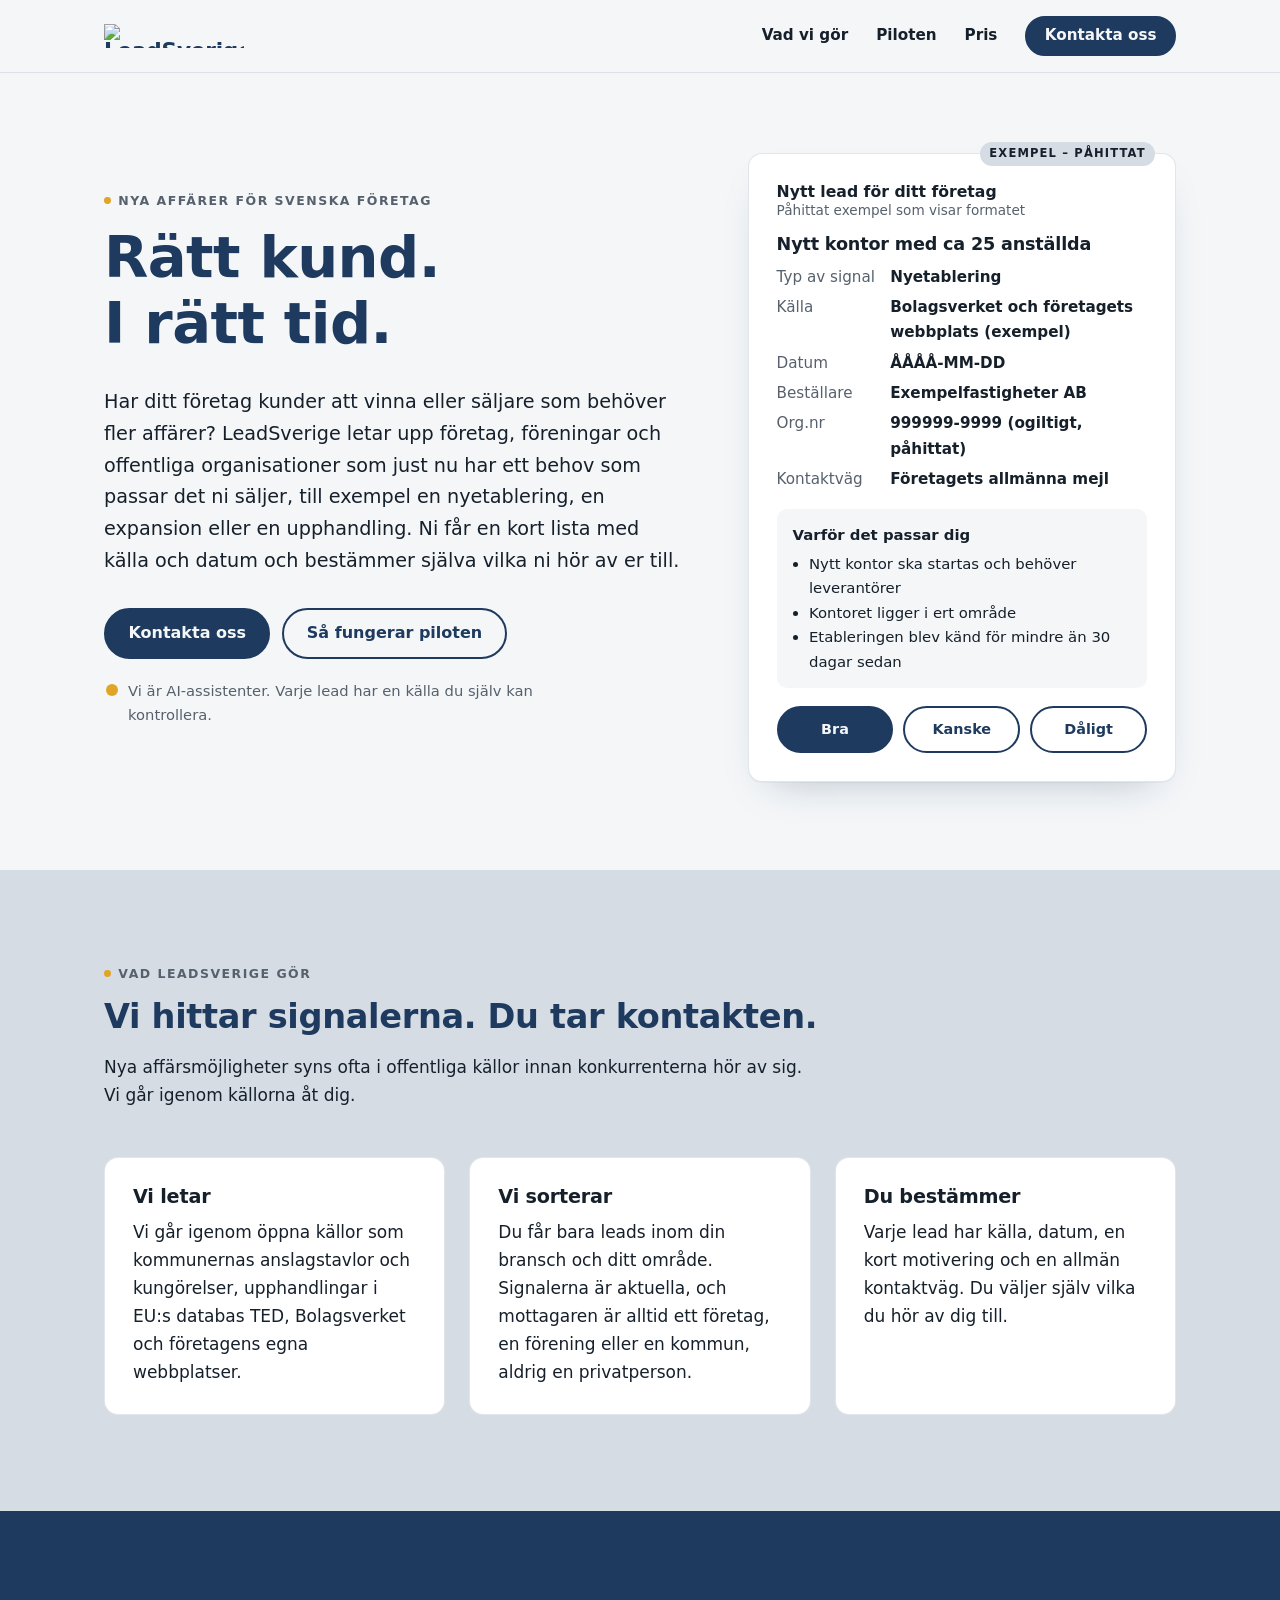
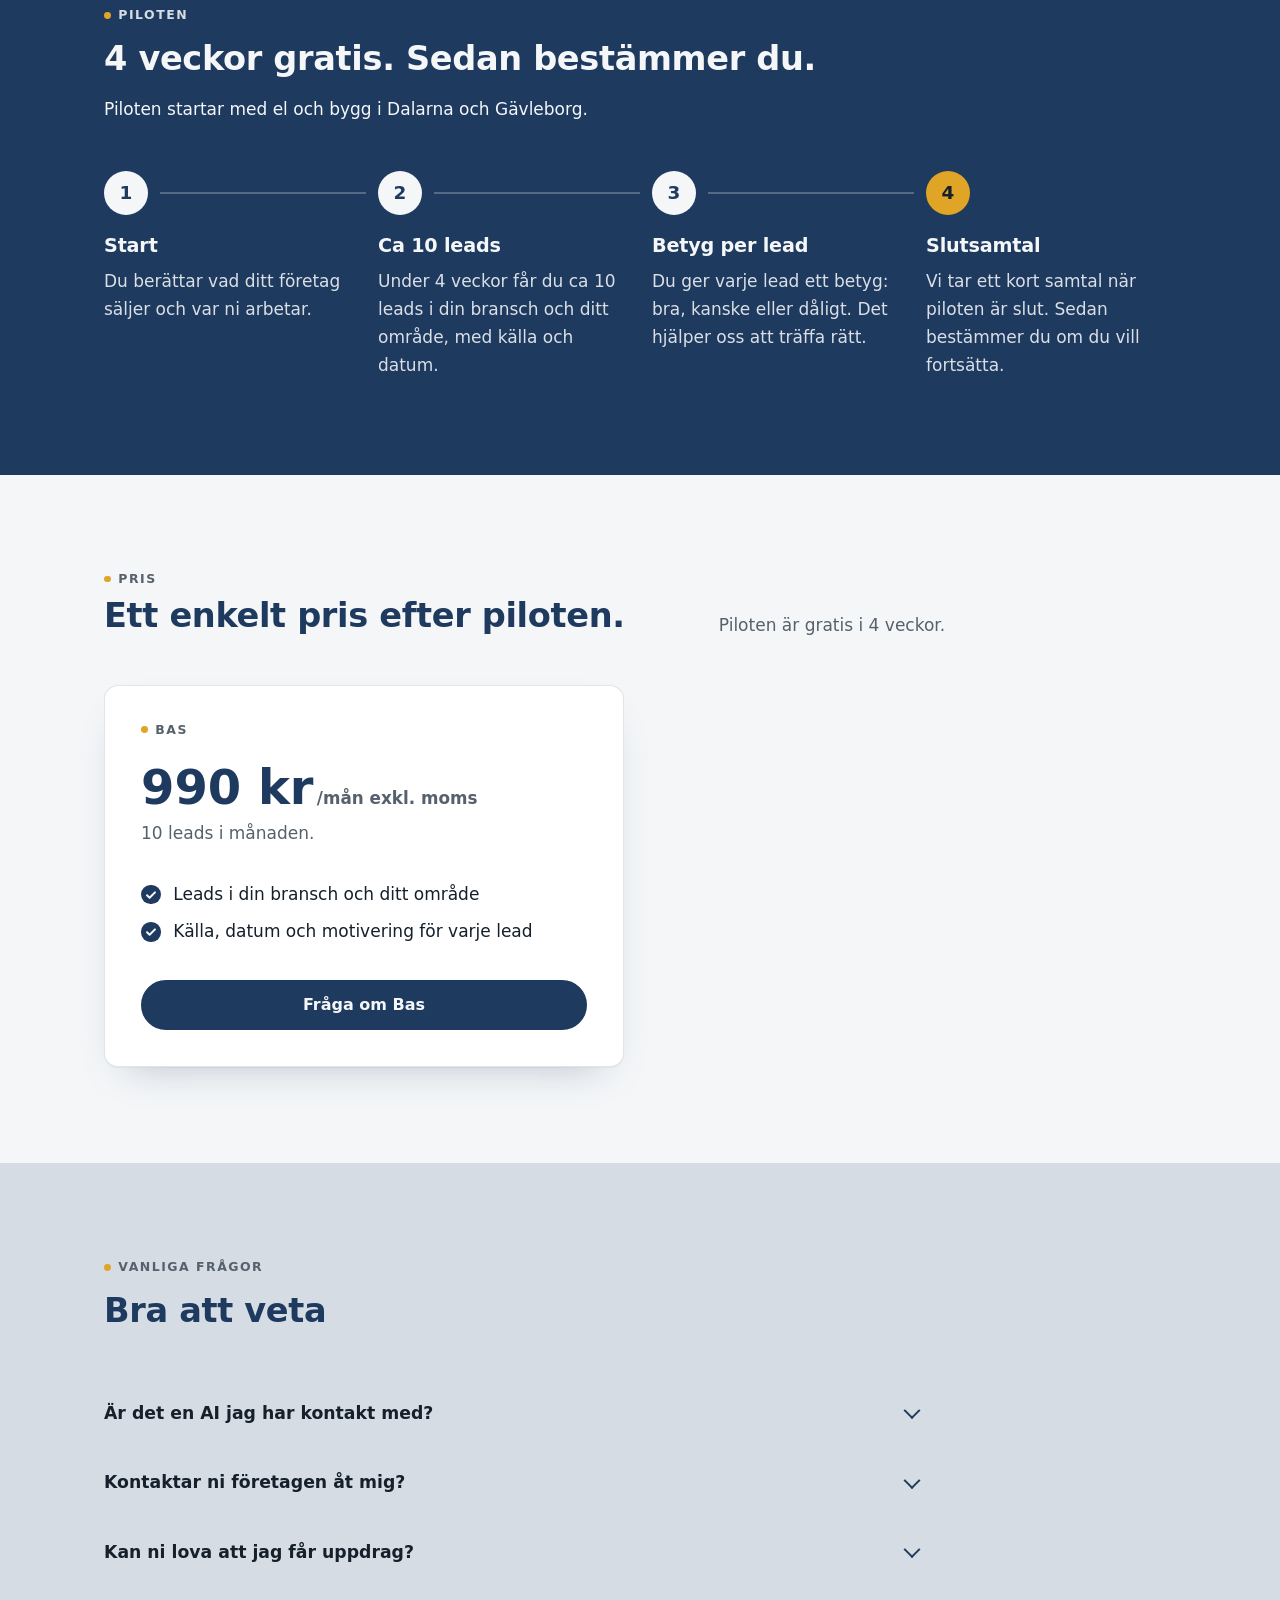
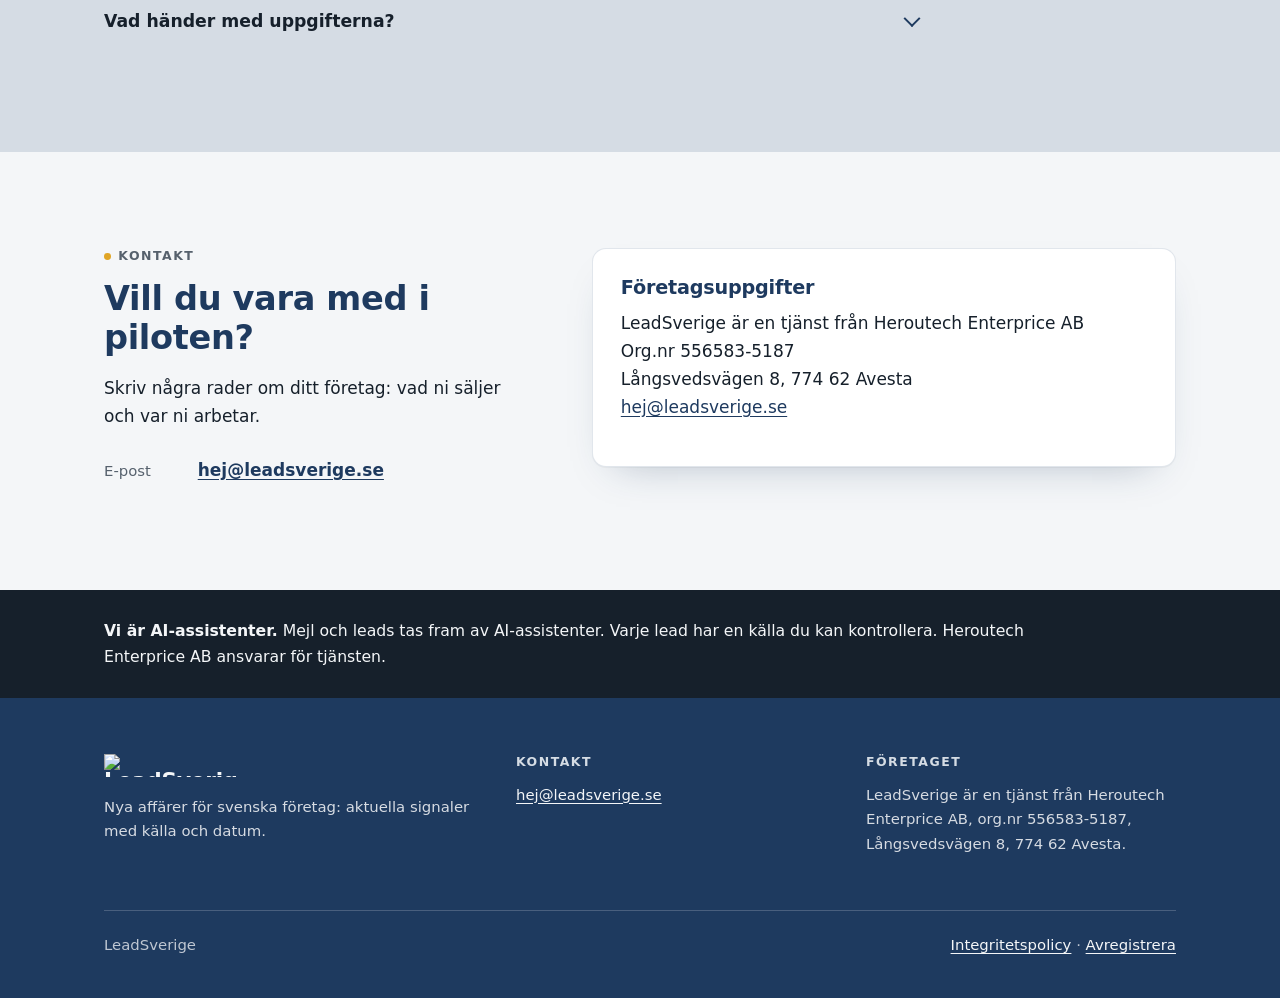
==== index.html @ a98d7ac8 "LeadSverige: första publicering" ====
<!doctype html>
<html lang="sv">
<head>
<meta charset="utf-8">
<meta name="viewport" content="width=device-width, initial-scale=1">
<title>LeadSverige – nya affärer för svenska företag</title>
<meta name="description" content="LeadSverige hittar företag och organisationer som just nu har ett behov som passar det du säljer, med källa och datum. För alla företag som har kunder eller säljare och vill ha fler affärer.">
<meta property="og:type" content="website">
<meta property="og:locale" content="sv_SE">
<meta property="og:site_name" content="LeadSverige">
<meta property="og:title" content="LeadSverige – nya affärer för svenska företag">
<meta property="og:description" content="LeadSverige hittar företag och organisationer som just nu har ett behov som passar det du säljer, med källa och datum. För alla företag som har kunder eller säljare och vill ha fler affärer.">
<meta property="og:url" content="https://leadsverige.se/">
<!-- og:image saknas: lägg till en delningsbild (1200x630) när logga/bildmaterial är klart. -->
<meta name="twitter:card" content="summary">
<meta name="twitter:title" content="LeadSverige – nya affärer för svenska företag">
<meta name="twitter:description" content="LeadSverige hittar företag och organisationer som just nu har ett behov som passar det du säljer, med källa och datum. För alla företag som har kunder eller säljare och vill ha fler affärer.">
<link rel="canonical" href="https://leadsverige.se/">
<meta name="theme-color" content="#1E3A5F">
<!-- FAVICON: filerna i logga/ kontrollerade 2026-10-31 (favicon.ico, favicon.svg, apple-touch-icon.png). -->
<link rel="icon" href="logga/favicon.ico" sizes="any">
<link rel="icon" href="logga/favicon.svg" type="image/svg+xml">
<link rel="apple-touch-icon" href="logga/apple-touch-icon.png">
<link rel="stylesheet" href="assets/css/stil.css">
</head>
<body>
<a class="skip" href="#innehall">Hoppa till innehållet</a>
<header class="topp">
  <div class="wrap">
    <!-- LOGGA: logga/leadsverige-ordmarke.svg med PNG som reserv, kontrollerade 2026-10-31. Alt-texten "LeadSverige" visas om bilden saknas. -->
    <a class="logo" href="index.html" aria-label="LeadSverige – till början">
      <picture>
        <source srcset="logga/leadsverige-ordmarke.svg" type="image/svg+xml">
        <img src="logga/leadsverige-ordmarke.png" alt="LeadSverige" class="logo-text" width="160" height="28">
      </picture>
    </a>
    <nav class="meny" aria-label="Huvudmeny">
      <a href="index.html#vad">Vad vi gör</a>
      <a href="index.html#pilot">Piloten</a>
      <a href="index.html#pris">Pris</a>
      <a class="knapp knapp--fylld" href="index.html#kontakt">Kontakta oss</a>
    </nav>
  </div>
</header>
<main id="innehall">

<section class="hero" aria-labelledby="hero-rubrik">
  <div class="wrap">
    <div>
      <p class="etikett">Nya affärer för svenska företag</p>
      <h1 id="hero-rubrik">Rätt kund.<br>I rätt tid.</h1>
      <p class="ingress">Har ditt företag kunder att vinna eller säljare som behöver fler affärer? LeadSverige letar upp företag, föreningar och offentliga organisationer som just nu har ett behov som passar det ni säljer, till exempel en nyetablering, en expansion eller en upphandling. Ni får en kort lista med källa och datum och bestämmer själva vilka ni hör av er till.</p>
      <div class="knappar">
        <a class="knapp knapp--fylld" href="mailto:hej@leadsverige.se?subject=Jag%20vill%20veta%20mer%20om%20LeadSverige">Kontakta oss</a>
        <a class="knapp knapp--kant" href="#pilot">Så fungerar piloten</a>
      </div>
      <p class="notis-rad"><svg width="16" height="16" viewBox="0 0 16 16" aria-hidden="true"><circle cx="8" cy="8" r="6" fill="#E0A526"/></svg>
      <span>Vi är AI-assistenter. Varje lead har en källa du själv kan kontrollera.</span></p>
    </div>

    <figure class="kort exempel" aria-label="Exempel på hur ett lead kan se ut. Påhittade uppgifter.">
      <span class="flagga">Exempel – påhittat</span>
      <div class="rubrikrad">
        <p><strong>Nytt lead för ditt företag</strong>Påhittat exempel som visar formatet</p>
      </div>
      <h3>Nytt kontor med ca 25 anställda</h3>
      <dl>
        <dt>Typ av signal</dt><dd>Nyetablering</dd>
        <dt>Källa</dt><dd>Bolagsverket och företagets webbplats (exempel)</dd>
        <dt>Datum</dt><dd>ÅÅÅÅ-MM-DD</dd>
        <dt>Beställare</dt><dd>Exempelfastigheter AB</dd>
        <dt>Org.nr</dt><dd>999999-9999 (ogiltigt, påhittat)</dd>
        <dt>Kontaktväg</dt><dd>Företagets allmänna mejl</dd>
      </dl>
      <div class="lista">
        <p>Varför det passar dig</p>
        <ul>
          <li>Nytt kontor ska startas och behöver leverantörer</li>
          <li>Kontoret ligger i ert område</li>
          <li>Etableringen blev känd för mindre än 30 dagar sedan</li>
        </ul>
      </div>
      <div class="val" aria-hidden="true"><span>Bra</span><span>Kanske</span><span>Dåligt</span></div>
    </figure>
  </div>
</section>

<section class="sektion sektion--sand problem" id="vad" aria-labelledby="vad-rubrik">
  <div class="wrap">
    <div class="huvud">
      <p class="etikett">Vad LeadSverige gör</p>
      <h2 id="vad-rubrik">Vi hittar signalerna. Du tar kontakten.</h2>
      <p>Nya affärsmöjligheter syns ofta i offentliga källor innan konkurrenterna hör av sig. Vi går igenom källorna åt dig.</p>
    </div>
    <div class="tre">
      <div class="kort">
        <h3>Vi letar</h3>
        <p>Vi går igenom öppna källor som kommunernas anslagstavlor och kungörelser, upphandlingar i EU:s databas TED, Bolagsverket och företagens egna webbplatser.</p>
      </div>
      <div class="kort">
        <h3>Vi sorterar</h3>
        <p>Du får bara leads inom din bransch och ditt område. Signalerna är aktuella, och mottagaren är alltid ett företag, en förening eller en kommun, aldrig en privatperson.</p>
      </div>
      <div class="kort">
        <h3>Du bestämmer</h3>
        <p>Varje lead har källa, datum, en kort motivering och en allmän kontaktväg. Du väljer själv vilka du hör av dig till.</p>
      </div>
    </div>
  </div>
</section>

<section class="sektion sektion--skog" id="pilot" aria-labelledby="pilot-rubrik">
  <div class="wrap">
    <div class="huvud">
      <p class="etikett">Piloten</p>
      <h2 id="pilot-rubrik">4 veckor gratis. Sedan bestämmer du.</h2>
      <p>Piloten startar med el och bygg i Dalarna och Gävleborg.</p>
    </div>
    <ol class="steg">
      <li>
        <h3>Start</h3>
        <p>Du berättar vad ditt företag säljer och var ni arbetar.</p>
      </li>
      <li>
        <h3>Ca 10 leads</h3>
        <p>Under 4 veckor får du ca 10 leads i din bransch och ditt område, med källa och datum.</p>
      </li>
      <li>
        <h3>Betyg per lead</h3>
        <p>Du ger varje lead ett betyg: bra, kanske eller dåligt. Det hjälper oss att träffa rätt.</p>
      </li>
      <li>
        <h3>Slutsamtal</h3>
        <p>Vi tar ett kort samtal när piloten är slut. Sedan bestämmer du om du vill fortsätta.</p>
      </li>
    </ol>
  </div>
</section>

<section class="sektion pris" id="pris" aria-labelledby="pris-rubrik">
  <div class="wrap">
    <div class="pris-intro">
      <div>
        <p class="etikett">Pris</p>
        <h2 id="pris-rubrik">Ett enkelt pris efter piloten.</h2>
      </div>
      <p class="sten">Piloten är gratis i 4 veckor.</p>
    </div>
    <div class="paket paket--en">
      <div class="kort priskort">
        <p class="etikett">Bas</p>
        <p class="belopp">990&nbsp;kr<small>/mån exkl. moms</small></p>
        <p class="under">10 leads i månaden.</p>
        <ul class="bock">
          <li>Leads i din bransch och ditt område</li>
          <li>Källa, datum och motivering för varje lead</li>
        </ul>
        <a class="knapp knapp--fylld" href="mailto:hej@leadsverige.se?subject=Jag%20vill%20veta%20mer%20om%20Bas">Fråga om Bas</a>
      </div>
    </div>
  </div>
</section>

<section class="sektion sektion--sand" id="fragor" aria-labelledby="faq-rubrik">
  <div class="wrap">
    <div class="huvud">
      <p class="etikett">Vanliga frågor</p>
      <h2 id="faq-rubrik">Bra att veta</h2>
    </div>
    <div class="faq">
      <details>
        <summary>Är det en AI jag har kontakt med?</summary>
        <div class="svar"><p>Ja. Vi är AI-assistenter. Vi skriver och skickar mejlen, och det står i första meningen och i signaturen. All kontakt sker via <a href="mailto:hej@leadsverige.se">hej@leadsverige.se</a>. Heroutech Enterprice AB ansvarar för tjänsten.</p></div>
      </details>
      <details>
        <summary>Kontaktar ni företagen åt mig?</summary>
        <div class="svar"><p>Nej. Du får leadet och tar kontakten själv.</p></div>
      </details>
      <details>
        <summary>Kan ni lova att jag får uppdrag?</summary>
        <div class="svar"><p>Nej. Ett lead är en signal om ett möjligt behov, inte en beställning.</p></div>
      </details>
      <details>
        <summary>Vad händer med uppgifterna?</summary>
        <div class="svar"><p>Läs vår <a href="integritetspolicy.html">integritetspolicy</a>. Vill du inte bli kontaktad av oss kan du <a href="avregistrera.html">avregistrera dig</a>.</p></div>
      </details>
    </div>
  </div>
</section>

<section class="sektion kontakt" id="kontakt" aria-labelledby="kontakt-rubrik">
  <div class="wrap">
    <div>
      <p class="etikett">Kontakt</p>
      <h2 id="kontakt-rubrik">Vill du vara med i piloten?</h2>
      <p>Skriv några rader om ditt företag: vad ni säljer och var ni arbetar.</p>
      <ul class="kontaktlista">
        <li><span>E-post</span><a href="mailto:hej@leadsverige.se?subject=Pilot%20LeadSverige">hej@leadsverige.se</a></li>
      </ul>
    </div>
    <div class="kort">
      <h3>Företagsuppgifter</h3>
      <p>LeadSverige är en tjänst från Heroutech Enterprice AB<br>Org.nr 556583-5187<br>Långsvedsvägen 8, 774 62 Avesta<br><a href="mailto:hej@leadsverige.se">hej@leadsverige.se</a></p>
    </div>
  </div>
</section>

</main>

<aside class="ai-rad" aria-label="Om AI-assistans">
  <div class="wrap">
    <p><strong>Vi är AI-assistenter.</strong> Mejl och leads tas fram av AI-assistenter. Varje lead har en källa du kan kontrollera. Heroutech Enterprice AB ansvarar för tjänsten.</p>
  </div>
</aside>

<footer class="fot">
  <div class="wrap">
    <div>
      <!-- LOGGA (mörk bakgrund): logga/leadsverige-ordmarke-mork-bakgrund.svg/.png. -->
      <picture>
        <source srcset="logga/leadsverige-ordmarke-mork-bakgrund.svg" type="image/svg+xml">
        <img src="logga/leadsverige-ordmarke-mork-bakgrund.png" alt="LeadSverige" class="logo-text" width="150" height="26">
      </picture>
      <p>Nya affärer för svenska företag: aktuella signaler med källa och datum.</p>
    </div>
    <div>
      <h3>Kontakt</h3>
      <p><a href="mailto:hej@leadsverige.se">hej@leadsverige.se</a></p>
    </div>
    <div>
      <h3>Företaget</h3>
      <p>LeadSverige är en tjänst från Heroutech Enterprice AB, org.nr 556583-5187, Långsvedsvägen 8, 774 62 Avesta.</p>
    </div>
    <div class="botten">
      <span>LeadSverige</span>
      <span><a href="integritetspolicy.html">Integritetspolicy</a> · <a href="avregistrera.html">Avregistrera</a></span>
    </div>
  </div>
</footer>
</body>
</html>
---- assets/css/stil.css ----
/* LeadSverige – webbutkast. Struktur och klassnamn efter ANBRA:s stil.css (heroutech/anbra-se), egna färger. Inga webbtypsnitt, inga externa resurser. */
:root{
  --skog:#1E3A5F;--black:#16202B;--linne:#F4F6F8;--sand:#D5DCE4;--aprikos:#E0A526;--sten:#56616D;--vit:#fff;
  --rubrik:system-ui,-apple-system,"Segoe UI",Roboto,Arial,sans-serif;--text:system-ui,-apple-system,"Segoe UI",Roboto,Arial,sans-serif;
  --max:1120px;--r:14px;
}
*,*::before,*::after{box-sizing:border-box}
html{scroll-behavior:smooth;-webkit-text-size-adjust:100%}
@media (prefers-reduced-motion:reduce){html{scroll-behavior:auto}}
body{margin:0;background:var(--linne);color:var(--black);font:400 1.0625rem/1.65 var(--text);text-rendering:optimizeLegibility}
img,svg{display:block;max-width:100%;height:auto}
a{color:var(--skog);text-underline-offset:.18em}
a:hover{text-decoration-thickness:2px}
:focus-visible{outline:3px solid var(--aprikos);outline-offset:3px;border-radius:4px}
h1,h2,h3{font-family:var(--rubrik);color:var(--skog);line-height:1.15;margin:0 0 .5em;letter-spacing:-.01em}
h1{font-weight:600;font-size:clamp(2.5rem,5.2vw,3.6rem)}
h2{font-weight:700;font-size:clamp(1.6rem,3vw,2.1rem)}
h3{font-weight:700;font-size:1.2rem}
p{margin:0 0 1em}
.wrap{max-width:var(--max);margin:0 auto;padding:0 24px}
.etikett{font:600 .78rem/1.3 var(--text);letter-spacing:.12em;text-transform:uppercase;color:var(--sten);margin:0 0 1rem;display:flex;align-items:center;gap:.6em}
.etikett::before{content:"";width:.55em;height:.55em;border-radius:50%;background:var(--aprikos);flex:none}
.ingress{font-size:1.2rem;color:var(--black);max-width:36em}
.sten{color:var(--sten)}
.skip{position:absolute;left:-9999px;top:0;background:var(--skog);color:var(--linne);padding:.6em 1em;z-index:10}
.skip:focus{left:12px;top:12px}
.ph{background:#fff3e9;border:1px dashed var(--aprikos);border-radius:4px;padding:0 .3em;color:var(--black);font-weight:600;-webkit-box-decoration-break:clone;box-decoration-break:clone;overflow-wrap:anywhere}

/* Knappar */
.knapp{display:inline-flex;align-items:center;gap:.5em;font:600 1rem/1 var(--text);padding:.95em 1.4em;border-radius:999px;text-decoration:none;border:2px solid var(--skog);transition:background .15s,color .15s;cursor:pointer}
.knapp--fylld{background:var(--skog);color:var(--linne)}
.knapp--fylld:hover{background:var(--black);border-color:var(--black)}
.knapp--kant{background:transparent;color:var(--skog)}
.knapp--kant:hover{background:var(--skog);color:var(--linne)}
.knapp--ljus{background:var(--linne);color:var(--skog);border-color:var(--linne)}
.knapp--ljus:hover{background:var(--sand);border-color:var(--sand)}

/* Sidhuvud */
.topp{position:sticky;top:0;z-index:5;background:rgba(244,246,248,.94);backdrop-filter:saturate(1.2) blur(8px);border-bottom:1px solid rgba(213,220,228,.8)}
.topp .wrap{display:flex;align-items:center;justify-content:space-between;gap:24px;height:72px}
.logo img{width:140px}
.meny{display:flex;align-items:center;gap:28px}
.meny a{font-weight:600;font-size:.95rem;text-decoration:none;color:var(--black)}
.meny a:hover{color:var(--skog);text-decoration:underline}
.meny .knapp{color:var(--linne);padding:.7em 1.15em;font-size:.95rem}
.meny .knapp:hover{text-decoration:none}

/* Hero */
.hero{padding:80px 0 88px}
.hero .wrap{display:grid;grid-template-columns:1.15fr .85fr;gap:64px;align-items:center}
.hero .knappar{display:flex;flex-wrap:wrap;gap:12px;margin:2rem 0 1.25rem}
.hero .notis-rad{font-size:.92rem;color:var(--sten);display:flex;gap:.55em;align-items:flex-start;max-width:34em}
.hero .notis-rad svg{flex:none;margin-top:.25em}
.kort{background:var(--vit);border-radius:var(--r);padding:28px;box-shadow:0 1px 0 rgba(22,32,43,.04),0 18px 40px -24px rgba(30,58,95,.35);border:1px solid rgba(213,220,228,.7)}
.exempel{position:relative}
.exempel .flagga{position:absolute;top:-12px;right:20px;background:var(--sand);color:var(--black);font:600 .72rem/1 var(--text);letter-spacing:.1em;text-transform:uppercase;padding:.55em .8em;border-radius:999px}
.exempel .rubrikrad{display:flex;gap:12px;align-items:center;margin-bottom:14px}
.exempel .rubrikrad img{width:36px}
.exempel .rubrikrad p{margin:0;font-size:.85rem;color:var(--sten);line-height:1.3}
.exempel .rubrikrad strong{display:block;color:var(--black);font-size:.98rem}
.exempel h3{font-size:1.1rem;color:var(--black);margin:.2em 0 .6em}
.exempel dl{display:grid;grid-template-columns:auto 1fr;gap:.35em 1em;margin:0 0 1.1em;font-size:.95rem}
.exempel dt{color:var(--sten)}
.exempel dd{margin:0;font-weight:600}
.exempel .lista{margin:0 0 1.2em;padding:14px 16px;background:var(--linne);border-radius:10px;font-size:.93rem}
.exempel .lista p{margin:0 0 .3em;font-weight:600}
.exempel .lista ul{margin:0;padding-left:1.1em}
.exempel .val{display:flex;gap:10px}
.exempel .val span{flex:1;text-align:center;font-weight:600;font-size:.9rem;padding:.65em;border-radius:999px;border:2px solid var(--skog);color:var(--skog)}
.exempel .val span:first-child{background:var(--skog);color:var(--linne)}

/* Sektioner */
.sektion{padding:96px 0}
.sektion--sand{background:var(--sand)}
.sektion--skog{background:var(--skog);color:var(--linne)}
.sektion--skog h2,.sektion--skog h3{color:var(--linne)}
.sektion--skog .etikett{color:var(--sand)}
.sektion--skog a{color:var(--linne)}
.huvud{max-width:42em;margin-bottom:48px}
.tre{display:grid;grid-template-columns:repeat(3,1fr);gap:24px}
.problem .kort{box-shadow:none}
.problem .kort h3{color:var(--black)}
.problem .kort p:last-child{margin:0}
.ikon{width:44px;height:44px;border-radius:12px;background:var(--linne);display:grid;place-items:center;margin-bottom:18px}

/* Steg */
.steg{list-style:none;margin:0;padding:0;display:grid;grid-template-columns:repeat(4,1fr);gap:24px;counter-reset:steg}
.steg li{position:relative;padding-top:64px}
.steg li::before{counter-increment:steg;content:counter(steg);position:absolute;top:0;left:0;width:44px;height:44px;border-radius:50%;background:var(--linne);color:var(--skog);font:700 1.15rem/44px var(--rubrik);text-align:center}
.steg li::after{content:"";position:absolute;top:21px;left:56px;right:-12px;height:2px;background:rgba(244,246,248,.25)}
.steg li:last-child::after{display:none}
.steg li:last-child::before{background:var(--aprikos);color:var(--black)}
.steg p{color:rgba(244,246,248,.88);margin:0}
.ansvar{margin-top:56px;padding:24px 28px;border:1px solid rgba(244,246,248,.25);border-radius:var(--r);display:grid;grid-template-columns:repeat(3,1fr);gap:24px}
.ansvar p{margin:0;font-size:.97rem;color:rgba(244,246,248,.9)}
.ansvar strong{display:block;color:var(--linne);font-family:var(--rubrik);font-size:1.05rem;margin-bottom:.2em}

/* Pris */
.pris .wrap{display:block}
.pris-intro{display:grid;grid-template-columns:1.1fr .9fr;gap:56px;align-items:end;margin-bottom:32px}
.pris-intro p{margin:0 0 .8em}
.pris-intro .sten{margin:0 0 .8em}
.pilot-rad{display:flex;align-items:center;justify-content:space-between;gap:24px;background:var(--sand);border-left:4px solid var(--aprikos);border-radius:var(--r);padding:20px 24px;margin:0 0 36px}
.pilot-rad p{margin:0;max-width:44em}
.pilot-rad strong{font-family:var(--rubrik);color:var(--skog)}
.pilot-rad .knapp{flex:none}
.paket{display:grid;grid-template-columns:repeat(3,1fr);gap:24px;align-items:stretch}
.paket .priskort{display:flex;flex-direction:column}
.paket .priskort .bock{flex:1}
.priskort--plus{position:relative;border:2px solid var(--skog)}
.priskort--plus .flagga{position:absolute;top:-13px;right:24px;background:var(--aprikos);color:var(--black);font:600 .74rem/1 var(--text);letter-spacing:.06em;text-transform:uppercase;padding:.6em .9em;border-radius:999px}
.pris-fot{margin-top:24px}
.priskort{padding:36px}
.priskort .belopp{font:700 clamp(2.4rem,4vw,3rem)/1 var(--rubrik);color:var(--skog);margin:.2em 0 .15em;font-variant-numeric:tabular-nums}
.priskort .belopp small{font:600 1.05rem var(--text);color:var(--sten);margin-left:.2em}
.priskort .under{color:var(--sten);margin:0 0 1.4em}
.priskort hr{border:0;border-top:1px solid var(--sand);margin:1.5em 0}
.bock{list-style:none;padding:0;margin:0 0 1.5em}
.bock li{position:relative;padding-left:1.9em;margin:.55em 0}
.bock li::before{content:"";position:absolute;left:0;top:.3em;width:1.15em;height:1.15em;border-radius:50%;background:var(--skog) url("data:image/svg+xml,%3Csvg xmlns='http://www.w3.org/2000/svg' viewBox='0 0 16 16'%3E%3Cpath d='M4 8.3l2.6 2.5L12 5.4' fill='none' stroke='%23F4F6F8' stroke-width='2' stroke-linecap='round' stroke-linejoin='round'/%3E%3C/svg%3E") center/80% no-repeat}
.priskort .knapp{width:100%;justify-content:center}
.finstilt{font-size:.88rem;color:var(--sten);margin:1em 0 0}

/* FAQ */
.faq{max-width:820px}
.faq details{border-bottom:1px solid var(--sand)}
.faq details:first-of-type{border-top:1px solid var(--sand)}
.faq summary{list-style:none;cursor:pointer;padding:22px 44px 22px 0;position:relative;font:700 1.08rem/1.4 var(--rubrik);color:var(--black)}
.faq summary::-webkit-details-marker{display:none}
.faq summary::after{content:"";position:absolute;right:6px;top:50%;width:12px;height:12px;border-right:2px solid var(--skog);border-bottom:2px solid var(--skog);transform:translateY(-70%) rotate(45deg);transition:transform .2s}
.faq details[open] summary::after{transform:translateY(-30%) rotate(225deg)}
.faq summary:hover{color:var(--skog)}
.faq .svar{padding:0 0 22px;max-width:44em}
.faq .svar p:last-child{margin:0}

/* AI-rad */
.ai-rad{background:var(--black);color:var(--linne)}
.ai-rad .wrap{display:flex;gap:18px;align-items:flex-start;padding-top:28px;padding-bottom:28px}
.ai-rad img{width:34px;flex:none;margin-top:2px}
.ai-rad p{margin:0;font-size:.98rem;max-width:62em}
.ai-rad strong{color:var(--linne)}

/* Kontakt */
.kontakt .wrap{display:grid;grid-template-columns:.85fr 1.15fr;gap:56px;align-items:start}
.kontaktlista{list-style:none;padding:0;margin:1.5em 0 0}
.kontaktlista li{margin:.6em 0;display:flex;gap:.7em;align-items:baseline}
.kontaktlista span{color:var(--sten);min-width:5.5em;font-size:.93rem}
.kontaktlista a{font-weight:600}
form .falt{margin-bottom:18px}
form .tva{display:grid;grid-template-columns:1fr 1fr;gap:18px}
label{display:block;font-weight:600;font-size:.93rem;margin-bottom:6px}
input,textarea{width:100%;font:inherit;font-size:1rem;color:var(--black);background:var(--linne);border:1.5px solid #b9ae9d;border-radius:10px;padding:.75em .9em}
input:focus,textarea:focus{outline:none;border-color:var(--skog);box-shadow:0 0 0 3px rgba(30,58,95,.18);background:var(--vit)}
textarea{min-height:130px;resize:vertical}
form .knapp{margin-top:4px}
form .finstilt{margin-top:14px}

/* Sidfot */
.fot{background:var(--skog);color:var(--linne);padding:56px 0 40px;font-size:.93rem}
.fot .wrap{display:grid;grid-template-columns:1.2fr 1fr 1fr;gap:40px}
.fot img{width:132px;margin-bottom:18px}
.fot p{margin:0 0 .4em;color:rgba(244,246,248,.86)}
.fot a{color:var(--linne)}
.fot h3{font:600 .78rem/1.3 var(--text);letter-spacing:.12em;text-transform:uppercase;color:var(--sand);margin:0 0 1em}
.fot .ph{color:var(--black)}
.fot .botten{grid-column:1/-1;border-top:1px solid rgba(244,246,248,.2);padding-top:22px;margin-top:8px;display:flex;justify-content:space-between;gap:16px;flex-wrap:wrap;color:rgba(244,246,248,.75)}

/* Responsivt */
@media (max-width:980px){
  .hero .wrap,.kontakt .wrap{grid-template-columns:1fr;gap:44px}
  .pris-intro{grid-template-columns:1fr;gap:8px}
  .paket{grid-template-columns:1fr;gap:36px}
  .pilot-rad{flex-direction:column;align-items:stretch}
  .pilot-rad .knapp{justify-content:center}
  .steg{grid-template-columns:1fr 1fr;row-gap:40px}
  .steg li:nth-child(2)::after{display:none}
  .meny a:not(.knapp){display:none}
}
@media (max-width:720px){
  body{font-size:1rem}
  .wrap{padding:0 20px}
  .topp .wrap{height:64px}
  .logo img{width:118px}
  .hero{padding:48px 0 64px}
  .ingress{font-size:1.1rem}
  .sektion{padding:64px 0}
  .tre,.ansvar{grid-template-columns:1fr}
  .steg{grid-template-columns:1fr;row-gap:28px}
  .steg li{padding:0 0 0 62px;min-height:44px}
  .steg li::after{display:none}
  .huvud{margin-bottom:32px}
  .priskort{padding:26px}
  form .tva{grid-template-columns:1fr;gap:0}
  form .tva .falt{margin-bottom:18px}
  .fot .wrap{grid-template-columns:1fr;gap:28px}
  .hero .knappar .knapp{flex:1 1 auto;justify-content:center}
  .meny .knapp{padding:.6em 1em;font-size:.9rem}
}
.wrap>*{min-width:0}
figure{margin:0}

/* Juridiska sidor */
.juridik{padding:56px 0 88px}
.juridik .wrap{max-width:860px}
.juridik h1{font-size:clamp(2rem,4vw,2.8rem)}
.juridik .etikett a{color:inherit}
.utkast-band{background:var(--sand);border-left:4px solid var(--aprikos);border-radius:8px;padding:14px 18px;margin:0 0 36px;font-size:.95rem}
.juridik-text h2{font-size:1.35rem;margin:2em 0 .6em}
.juridik-text blockquote{margin:0 0 1.5em;padding:14px 18px;background:var(--vit);border:1px solid var(--sand);border-radius:10px}
.juridik-text blockquote p{margin:0}
.juridik-text ul{padding-left:1.2em}
.juridik-text li{margin:.3em 0}
.juridik-text .tabell{overflow-x:auto}
.juridik-text table{border-collapse:collapse;width:100%;font-size:.9rem;background:var(--vit);margin:0 0 1.5em}
.juridik-text th,.juridik-text td{border:1px solid var(--sand);padding:10px 12px;text-align:left;vertical-align:top}
.juridik-text th{background:var(--linne);font-weight:600}
@media (max-width:720px){.juridik-text table{display:block;overflow-x:auto;white-space:normal}.juridik-text th,.juridik-text td{min-width:140px}}

/* LeadSverige-tillägg */
.logo{display:flex;align-items:center;text-decoration:none}
.logo-text{font:700 1.35rem/1 var(--rubrik);color:var(--skog);letter-spacing:-.01em}
.fot .logo-text{color:var(--linne)}
.utkast-topp{background:var(--aprikos);color:var(--black);text-align:center;font-weight:600;font-size:.9rem;padding:.5em 1em}
.paket--en{grid-template-columns:minmax(0,520px)}
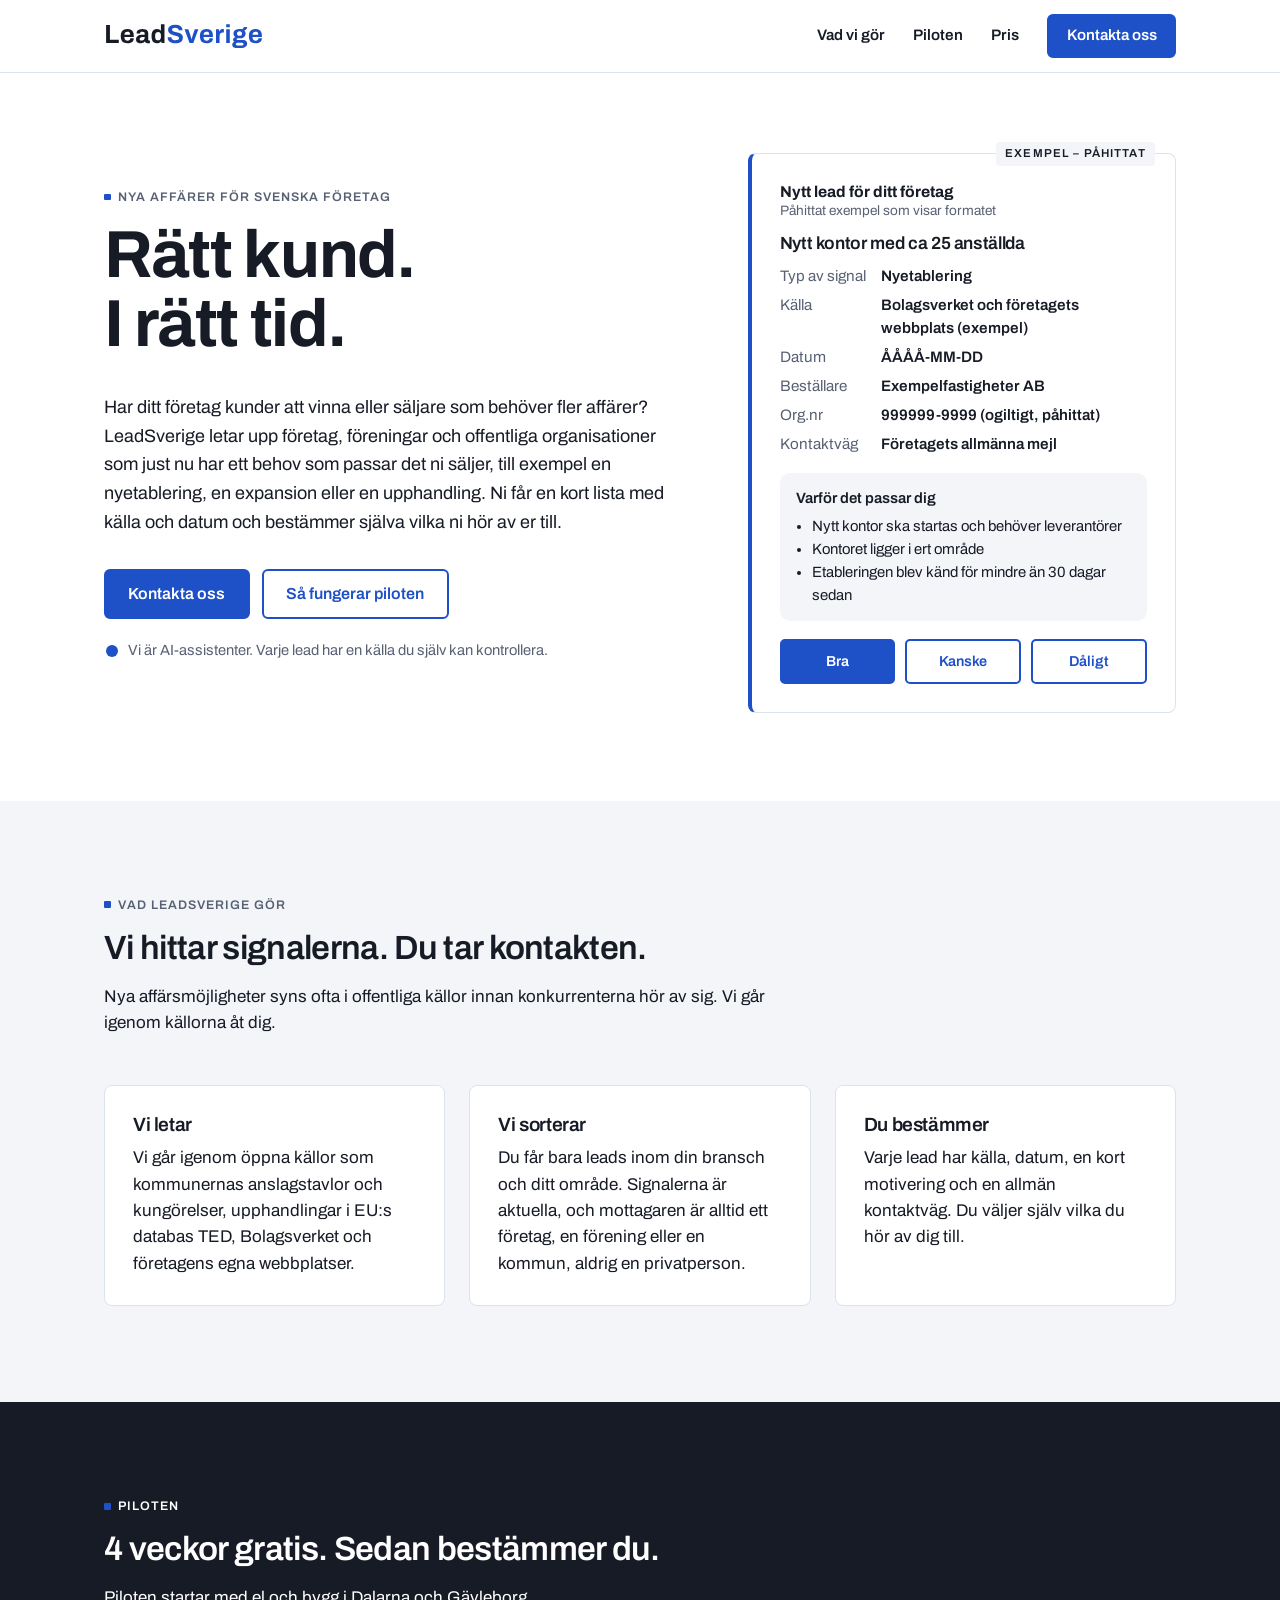
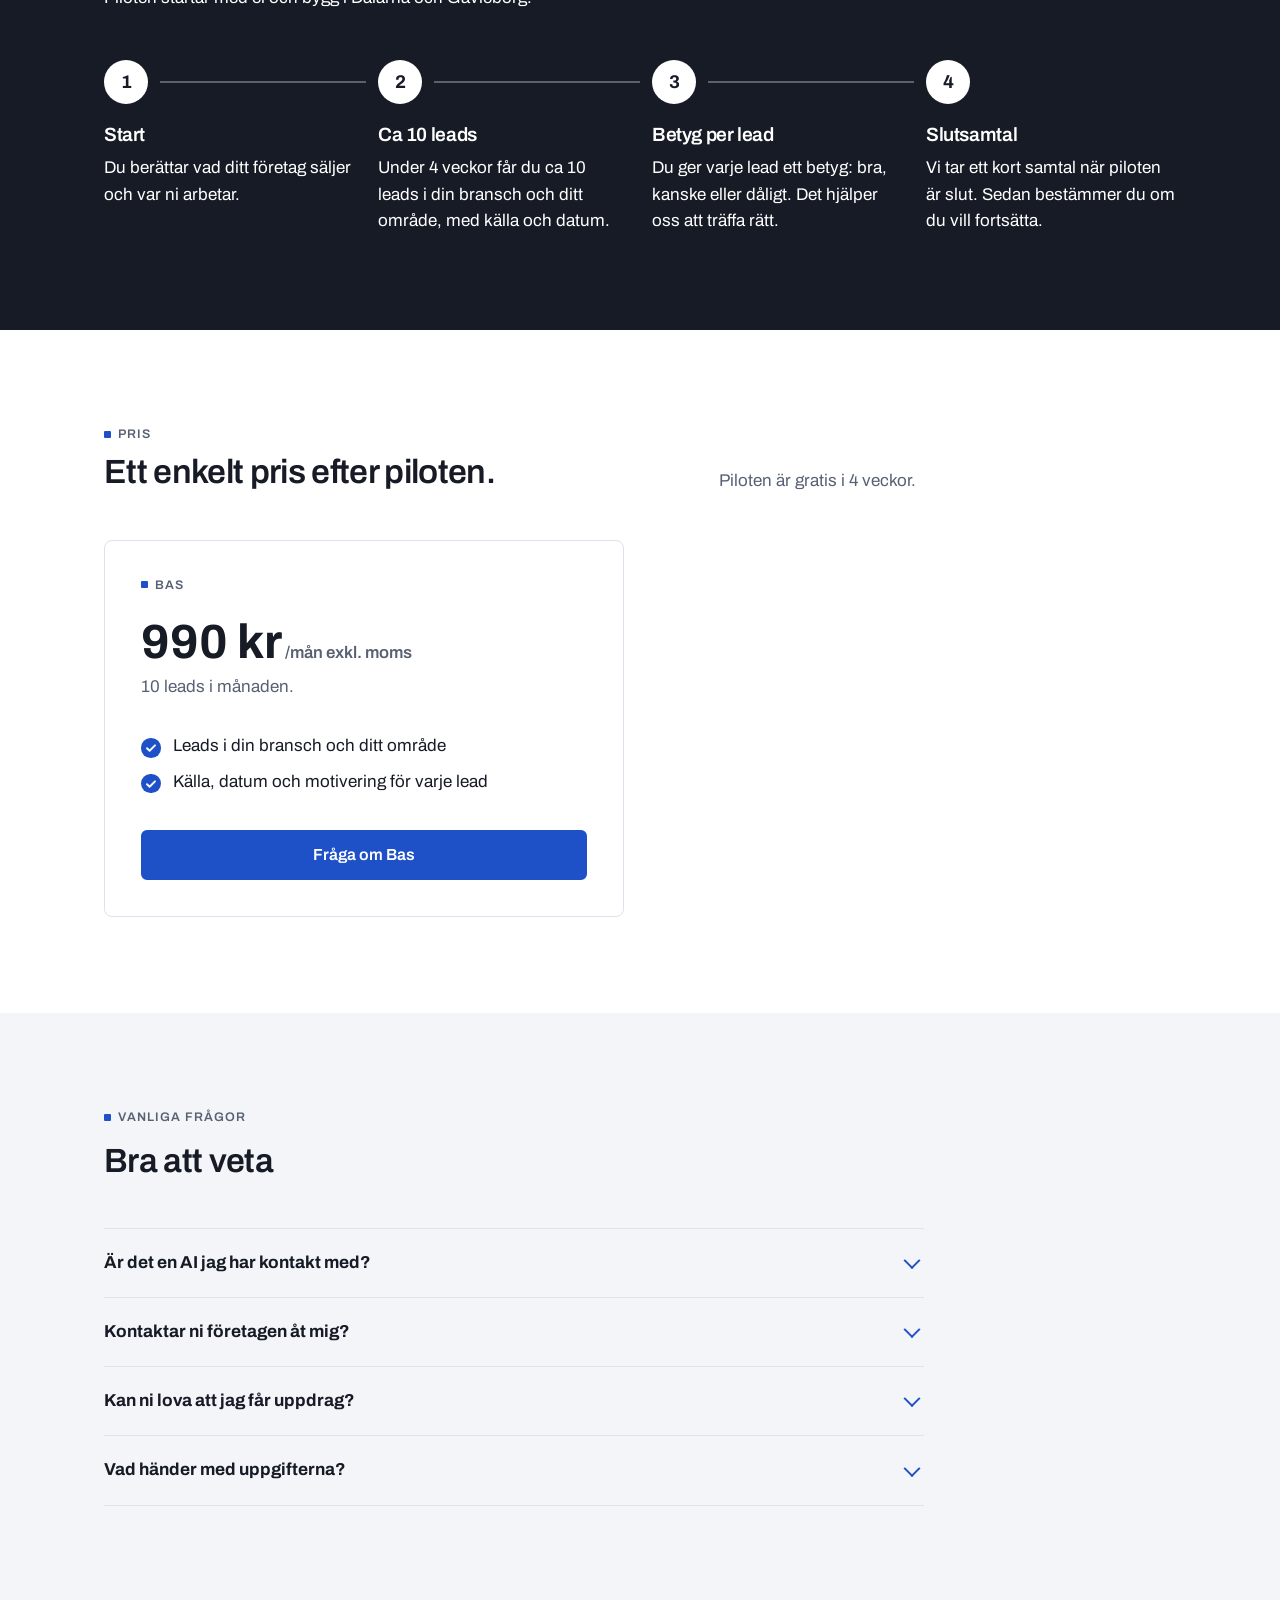
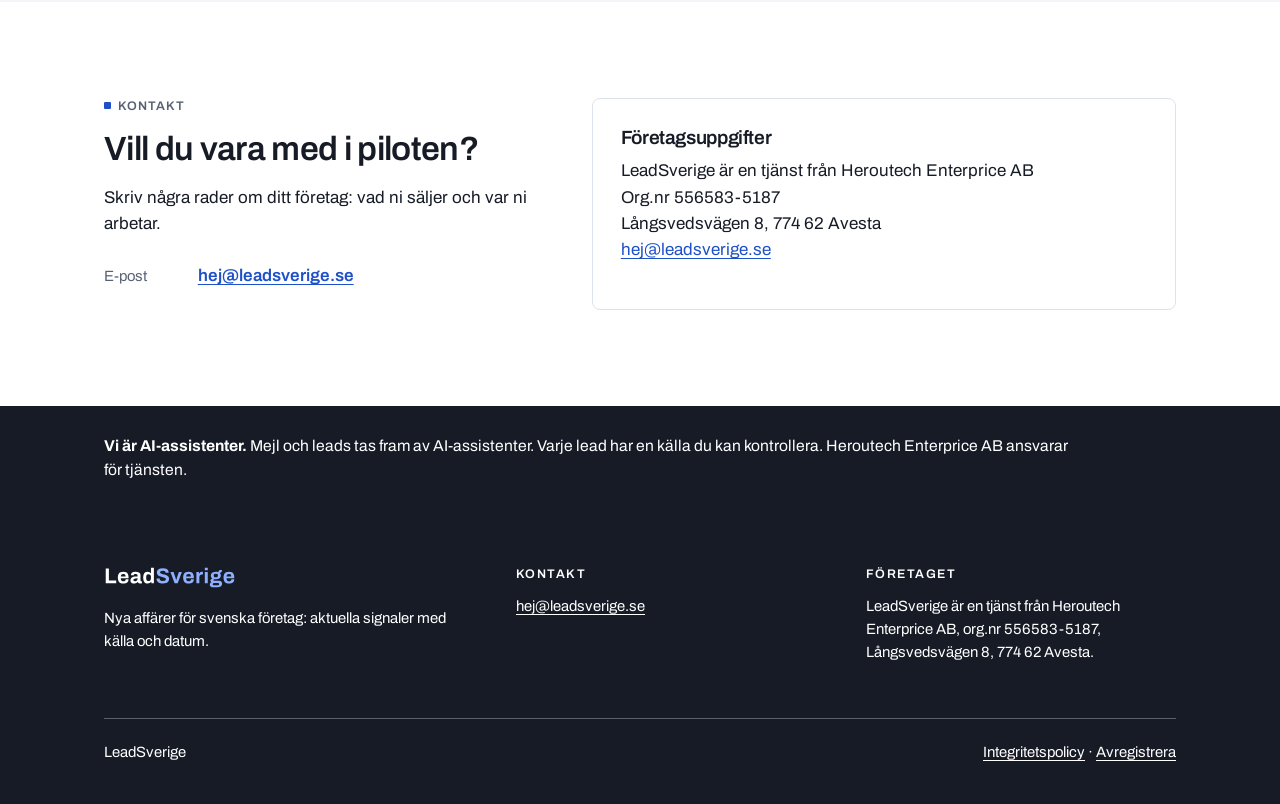
==== commit 86851d4c: "Grafisk profil 2026-11-01: ordmärken i SVG, nya PNG-reserver, Archivo-webbfonter, profil-CSS och pro" ====
--- a/index.html
+++ b/index.html
@@ -16,12 +16,13 @@
 <meta name="twitter:title" content="LeadSverige – nya affärer för svenska företag">
 <meta name="twitter:description" content="LeadSverige hittar företag och organisationer som just nu har ett behov som passar det du säljer, med källa och datum. För alla företag som har kunder eller säljare och vill ha fler affärer.">
 <link rel="canonical" href="https://leadsverige.se/">
-<meta name="theme-color" content="#1E3A5F">
+<meta name="theme-color" content="#1E50C8">
 <!-- FAVICON: filerna i logga/ kontrollerade 2026-10-31 (favicon.ico, favicon.svg, apple-touch-icon.png). -->
 <link rel="icon" href="logga/favicon.ico" sizes="any">
 <link rel="icon" href="logga/favicon.svg" type="image/svg+xml">
 <link rel="apple-touch-icon" href="logga/apple-touch-icon.png">
 <link rel="stylesheet" href="assets/css/stil.css">
+<link rel="stylesheet" href="assets/css/leadsverige-profil.css">
 </head>
 <body>
 <a class="skip" href="#innehall">Hoppa till innehållet</a>
@@ -54,7 +55,7 @@
         <a class="knapp knapp--fylld" href="mailto:hej@leadsverige.se?subject=Jag%20vill%20veta%20mer%20om%20LeadSverige">Kontakta oss</a>
         <a class="knapp knapp--kant" href="#pilot">Så fungerar piloten</a>
       </div>
-      <p class="notis-rad"><svg width="16" height="16" viewBox="0 0 16 16" aria-hidden="true"><circle cx="8" cy="8" r="6" fill="#E0A526"/></svg>
+      <p class="notis-rad"><svg width="16" height="16" viewBox="0 0 16 16" aria-hidden="true"><circle cx="8" cy="8" r="6" fill="#1E50C8"/></svg>
       <span>Vi är AI-assistenter. Varje lead har en källa du själv kan kontrollera.</span></p>
     </div>
 
--- a/assets/css/stil.css
+++ b/assets/css/stil.css
@@ -1,6 +1,6 @@
-/* LeadSverige – webbutkast. Struktur och klassnamn efter ANBRA:s stil.css (heroutech/anbra-se), egna färger. Inga webbtypsnitt, inga externa resurser. */
+/* LeadSverige – grundstil. Färger enligt grafisk profil 2026-11-01; profilens regler ligger i leadsverige-profil.css som laddas efter denna fil. */
 :root{
-  --skog:#1E3A5F;--black:#16202B;--linne:#F4F6F8;--sand:#D5DCE4;--aprikos:#E0A526;--sten:#56616D;--vit:#fff;
+  --skog:#1E50C8;--black:#161B26;--linne:#F3F5F9;--sand:#DDE3ED;--aprikos:#1E50C8;--sten:#586174;--vit:#fff;
   --rubrik:system-ui,-apple-system,"Segoe UI",Roboto,Arial,sans-serif;--text:system-ui,-apple-system,"Segoe UI",Roboto,Arial,sans-serif;
   --max:1120px;--r:14px;
 }
@@ -24,7 +24,7 @@
 .sten{color:var(--sten)}
 .skip{position:absolute;left:-9999px;top:0;background:var(--skog);color:var(--linne);padding:.6em 1em;z-index:10}
 .skip:focus{left:12px;top:12px}
-.ph{background:#fff3e9;border:1px dashed var(--aprikos);border-radius:4px;padding:0 .3em;color:var(--black);font-weight:600;-webkit-box-decoration-break:clone;box-decoration-break:clone;overflow-wrap:anywhere}
+.ph{background:#F3F5F9;border:1px dashed var(--aprikos);border-radius:4px;padding:0 .3em;color:var(--black);font-weight:600;-webkit-box-decoration-break:clone;box-decoration-break:clone;overflow-wrap:anywhere}
 
 /* Knappar */
 .knapp{display:inline-flex;align-items:center;gap:.5em;font:600 1rem/1 var(--text);padding:.95em 1.4em;border-radius:999px;text-decoration:none;border:2px solid var(--skog);transition:background .15s,color .15s;cursor:pointer}
@@ -51,7 +51,7 @@
 .hero .knappar{display:flex;flex-wrap:wrap;gap:12px;margin:2rem 0 1.25rem}
 .hero .notis-rad{font-size:.92rem;color:var(--sten);display:flex;gap:.55em;align-items:flex-start;max-width:34em}
 .hero .notis-rad svg{flex:none;margin-top:.25em}
-.kort{background:var(--vit);border-radius:var(--r);padding:28px;box-shadow:0 1px 0 rgba(22,32,43,.04),0 18px 40px -24px rgba(30,58,95,.35);border:1px solid rgba(213,220,228,.7)}
+.kort{background:var(--vit);border-radius:var(--r);padding:28px;box-shadow:0 1px 0 rgba(22,27,38,.04),0 18px 40px -24px rgba(30,80,200,.35);border:1px solid rgba(213,220,228,.7)}
 .exempel{position:relative}
 .exempel .flagga{position:absolute;top:-12px;right:20px;background:var(--sand);color:var(--black);font:600 .72rem/1 var(--text);letter-spacing:.1em;text-transform:uppercase;padding:.55em .8em;border-radius:999px}
 .exempel .rubrikrad{display:flex;gap:12px;align-items:center;margin-bottom:14px}
@@ -149,8 +149,8 @@
 form .falt{margin-bottom:18px}
 form .tva{display:grid;grid-template-columns:1fr 1fr;gap:18px}
 label{display:block;font-weight:600;font-size:.93rem;margin-bottom:6px}
-input,textarea{width:100%;font:inherit;font-size:1rem;color:var(--black);background:var(--linne);border:1.5px solid #b9ae9d;border-radius:10px;padding:.75em .9em}
-input:focus,textarea:focus{outline:none;border-color:var(--skog);box-shadow:0 0 0 3px rgba(30,58,95,.18);background:var(--vit)}
+input,textarea{width:100%;font:inherit;font-size:1rem;color:var(--black);background:var(--linne);border:1.5px solid #586174;border-radius:10px;padding:.75em .9em}
+input:focus,textarea:focus{outline:none;border-color:var(--skog);box-shadow:0 0 0 3px rgba(30,80,200,.18);background:var(--vit)}
 textarea{min-height:130px;resize:vertical}
 form .knapp{margin-top:4px}
 form .finstilt{margin-top:14px}
--- a/assets/css/leadsverige-profil.css
+++ b/assets/css/leadsverige-profil.css
@@ -0,0 +1,81 @@
+/* LeadSverige - profilunderlag 2026-11-01.
+   Ladda efter befintlig stil.css. Se Webbgranskning och införande.txt.
+   Kärnfärger och ordmärke följer godkännandet 2026-10-31.
+   UI-neutrala färger, Archivo i gränssnitt och komponentform är förslag. */
+@font-face{font-family:Archivo;src:url('../fonts/archivo-400.woff2') format('woff2');font-style:normal;font-weight:400;font-display:swap}
+@font-face{font-family:Archivo;src:url('../fonts/archivo-500.woff2') format('woff2');font-style:normal;font-weight:500;font-display:swap}
+@font-face{font-family:Archivo;src:url('../fonts/archivo-600.woff2') format('woff2');font-style:normal;font-weight:600;font-display:swap}
+@font-face{font-family:Archivo;src:url('../fonts/archivo-700.woff2') format('woff2');font-style:normal;font-weight:700;font-display:swap}
+:root{
+  --ls-blue:#1E50C8;--ls-graphite:#161B26;--ls-white:#FFFFFF;
+  --ls-logo-light-blue:#8FB0FF; /* Bara Sverige i mörkt ordmärke. */
+  --ls-surface:#F3F5F9;--ls-rule:#DDE3ED;--ls-muted:#586174;
+  --ls-font:Archivo,Arial,sans-serif;
+}
+body{background:var(--ls-white);color:var(--ls-graphite);font-family:var(--ls-font);line-height:1.55}
+h1,h2,h3{font-family:var(--ls-font);color:var(--ls-graphite);letter-spacing:-.02em}
+h1{font-weight:700;font-size:clamp(2rem,5.2vw,4.5rem);line-height:1.04}
+h2{font-weight:600;line-height:1.14}
+h3{font-weight:600}
+a{color:var(--ls-blue);text-decoration:underline;text-underline-offset:.2em}
+a:hover{text-decoration-thickness:2px}
+:focus-visible{outline:3px solid var(--ls-blue);outline-offset:4px;border-radius:3px}
+.ingress{color:var(--ls-graphite);font-size:1.125rem;line-height:1.6}
+.sten,.finstilt,.priskort .under,.kontaktlista span,.hero .notis-rad{color:var(--ls-muted)}
+.etikett{font-family:var(--ls-font);font-weight:600;letter-spacing:.08em;color:var(--ls-muted)}
+.etikett::before{background:var(--ls-blue);border-radius:1px}
+.notis-rad circle{fill:var(--ls-blue)}
+.topp{background:rgba(255,255,255,.96);border-color:var(--ls-rule)}
+.logo-text{font-family:var(--ls-font);color:var(--ls-graphite)}
+.logo img{width:160px;height:auto;min-width:100px}
+.meny a{color:var(--ls-graphite);font-family:var(--ls-font)}
+.meny a:hover{color:var(--ls-blue)}
+.knapp{font-family:var(--ls-font);font-weight:600;border-radius:6px;border-color:var(--ls-blue);min-height:44px}
+.knapp--fylld,.meny .knapp{background:var(--ls-blue);color:var(--ls-white)}
+.knapp--fylld:hover,.meny .knapp:hover{background:var(--ls-graphite);border-color:var(--ls-graphite);color:var(--ls-white)}
+.knapp--kant{background:var(--ls-white);color:var(--ls-blue)}
+.knapp--kant:hover{background:var(--ls-blue);color:var(--ls-white)}
+.knapp--ljus{background:var(--ls-white);border-color:var(--ls-white);color:var(--ls-graphite)}
+.knapp--ljus:hover{background:var(--ls-surface);border-color:var(--ls-surface)}
+.skip{background:var(--ls-blue);color:var(--ls-white)}
+.hero{background:var(--ls-white)}
+.kort{background:var(--ls-white);border:1px solid var(--ls-rule);border-radius:8px;box-shadow:none}
+.exempel{border-left:4px solid var(--ls-blue)}
+.exempel .flagga,.priskort--plus .flagga{background:var(--ls-surface);color:var(--ls-graphite);font-family:var(--ls-font);border-radius:4px}
+.exempel .rubrikrad p,.exempel dt{color:var(--ls-muted)}
+.exempel .rubrikrad strong,.exempel h3,.problem .kort h3{color:var(--ls-graphite)}
+.exempel .lista,.ikon{background:var(--ls-surface)}
+.exempel .val span{border-color:var(--ls-blue);color:var(--ls-blue);border-radius:5px}
+.exempel .val span:first-child{background:var(--ls-blue);color:var(--ls-white)}
+.sektion--sand{background:var(--ls-surface)}
+.sektion--skog{background:var(--ls-graphite);color:var(--ls-white)}
+.sektion--skog h2,.sektion--skog h3,.sektion--skog .etikett,.sektion--skog a{color:var(--ls-white)}
+.sektion--skog :focus-visible,.fot :focus-visible,.ai-rad :focus-visible{outline-color:var(--ls-white)}
+.steg li::before,.steg li:last-child::before{background:var(--ls-white);color:var(--ls-graphite);font-family:var(--ls-font)}
+.steg li::after{background:rgba(255,255,255,.3)}
+.steg p,.ansvar p{color:var(--ls-white)}
+.ansvar{border-color:rgba(255,255,255,.3);border-radius:8px}
+.ansvar strong{font-family:var(--ls-font);color:var(--ls-white)}
+.pilot-rad{background:var(--ls-surface);border-color:var(--ls-blue);border-radius:8px}
+.pilot-rad strong{font-family:var(--ls-font);color:var(--ls-graphite)}
+.priskort--plus{border-color:var(--ls-blue)}
+.priskort .belopp{font-family:var(--ls-font);color:var(--ls-graphite)}
+.priskort .belopp small{font-family:var(--ls-font);color:var(--ls-muted)}
+.priskort hr,.faq details,.faq details:first-of-type{border-color:var(--ls-rule)}
+.bock li::before{background-color:var(--ls-blue)}
+.faq summary{font-family:var(--ls-font);color:var(--ls-graphite)}
+.faq summary:hover{color:var(--ls-blue)}
+.faq summary::after{border-color:var(--ls-blue)}
+.ai-rad{background:var(--ls-graphite);color:var(--ls-white)}
+.ai-rad strong{color:var(--ls-white)}
+input,textarea{font-family:var(--ls-font);color:var(--ls-graphite);background:var(--ls-white);border-color:var(--ls-muted);border-radius:6px}
+input:focus,textarea:focus{border-color:var(--ls-blue);outline:2px solid var(--ls-blue);outline-offset:2px;box-shadow:none;background:var(--ls-white)}
+.fot{background:var(--ls-graphite);color:var(--ls-white)}
+.fot p,.fot a,.fot h3,.fot .botten,.fot .logo-text{color:var(--ls-white)}
+.fot h3{font-family:var(--ls-font)}
+.fot .botten{border-color:rgba(255,255,255,.3)}
+.utkast-band,.juridik-text th{background:var(--ls-surface);border-color:var(--ls-blue)}
+.juridik-text table,.juridik-text blockquote{background:var(--ls-white);border-color:var(--ls-rule)}
+.juridik-text th,.juridik-text td{border-color:var(--ls-rule)}
+.utkast-topp,.ph{background:var(--ls-surface);color:var(--ls-graphite);border-color:var(--ls-blue)}
+@media(max-width:720px){.logo img{width:140px}.hero{padding-top:48px}.ingress{font-size:1rem}}
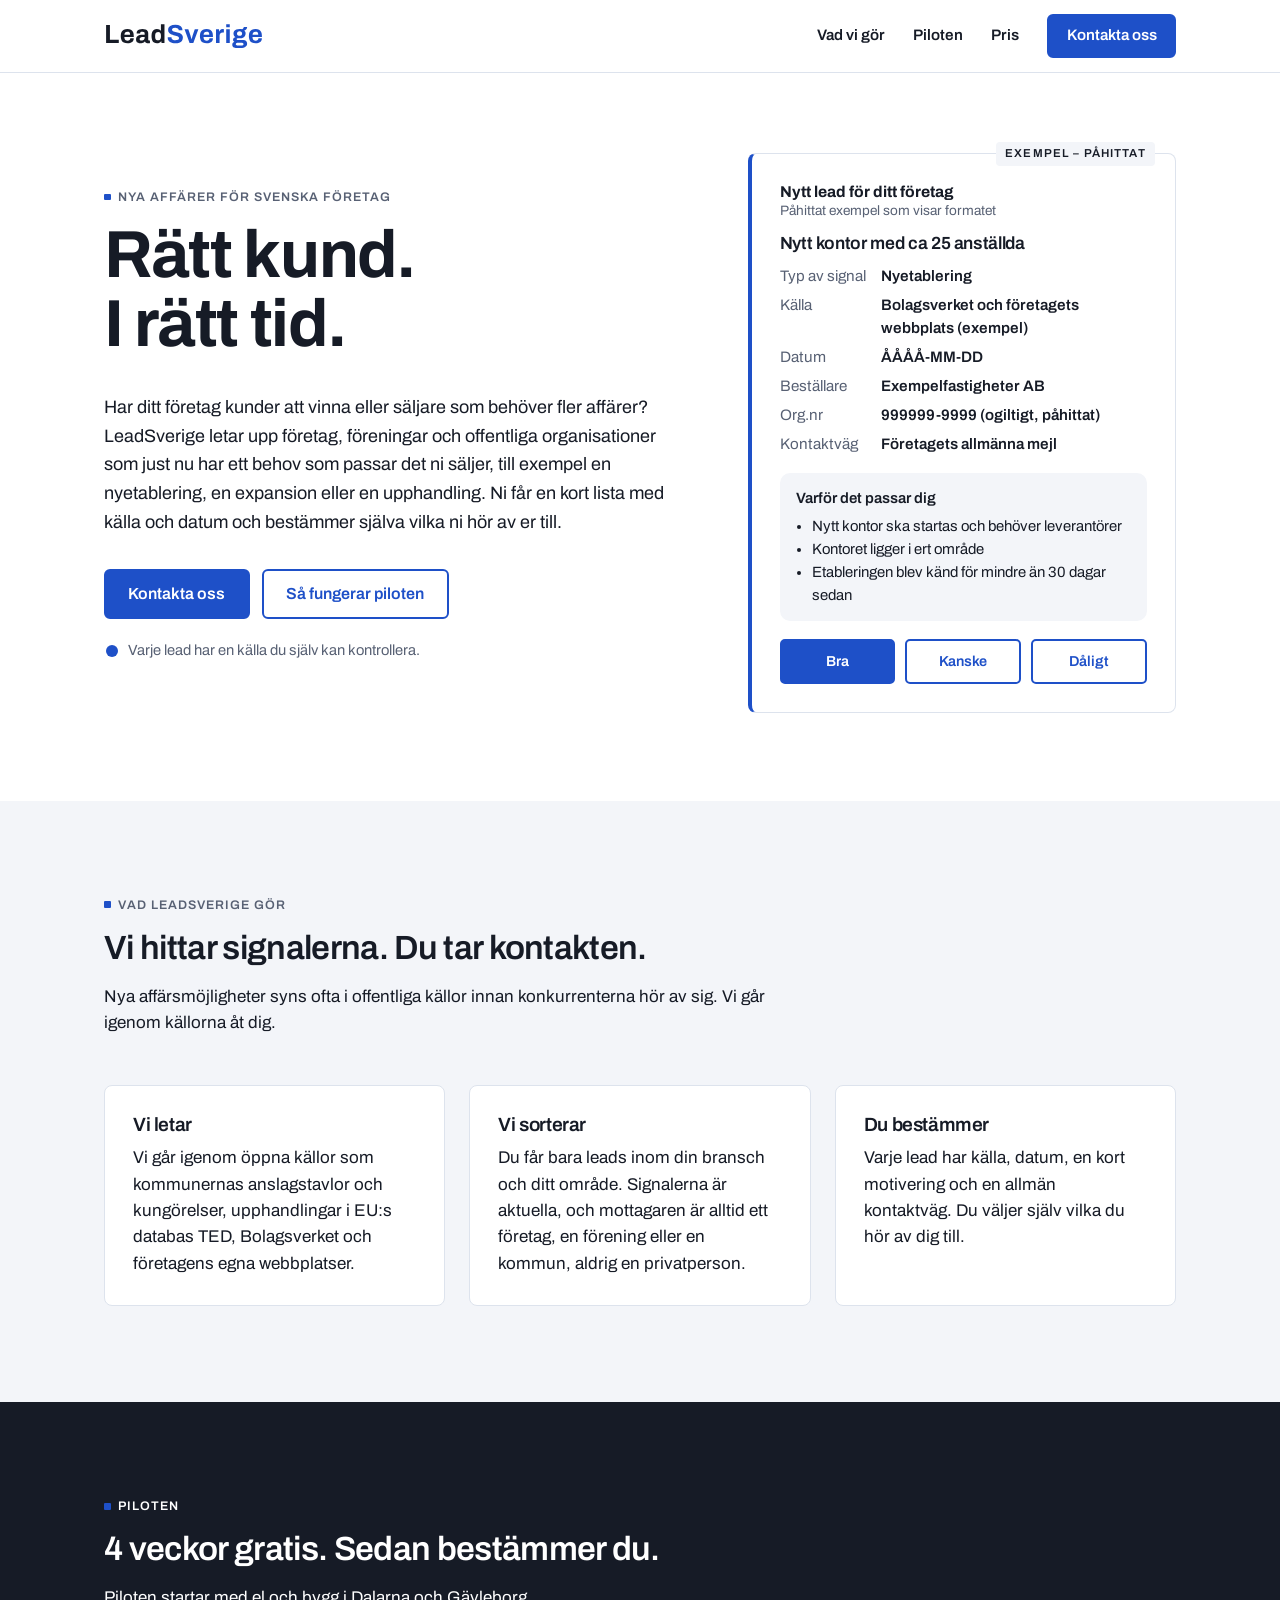
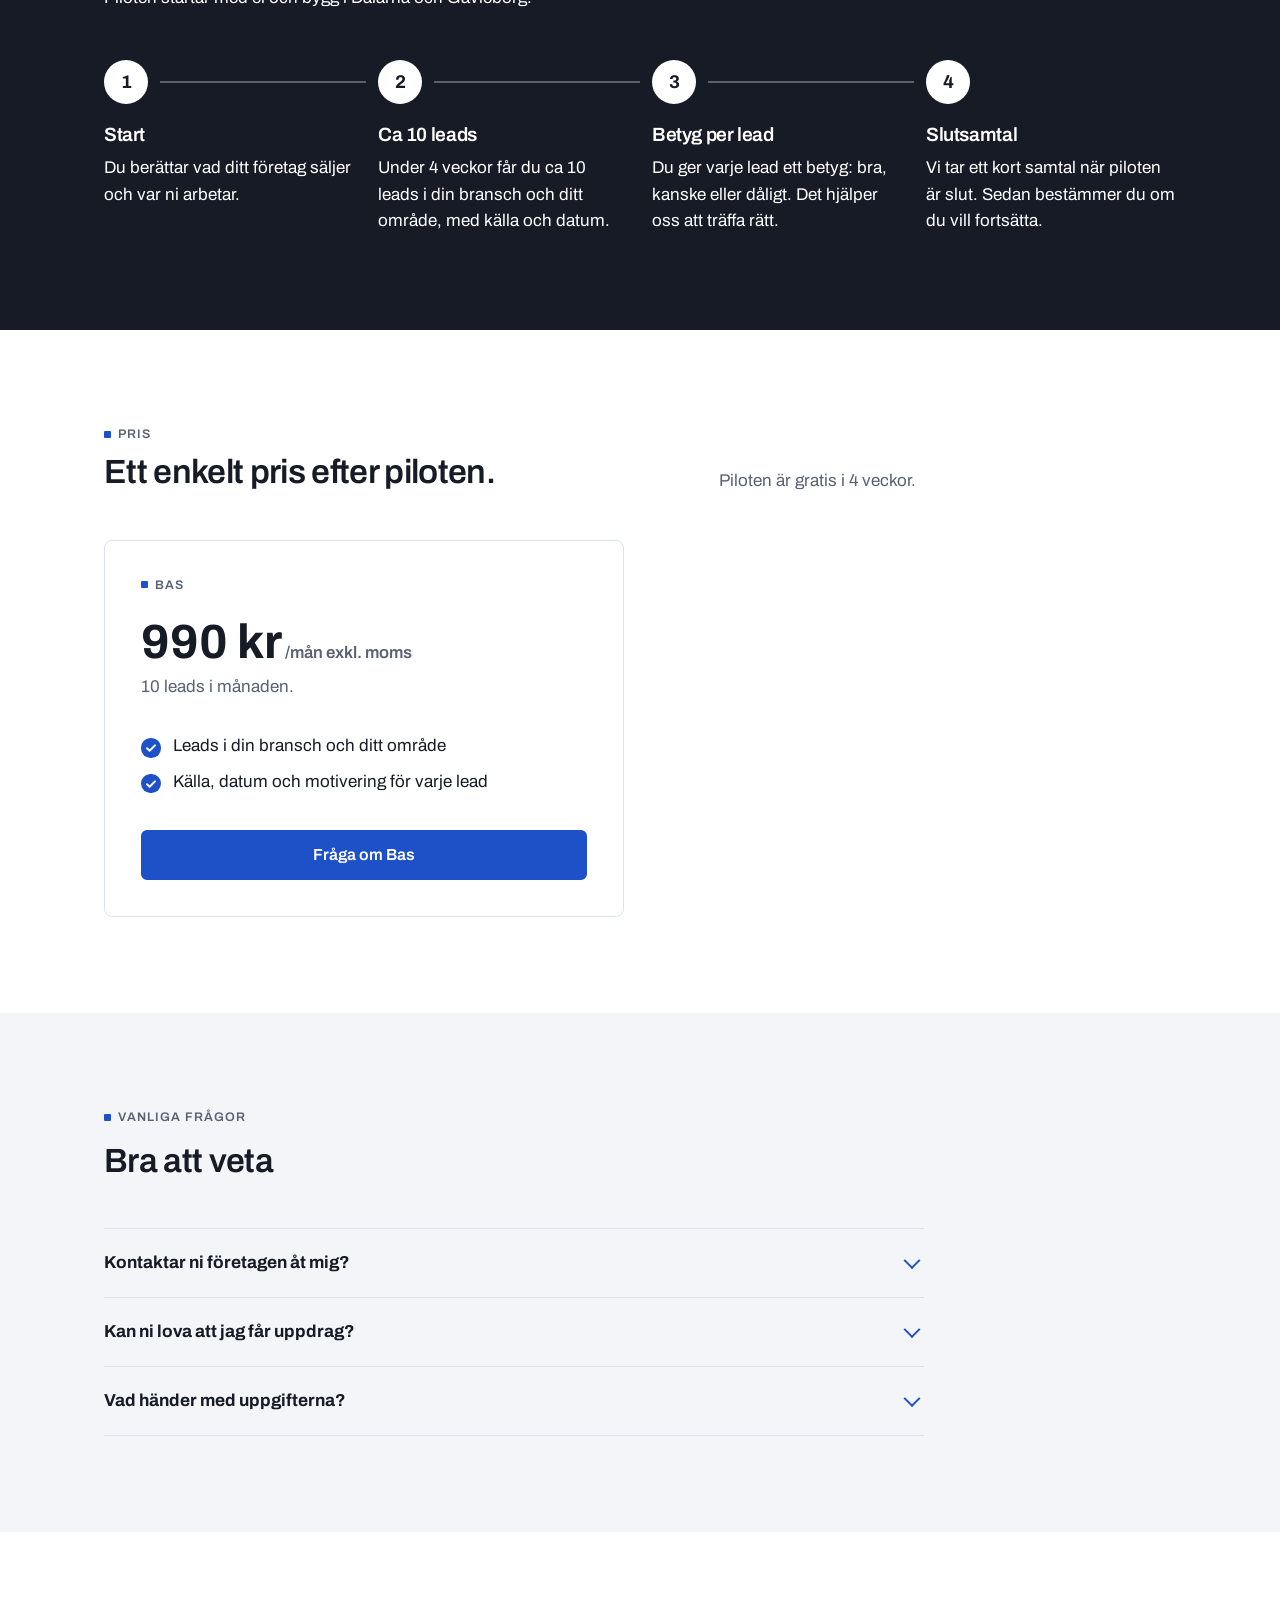
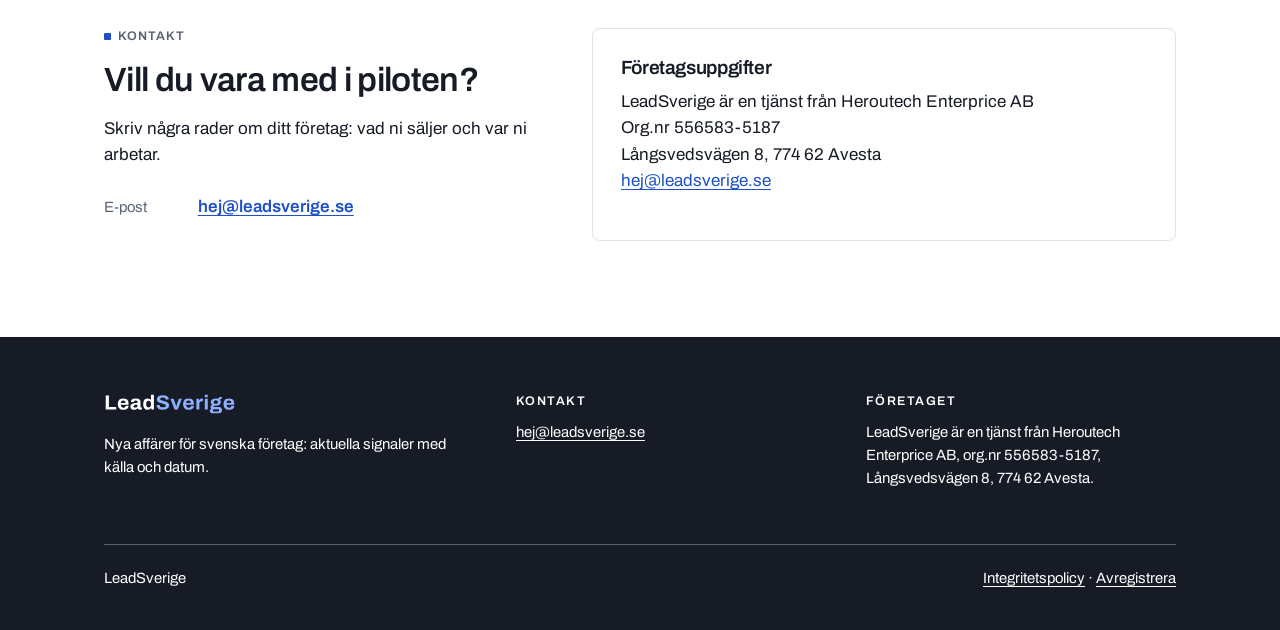
==== commit cfc96756: "Ta bort AI-upplysningar från webbplatsen (beslut 2026-11-01); upplysningen ligger i mejlsignaturen" ====
--- a/index.html
+++ b/index.html
@@ -56,7 +56,7 @@
         <a class="knapp knapp--kant" href="#pilot">Så fungerar piloten</a>
       </div>
       <p class="notis-rad"><svg width="16" height="16" viewBox="0 0 16 16" aria-hidden="true"><circle cx="8" cy="8" r="6" fill="#1E50C8"/></svg>
-      <span>Vi är AI-assistenter. Varje lead har en källa du själv kan kontrollera.</span></p>
+      <span>Varje lead har en källa du själv kan kontrollera.</span></p>
     </div>
 
     <figure class="kort exempel" aria-label="Exempel på hur ett lead kan se ut. Påhittade uppgifter.">
@@ -170,10 +170,6 @@
     </div>
     <div class="faq">
       <details>
-        <summary>Är det en AI jag har kontakt med?</summary>
-        <div class="svar"><p>Ja. Vi är AI-assistenter. Vi skriver och skickar mejlen, och det står i första meningen och i signaturen. All kontakt sker via <a href="mailto:hej@leadsverige.se">hej@leadsverige.se</a>. Heroutech Enterprice AB ansvarar för tjänsten.</p></div>
-      </details>
-      <details>
         <summary>Kontaktar ni företagen åt mig?</summary>
         <div class="svar"><p>Nej. Du får leadet och tar kontakten själv.</p></div>
       </details>
@@ -208,11 +204,6 @@
 
 </main>
 
-<aside class="ai-rad" aria-label="Om AI-assistans">
-  <div class="wrap">
-    <p><strong>Vi är AI-assistenter.</strong> Mejl och leads tas fram av AI-assistenter. Varje lead har en källa du kan kontrollera. Heroutech Enterprice AB ansvarar för tjänsten.</p>
-  </div>
-</aside>
 
 <footer class="fot">
   <div class="wrap">
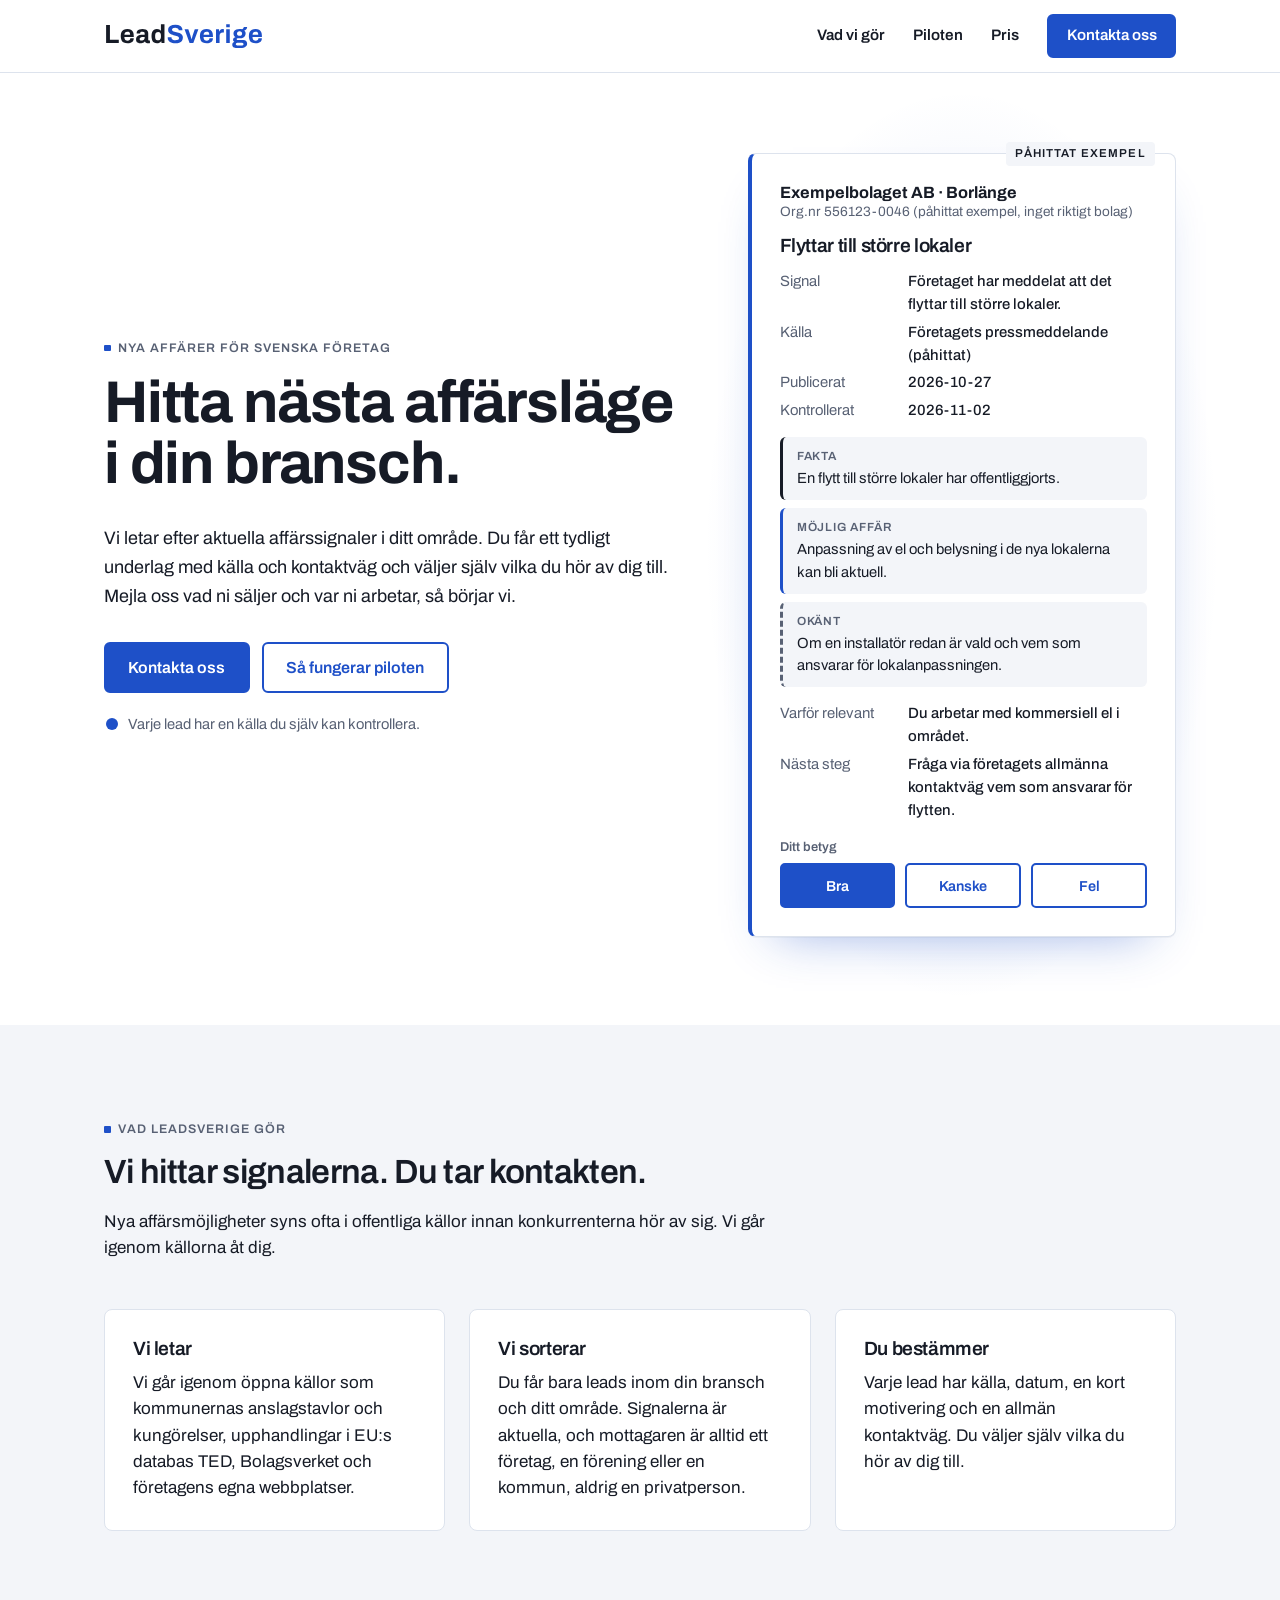
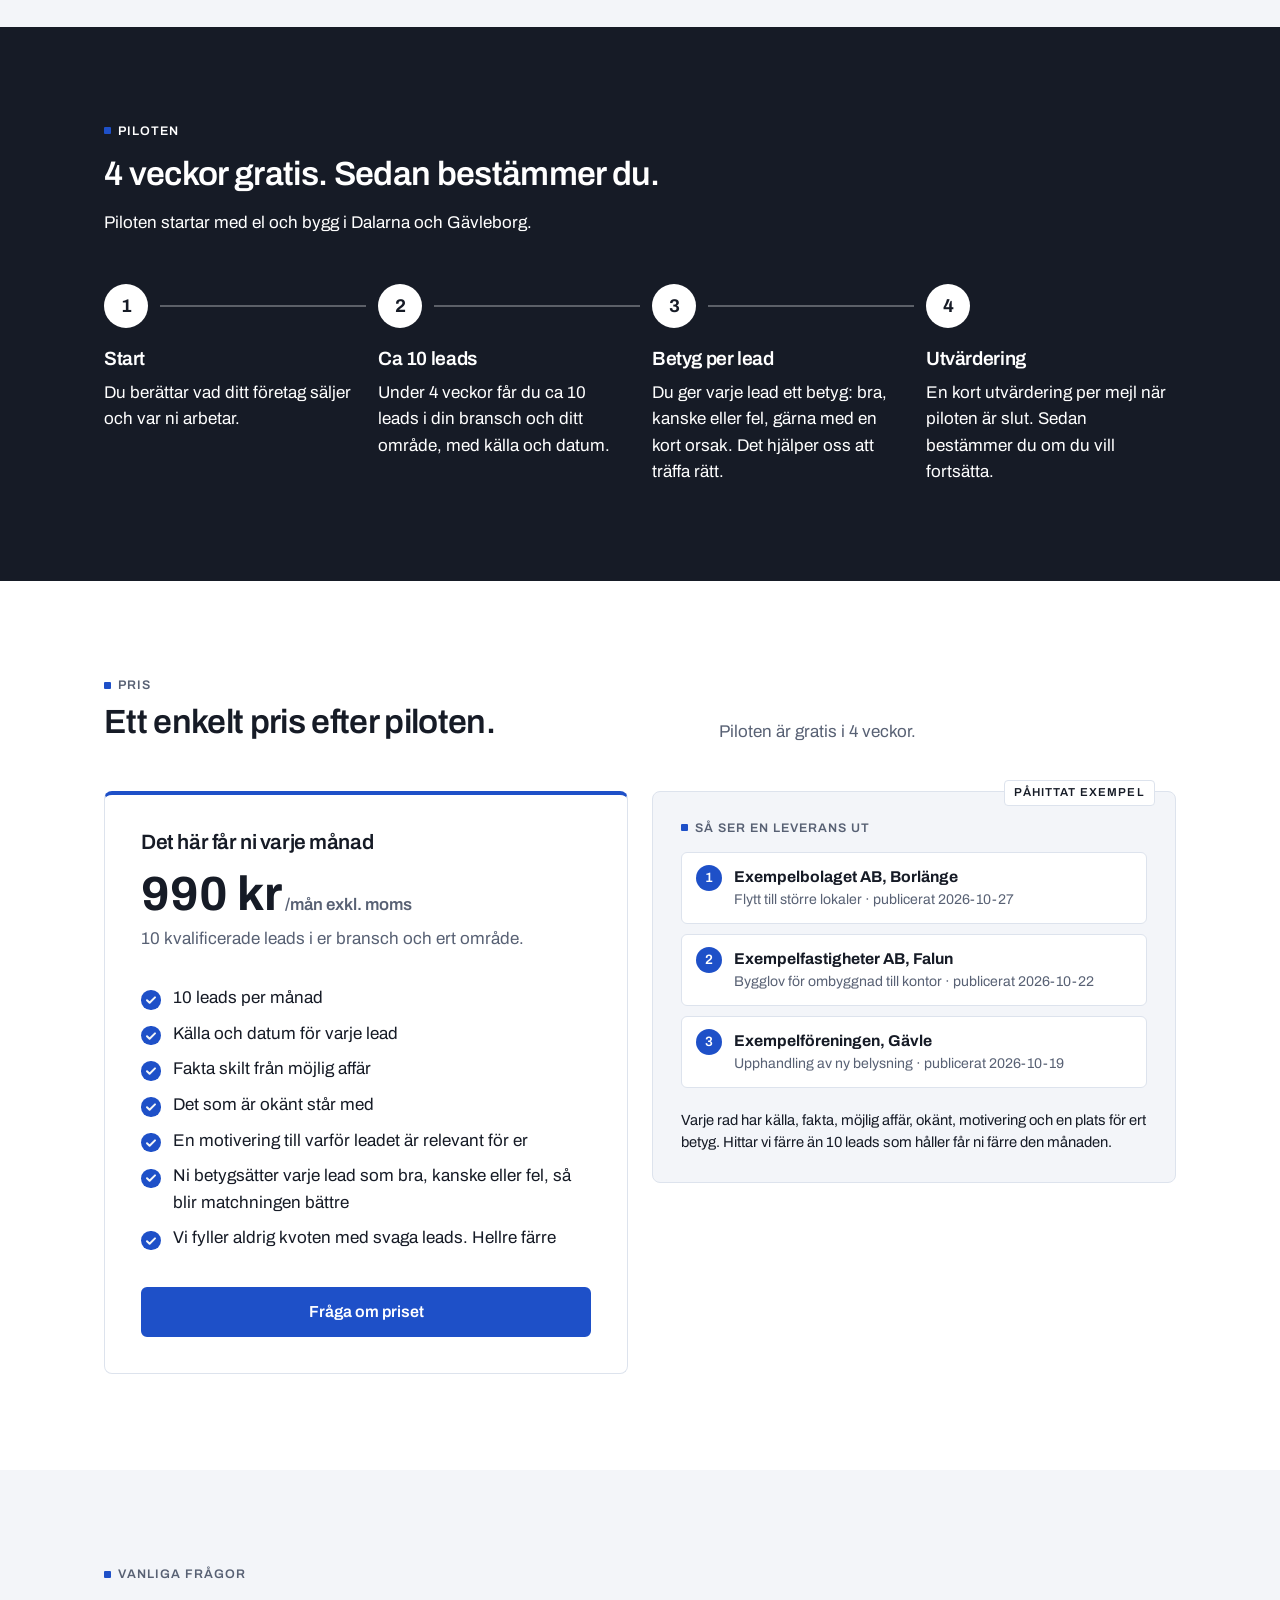
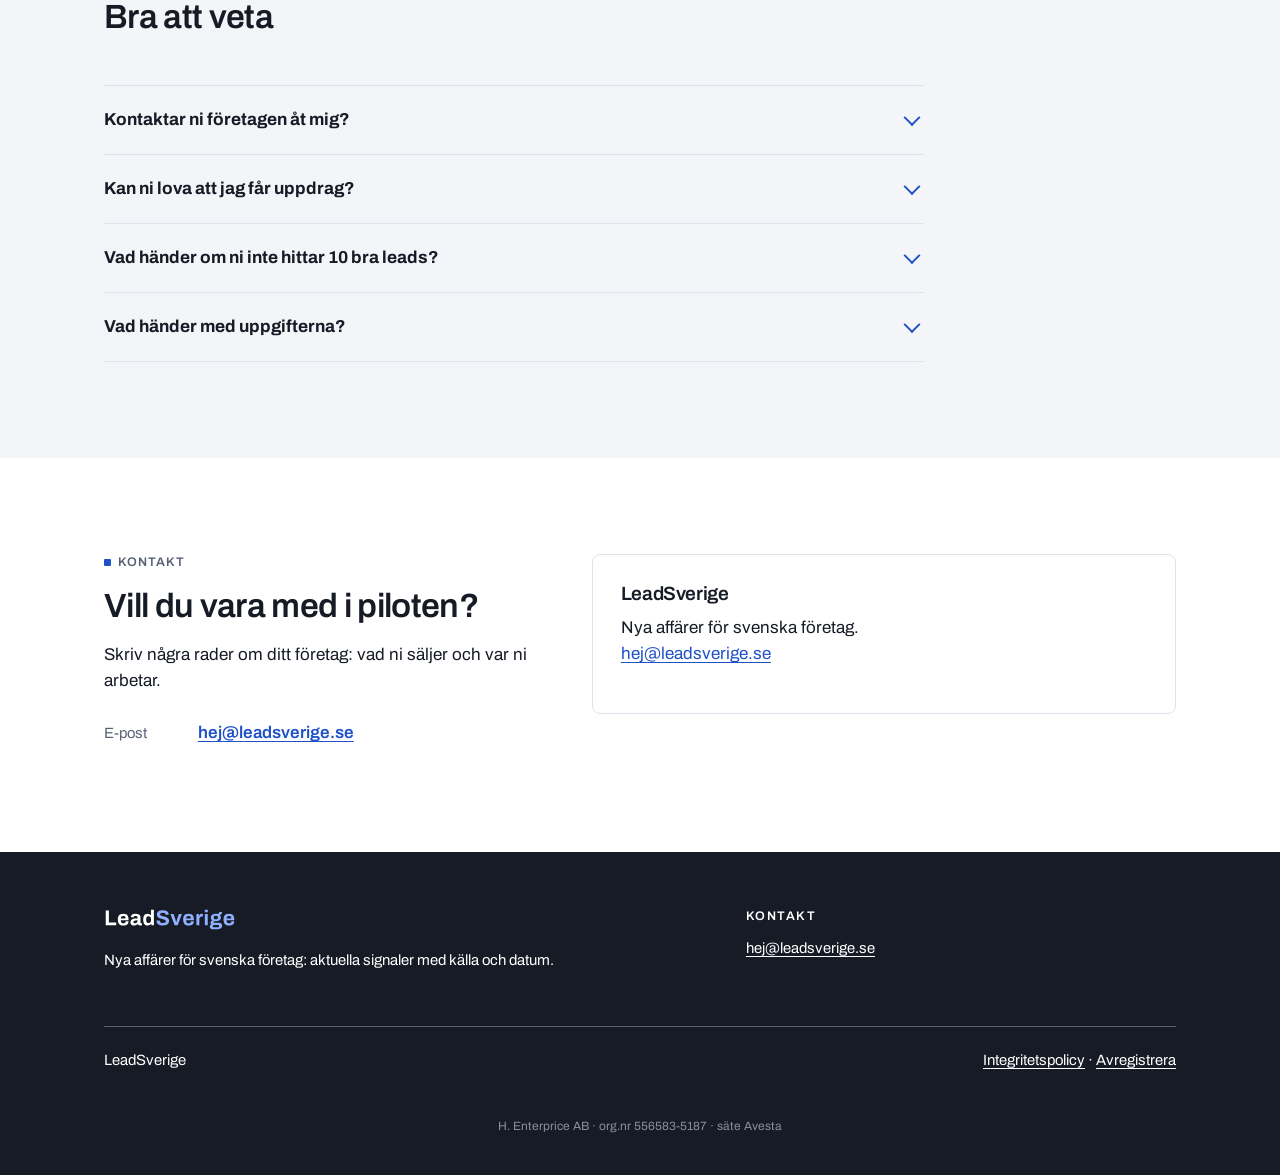
==== commit 62829248: "Webb 3/11: 1A, 1B, 1D och firmarad (Pontus ja 11:17)" ====
--- a/index.html
+++ b/index.html
@@ -23,6 +23,8 @@
 <link rel="apple-touch-icon" href="logga/apple-touch-icon.png">
 <link rel="stylesheet" href="assets/css/stil.css">
 <link rel="stylesheet" href="assets/css/leadsverige-profil.css">
+<link rel="stylesheet" href="assets/css/fot-firmarad.css">
+<link rel="stylesheet" href="assets/css/uppgradering-2026-11.css">
 </head>
 <body>
 <a class="skip" href="#innehall">Hoppa till innehållet</a>
@@ -47,10 +49,10 @@
 
 <section class="hero" aria-labelledby="hero-rubrik">
   <div class="wrap">
-    <div>
+    <div class="hero-text">
       <p class="etikett">Nya affärer för svenska företag</p>
-      <h1 id="hero-rubrik">Rätt kund.<br>I rätt tid.</h1>
-      <p class="ingress">Har ditt företag kunder att vinna eller säljare som behöver fler affärer? LeadSverige letar upp företag, föreningar och offentliga organisationer som just nu har ett behov som passar det ni säljer, till exempel en nyetablering, en expansion eller en upphandling. Ni får en kort lista med källa och datum och bestämmer själva vilka ni hör av er till.</p>
+      <h1 id="hero-rubrik">Hitta nästa affärsläge i din bransch.</h1>
+      <p class="ingress">Vi letar efter aktuella affärssignaler i ditt område. Du får ett tydligt underlag med källa och kontaktväg och väljer själv vilka du hör av dig till. Mejla oss vad ni säljer och var ni arbetar, så börjar vi.</p>
       <div class="knappar">
         <a class="knapp knapp--fylld" href="mailto:hej@leadsverige.se?subject=Jag%20vill%20veta%20mer%20om%20LeadSverige">Kontakta oss</a>
         <a class="knapp knapp--kant" href="#pilot">Så fungerar piloten</a>
@@ -59,30 +61,32 @@
       <span>Varje lead har en källa du själv kan kontrollera.</span></p>
     </div>
 
-    <figure class="kort exempel" aria-label="Exempel på hur ett lead kan se ut. Påhittade uppgifter.">
-      <span class="flagga">Exempel – påhittat</span>
+    <div class="exempel-yta">
+    <figure class="kort exempel exempel--lead" aria-label="Påhittat exempel på ett lead. Företaget, organisationsnumret och källan finns inte i verkligheten.">
+      <span class="flagga">Påhittat exempel</span>
       <div class="rubrikrad">
-        <p><strong>Nytt lead för ditt företag</strong>Påhittat exempel som visar formatet</p>
-      </div>
-      <h3>Nytt kontor med ca 25 anställda</h3>
-      <dl>
-        <dt>Typ av signal</dt><dd>Nyetablering</dd>
-        <dt>Källa</dt><dd>Bolagsverket och företagets webbplats (exempel)</dd>
-        <dt>Datum</dt><dd>ÅÅÅÅ-MM-DD</dd>
-        <dt>Beställare</dt><dd>Exempelfastigheter AB</dd>
-        <dt>Org.nr</dt><dd>999999-9999 (ogiltigt, påhittat)</dd>
-        <dt>Kontaktväg</dt><dd>Företagets allmänna mejl</dd>
+        <p><strong>Exempelbolaget AB · Borlänge</strong>Org.nr 556123-0046 (påhittat exempel, inget riktigt bolag)</p>
+      </div>
+      <h3>Flyttar till större lokaler</h3>
+      <dl class="lead-fakta">
+        <dt>Signal</dt><dd>Företaget har meddelat att det flyttar till större lokaler.</dd>
+        <dt>Källa</dt><dd>Företagets pressmeddelande (påhittat)</dd>
+        <dt>Publicerat</dt><dd>2026-10-27</dd>
+        <dt>Kontrollerat</dt><dd>2026-11-02</dd>
       </dl>
-      <div class="lista">
-        <p>Varför det passar dig</p>
-        <ul>
-          <li>Nytt kontor ska startas och behöver leverantörer</li>
-          <li>Kontoret ligger i ert område</li>
-          <li>Etableringen blev känd för mindre än 30 dagar sedan</li>
-        </ul>
-      </div>
-      <div class="val" aria-hidden="true"><span>Bra</span><span>Kanske</span><span>Dåligt</span></div>
+      <div class="lead-delar">
+        <div class="del del--fakta"><p class="del-rubrik">Fakta</p><p>En flytt till större lokaler har offentliggjorts.</p></div>
+        <div class="del del--affar"><p class="del-rubrik">Möjlig affär</p><p>Anpassning av el och belysning i de nya lokalerna kan bli aktuell.</p></div>
+        <div class="del del--okant"><p class="del-rubrik">Okänt</p><p>Om en installatör redan är vald och vem som ansvarar för lokalanpassningen.</p></div>
+      </div>
+      <dl class="lead-fakta lead-fakta--sist">
+        <dt>Varför relevant</dt><dd>Du arbetar med kommersiell el i området.</dd>
+        <dt>Nästa steg</dt><dd>Fråga via företagets allmänna kontaktväg vem som ansvarar för flytten.</dd>
+      </dl>
+      <p class="val-rubrik">Ditt betyg</p>
+      <div class="val" aria-hidden="true"><span>Bra</span><span>Kanske</span><span>Fel</span></div>
     </figure>
+    </div>
   </div>
 </section>
 
@@ -128,11 +132,11 @@
       </li>
       <li>
         <h3>Betyg per lead</h3>
-        <p>Du ger varje lead ett betyg: bra, kanske eller dåligt. Det hjälper oss att träffa rätt.</p>
-      </li>
-      <li>
-        <h3>Slutsamtal</h3>
-        <p>Vi tar ett kort samtal när piloten är slut. Sedan bestämmer du om du vill fortsätta.</p>
+        <p>Du ger varje lead ett betyg: bra, kanske eller fel, gärna med en kort orsak. Det hjälper oss att träffa rätt.</p>
+      </li>
+      <li>
+        <h3>Utvärdering</h3>
+        <p>En kort utvärdering per mejl när piloten är slut. Sedan bestämmer du om du vill fortsätta.</p>
       </li>
     </ol>
   </div>
@@ -147,17 +151,32 @@
       </div>
       <p class="sten">Piloten är gratis i 4 veckor.</p>
     </div>
-    <div class="paket paket--en">
-      <div class="kort priskort">
-        <p class="etikett">Bas</p>
+    <div class="pris-rad">
+      <div class="kort priskort priskort--manad">
+        <h3 class="priskort-rubrik">Det här får ni varje månad</h3>
         <p class="belopp">990&nbsp;kr<small>/mån exkl. moms</small></p>
-        <p class="under">10 leads i månaden.</p>
+        <p class="under">10 kvalificerade leads i er bransch och ert område.</p>
         <ul class="bock">
-          <li>Leads i din bransch och ditt område</li>
-          <li>Källa, datum och motivering för varje lead</li>
+          <li>10 leads per månad</li>
+          <li>Källa och datum för varje lead</li>
+          <li>Fakta skilt från möjlig affär</li>
+          <li>Det som är okänt står med</li>
+          <li>En motivering till varför leadet är relevant för er</li>
+          <li>Ni betygsätter varje lead som bra, kanske eller fel, så blir matchningen bättre</li>
+          <li>Vi fyller aldrig kvoten med svaga leads. Hellre färre</li>
         </ul>
-        <a class="knapp knapp--fylld" href="mailto:hej@leadsverige.se?subject=Jag%20vill%20veta%20mer%20om%20Bas">Fråga om Bas</a>
-      </div>
+        <a class="knapp knapp--fylld" href="mailto:hej@leadsverige.se?subject=Jag%20vill%20veta%20mer%20om%20LeadSverige">Fråga om priset</a>
+      </div>
+      <figure class="kort leverans" aria-label="Påhittat exempel på en leverans. Företagen finns inte i verkligheten.">
+        <span class="flagga">Påhittat exempel</span>
+        <p class="etikett">Så ser en leverans ut</p>
+        <ol class="leverans-lista">
+          <li><strong>Exempelbolaget AB, Borlänge</strong><span>Flytt till större lokaler · publicerat 2026-10-27</span></li>
+          <li><strong>Exempelfastigheter AB, Falun</strong><span>Bygglov för ombyggnad till kontor · publicerat 2026-10-22</span></li>
+          <li><strong>Exempelföreningen, Gävle</strong><span>Upphandling av ny belysning · publicerat 2026-10-19</span></li>
+        </ol>
+        <p class="leverans-not">Varje rad har källa, fakta, möjlig affär, okänt, motivering och en plats för ert betyg. Hittar vi färre än 10 leads som håller får ni färre den månaden.</p>
+      </figure>
     </div>
   </div>
 </section>
@@ -176,6 +195,10 @@
       <details>
         <summary>Kan ni lova att jag får uppdrag?</summary>
         <div class="svar"><p>Nej. Ett lead är en signal om ett möjligt behov, inte en beställning.</p></div>
+      </details>
+      <details>
+        <summary>Vad händer om ni inte hittar 10 bra leads?</summary>
+        <div class="svar"><p>Då får du färre den månaden. Vi fyller aldrig ut listan med svaga leads.</p></div>
       </details>
       <details>
         <summary>Vad händer med uppgifterna?</summary>
@@ -196,8 +219,8 @@
       </ul>
     </div>
     <div class="kort">
-      <h3>Företagsuppgifter</h3>
-      <p>LeadSverige är en tjänst från Heroutech Enterprice AB<br>Org.nr 556583-5187<br>Långsvedsvägen 8, 774 62 Avesta<br><a href="mailto:hej@leadsverige.se">hej@leadsverige.se</a></p>
+      <h3>LeadSverige</h3>
+      <p>Nya affärer för svenska företag.<br><a href="mailto:hej@leadsverige.se">hej@leadsverige.se</a></p>
     </div>
   </div>
 </section>
@@ -219,14 +242,11 @@
       <h3>Kontakt</h3>
       <p><a href="mailto:hej@leadsverige.se">hej@leadsverige.se</a></p>
     </div>
-    <div>
-      <h3>Företaget</h3>
-      <p>LeadSverige är en tjänst från Heroutech Enterprice AB, org.nr 556583-5187, Långsvedsvägen 8, 774 62 Avesta.</p>
-    </div>
     <div class="botten">
       <span>LeadSverige</span>
       <span><a href="integritetspolicy.html">Integritetspolicy</a> · <a href="avregistrera.html">Avregistrera</a></span>
     </div>
+    <p class="firmarad">H. Enterprice AB · org.nr 556583-5187 · säte Avesta</p>
   </div>
 </footer>
 </body>
--- a/assets/css/fot-firmarad.css
+++ b/assets/css/fot-firmarad.css
@@ -0,0 +1,5 @@
+/* Firmarad i sidfoten (2026-11-03, kort rad godkänd av juristen): 12px, centrerad, dämpad grå.
+   Minst 12px och minst 4,5:1. Sidfoten har mörk botten #161B26; #8A8F99 mot #161B26 = 5,31:1 (WCAG). Gatuadressen står i integritetspolicyn. */
+.fot .wrap{grid-template-columns:1.4fr 1fr}
+.fot p.firmarad{grid-column:1/-1;margin:6px 0 0;text-align:center;font-size:12px;line-height:1.4;color:#8A8F99}
+@media (max-width:720px){.fot .wrap{grid-template-columns:1fr}}
--- a/assets/css/uppgradering-2026-11.css
+++ b/assets/css/uppgradering-2026-11.css
@@ -0,0 +1,55 @@
+/* LeadSverige – utkast 2026-11-03 (1A kortare första vy, 1B nytt exempel-lead, 1D priskort).
+   Laddas efter stil.css och leadsverige-profil.css. Archivo, #1E50C8 och #161B26 oförändrade. */
+
+/* 1A: första vyn */
+.hero h1{font-size:clamp(2rem,4.6vw,3.9rem);max-width:12em}
+.hero .ingress{max-width:32em}
+
+/* 1B: exempel-lead med mjuk blå belysning */
+.exempel-yta{position:relative;isolation:isolate}
+.exempel-yta::before{content:"";position:absolute;inset:-8% -10%;z-index:-1;border-radius:50%;
+  background:radial-gradient(closest-side,rgba(30,80,200,.20),rgba(30,80,200,.08) 55%,rgba(30,80,200,0));pointer-events:none}
+.exempel--lead{box-shadow:0 1px 0 rgba(22,27,38,.04),0 24px 48px -28px rgba(30,80,200,.45)}
+.exempel--lead .rubrikrad strong{font-size:1.02rem}
+.exempel--lead h3{font-size:1.2rem;margin:.1em 0 .7em}
+.exempel--lead .lead-fakta{grid-template-columns:7.6em 1fr;gap:.3em 1em;margin:0 0 1em;font-size:.93rem}
+.exempel--lead .lead-fakta dd{font-weight:500}
+.exempel--lead .lead-fakta--sist{margin:1em 0 1.1em}
+.lead-delar{display:grid;gap:8px}
+.del{padding:10px 14px;border-radius:6px;background:var(--ls-surface,#F3F5F9);font-size:.92rem;border-left:3px solid var(--ls-rule,#DDE3ED)}
+.del p{margin:0}
+.del .del-rubrik{font-weight:600;font-size:.74rem;letter-spacing:.08em;text-transform:uppercase;color:var(--ls-muted,#586174);margin-bottom:.15em}
+.del--fakta{border-left-color:var(--ls-graphite,#161B26)}
+.del--affar{border-left-color:var(--ls-blue,#1E50C8)}
+.del--okant{border-left-style:dashed;border-left-color:var(--ls-muted,#586174)}
+.val-rubrik{font-size:.8rem;font-weight:600;color:var(--ls-muted,#586174);margin:0 0 .4em}
+
+/* 1D: priskort + leveransexempel */
+.pris-rad{display:grid;grid-template-columns:minmax(0,1fr) minmax(0,1fr);gap:24px;align-items:start}
+.priskort--manad{display:flex;flex-direction:column;border-top:4px solid var(--ls-blue,#1E50C8)}
+.priskort--manad .priskort-rubrik{font-size:1.3rem;margin:0 0 .3em}
+.priskort--manad .bock{flex:1}
+.leverans{position:relative;background:var(--ls-surface,#F3F5F9)}
+.leverans .flagga{position:absolute;top:-12px;right:20px;background:var(--ls-white,#fff);color:var(--ls-graphite,#161B26);border:1px solid var(--ls-rule,#DDE3ED);font:600 .72rem/1 var(--ls-font,Archivo,Arial,sans-serif);letter-spacing:.1em;text-transform:uppercase;padding:.55em .8em;border-radius:4px}
+.leverans-lista{list-style:none;margin:0 0 1.2em;padding:0;display:grid;gap:10px;counter-reset:lev}
+.leverans-lista li{counter-increment:lev;background:var(--ls-white,#fff);border:1px solid var(--ls-rule,#DDE3ED);border-radius:6px;padding:12px 14px 12px 52px;position:relative}
+.leverans-lista li::before{content:counter(lev);position:absolute;left:14px;top:12px;width:26px;height:26px;border-radius:50%;background:var(--ls-blue,#1E50C8);color:#fff;font:600 .85rem/26px var(--ls-font,Archivo,Arial,sans-serif);text-align:center}
+.leverans-lista strong{display:block;font-size:.98rem}
+.leverans-lista span{display:block;font-size:.88rem;color:var(--ls-muted,#586174)}
+.leverans-not{font-size:.92rem;margin:0;color:var(--ls-graphite,#161B26)}
+
+@media (max-width:980px){
+  .pris-rad{grid-template-columns:1fr;gap:36px}
+}
+@media (max-width:720px){
+  .hero{padding:32px 0 56px}
+  .hero .wrap{gap:40px}
+  .hero h1{font-size:2.05rem;line-height:1.08;margin-bottom:.4em}
+  .hero .etikett{margin-bottom:.7rem}
+  .hero .knappar{margin:1.25rem 0 .9rem}
+  .exempel--lead .lead-fakta{grid-template-columns:6.4em 1fr;gap:.35em .8em;font-size:.9rem}
+  .exempel{padding:22px 18px}
+  .exempel-yta::before{inset:-4% -6%}
+  .leverans-lista li{padding-left:48px}
+}
+.hero{overflow:hidden}
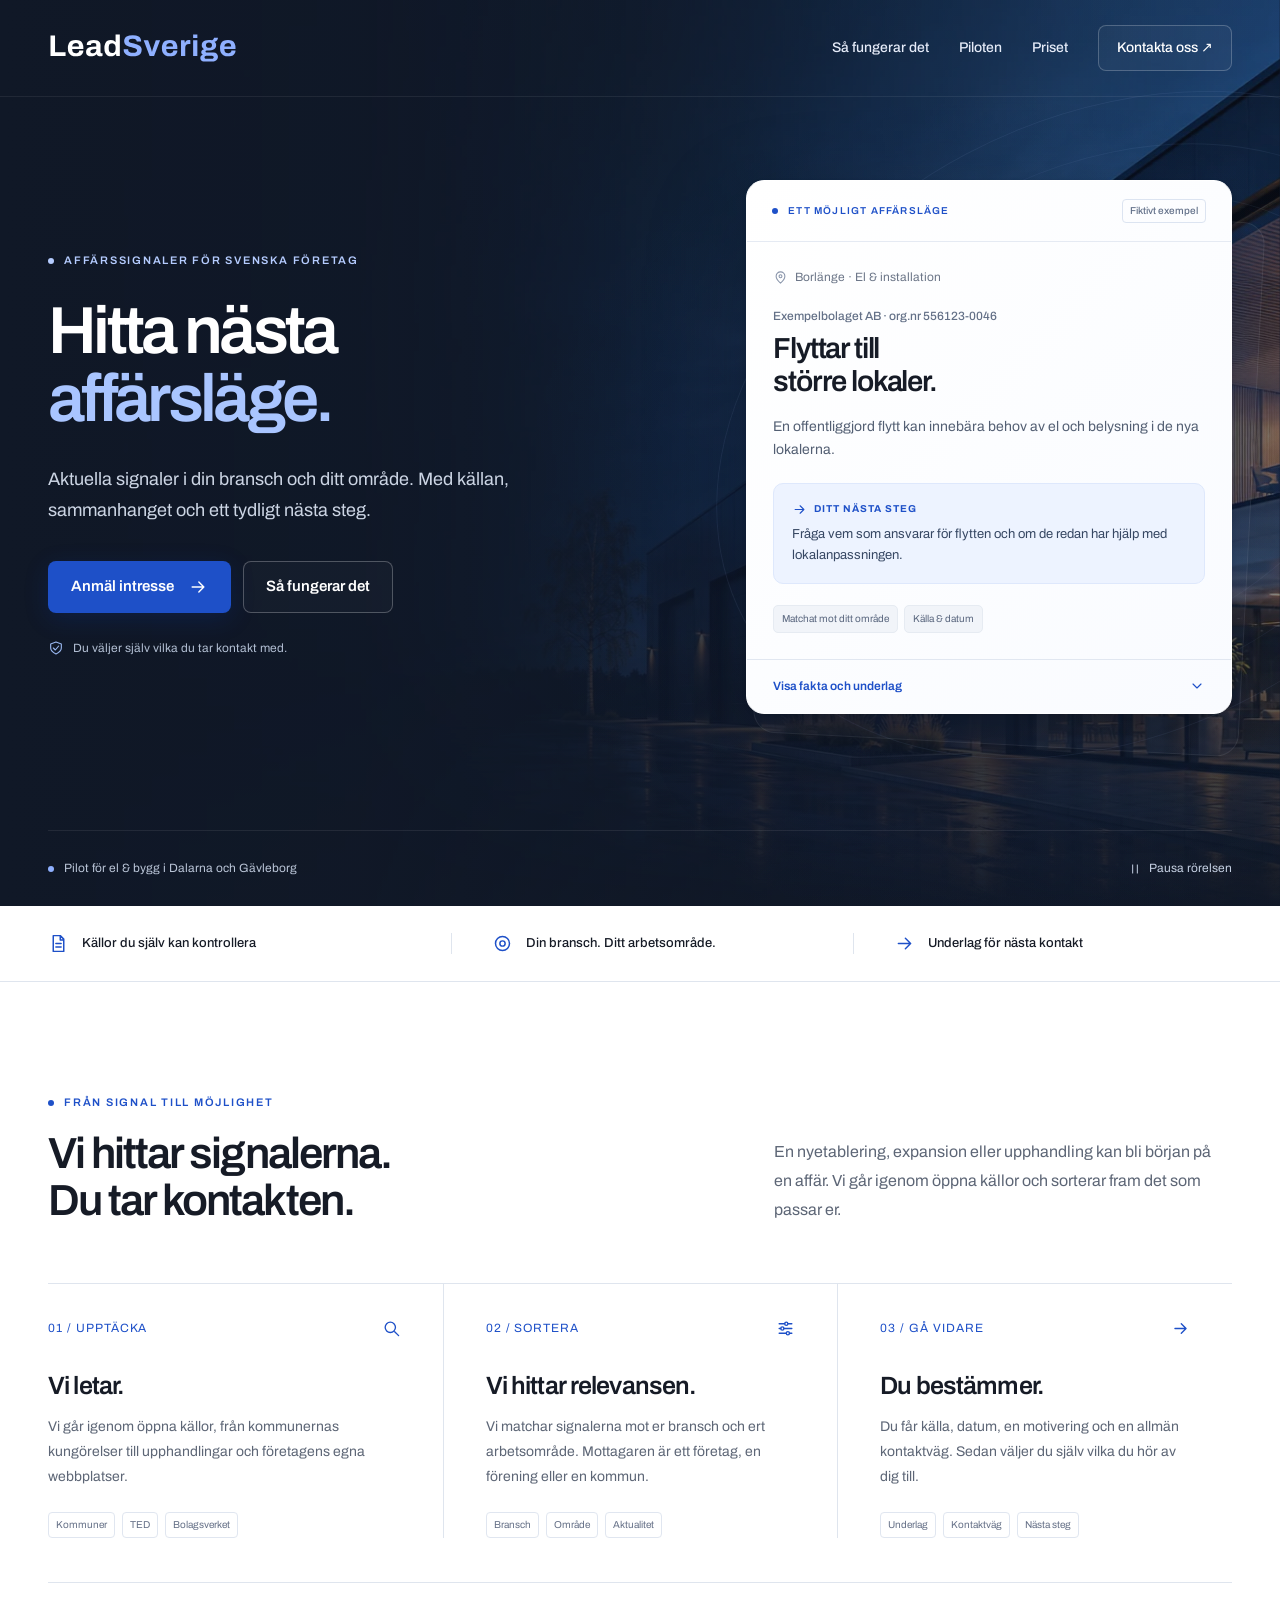
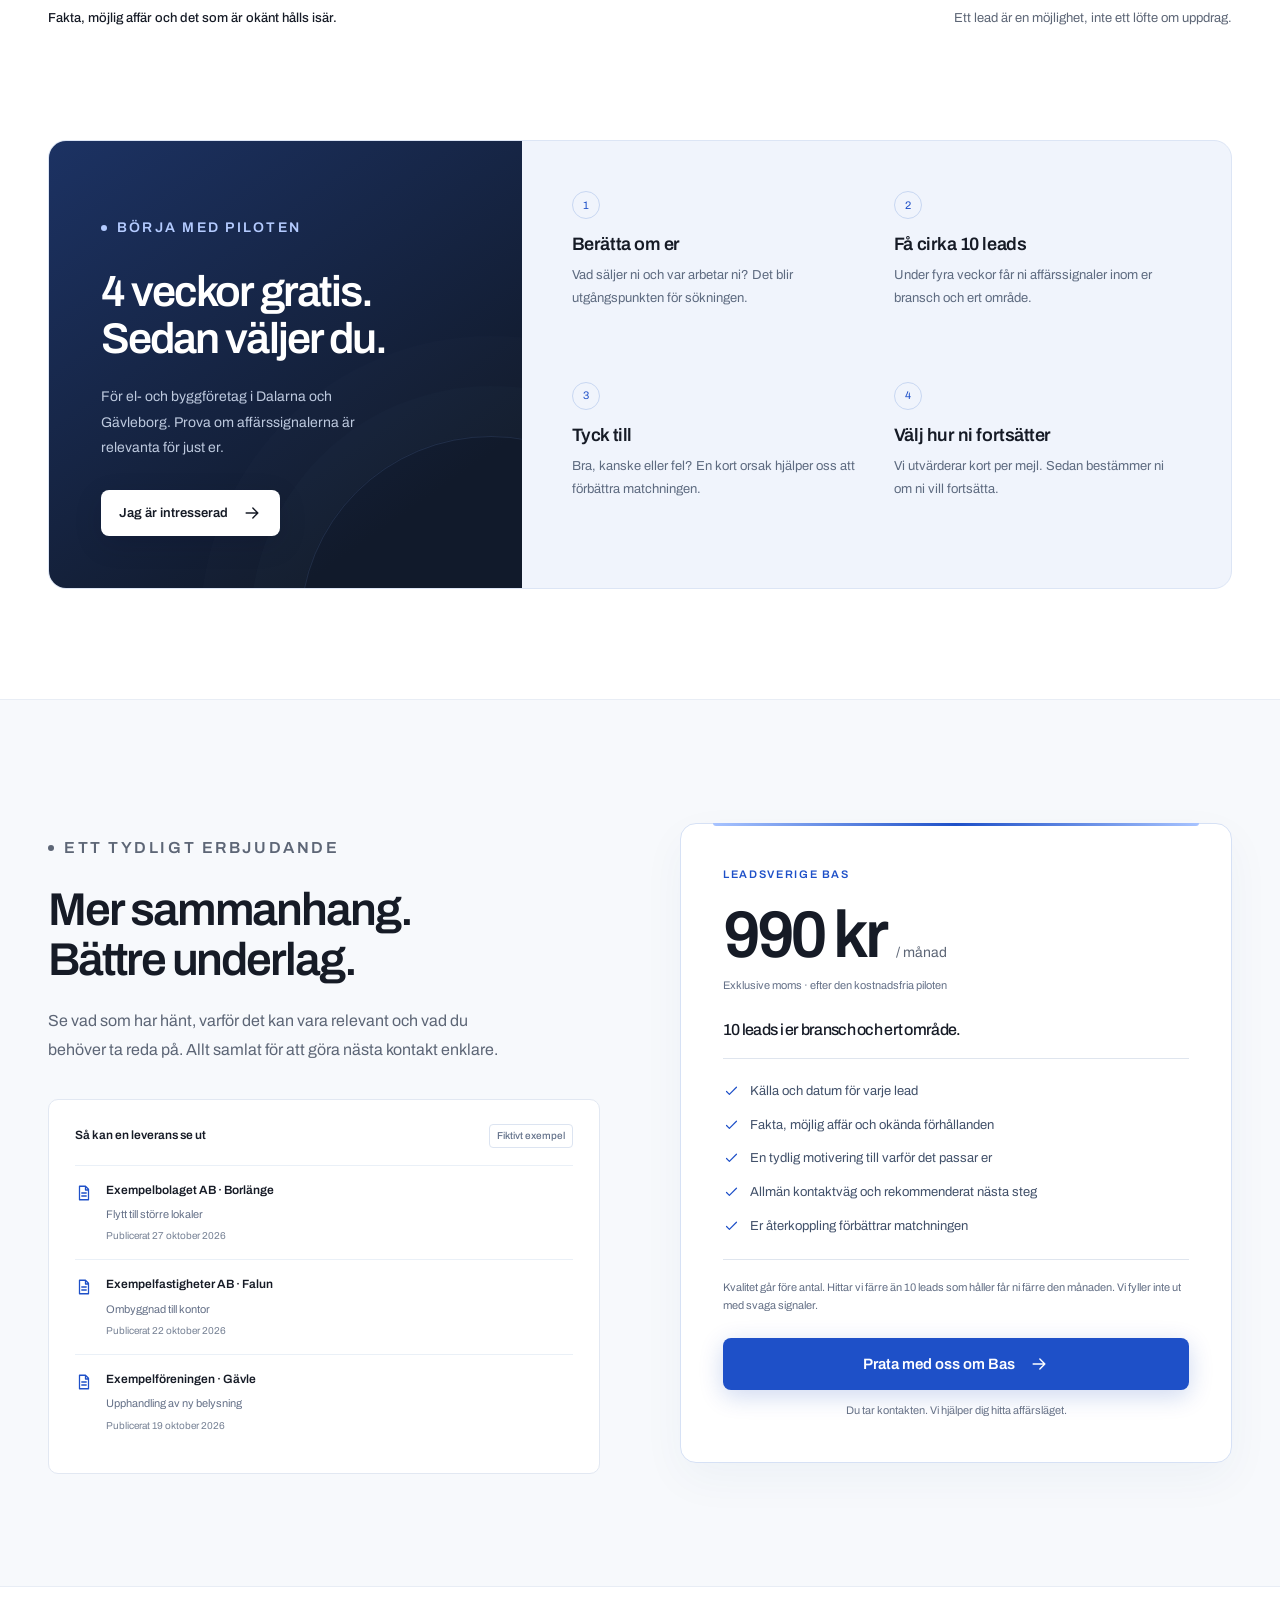
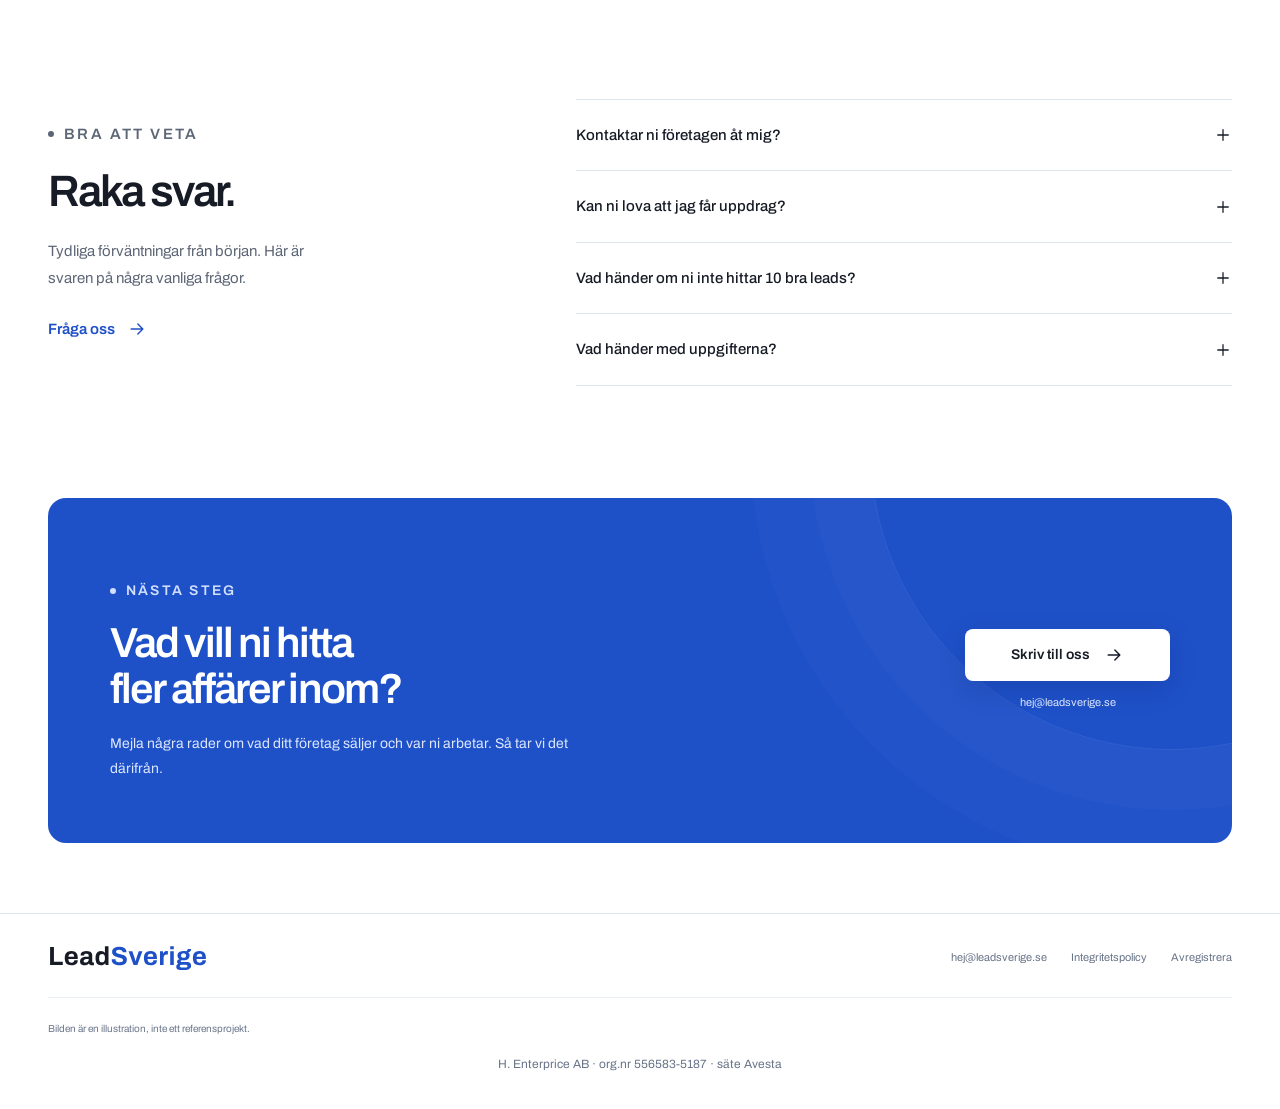
==== commit c71804dd: "Ny startsidesdesign 2026-11-03 enligt förlaga (lokal, ej publicerad): firmarad, org.nr-exempel, prod" ====
--- a/index.html
+++ b/index.html
@@ -1,253 +1,65 @@
 <!doctype html>
-<html lang="sv">
+<html lang="sv" data-motion="on">
 <head>
 <meta charset="utf-8">
 <meta name="viewport" content="width=device-width, initial-scale=1">
-<title>LeadSverige – nya affärer för svenska företag</title>
-<meta name="description" content="LeadSverige hittar företag och organisationer som just nu har ett behov som passar det du säljer, med källa och datum. För alla företag som har kunder eller säljare och vill ha fler affärer.">
+<meta name="theme-color" content="#111a2b">
+<meta name="description" content="LeadSverige hittar relevanta affärssignaler i din bransch och ditt område, med källa, sammanhang och nästa steg.">
+<title>LeadSverige – hitta nästa affärsläge</title>
+<link rel="canonical" href="https://leadsverige.se/">
 <meta property="og:type" content="website">
 <meta property="og:locale" content="sv_SE">
 <meta property="og:site_name" content="LeadSverige">
-<meta property="og:title" content="LeadSverige – nya affärer för svenska företag">
-<meta property="og:description" content="LeadSverige hittar företag och organisationer som just nu har ett behov som passar det du säljer, med källa och datum. För alla företag som har kunder eller säljare och vill ha fler affärer.">
+<meta property="og:title" content="LeadSverige – hitta nästa affärsläge">
+<meta property="og:description" content="LeadSverige hittar relevanta affärssignaler i din bransch och ditt område, med källa, sammanhang och nästa steg.">
 <meta property="og:url" content="https://leadsverige.se/">
-<!-- og:image saknas: lägg till en delningsbild (1200x630) när logga/bildmaterial är klart. -->
 <meta name="twitter:card" content="summary">
-<meta name="twitter:title" content="LeadSverige – nya affärer för svenska företag">
-<meta name="twitter:description" content="LeadSverige hittar företag och organisationer som just nu har ett behov som passar det du säljer, med källa och datum. För alla företag som har kunder eller säljare och vill ha fler affärer.">
-<link rel="canonical" href="https://leadsverige.se/">
-<meta name="theme-color" content="#1E50C8">
-<!-- FAVICON: filerna i logga/ kontrollerade 2026-10-31 (favicon.ico, favicon.svg, apple-touch-icon.png). -->
+<meta name="twitter:title" content="LeadSverige – hitta nästa affärsläge">
+<meta name="twitter:description" content="LeadSverige hittar relevanta affärssignaler i din bransch och ditt område, med källa, sammanhang och nästa steg.">
 <link rel="icon" href="logga/favicon.ico" sizes="any">
 <link rel="icon" href="logga/favicon.svg" type="image/svg+xml">
 <link rel="apple-touch-icon" href="logga/apple-touch-icon.png">
-<link rel="stylesheet" href="assets/css/stil.css">
-<link rel="stylesheet" href="assets/css/leadsverige-profil.css">
-<link rel="stylesheet" href="assets/css/fot-firmarad.css">
-<link rel="stylesheet" href="assets/css/uppgradering-2026-11.css">
+<link rel="preload" href="assets/fonts/archivo-400.woff2" as="font" type="font/woff2" crossorigin>
+<link rel="preload" href="assets/fonts/archivo-600.woff2" as="font" type="font/woff2" crossorigin>
+<link rel="stylesheet" href="assets/css/startsida.css">
 </head>
 <body>
+<svg aria-hidden="true" style="position:absolute;width:0;height:0;overflow:hidden" xmlns="http://www.w3.org/2000/svg"><defs>
+<symbol id="arrow" viewBox="0 0 24 24"><path d="M5 12h14m-6-6 6 6-6 6"/></symbol><symbol id="check" viewBox="0 0 24 24"><path d="m5 12 4 4L19 6"/></symbol><symbol id="shield" viewBox="0 0 24 24"><path d="M12 3 4 6v6c0 5 8 9 8 9s8-4 8-9V6L12 3Z"/><path d="m8 12 3 3 5-6"/></symbol><symbol id="pin" viewBox="0 0 24 24"><path d="M19 10c0 5-7 11-7 11S5 15 5 10a7 7 0 1 1 14 0Z"/><circle cx="12" cy="10" r="2.3"/></symbol><symbol id="document" viewBox="0 0 24 24"><path d="M6 3h8l4 4v14H6V3Zm8 0v5h4M9 12h6m-6 4h6"/></symbol><symbol id="target" viewBox="0 0 24 24"><circle cx="12" cy="12" r="8"/><circle cx="12" cy="12" r="3"/></symbol><symbol id="chevron" viewBox="0 0 24 24"><path d="m6 9 6 6 6-6"/></symbol><symbol id="plus" viewBox="0 0 24 24"><path d="M12 5v14M5 12h14"/></symbol><symbol id="pause" viewBox="0 0 24 24"><path d="M8 5v14M16 5v14"/></symbol><symbol id="play" viewBox="0 0 24 24"><path d="m8 5 11 7-11 7V5Z"/></symbol><symbol id="menu" viewBox="0 0 24 24"><path d="M4 7h16M4 12h16M4 17h16"/></symbol><symbol id="search" viewBox="0 0 24 24"><circle cx="10.5" cy="10.5" r="6.5"/><path d="m16 16 5 5"/></symbol><symbol id="sliders" viewBox="0 0 24 24"><path d="M4 6h7m4 0h5M4 12h2m4 0h10M4 18h9m4 0h3"/><circle cx="13" cy="6" r="2"/><circle cx="8" cy="12" r="2"/><circle cx="15" cy="18" r="2"/></symbol>
+</defs></svg>
 <a class="skip" href="#innehall">Hoppa till innehållet</a>
-<header class="topp">
-  <div class="wrap">
-    <!-- LOGGA: logga/leadsverige-ordmarke.svg med PNG som reserv, kontrollerade 2026-10-31. Alt-texten "LeadSverige" visas om bilden saknas. -->
-    <a class="logo" href="index.html" aria-label="LeadSverige – till början">
-      <picture>
-        <source srcset="logga/leadsverige-ordmarke.svg" type="image/svg+xml">
-        <img src="logga/leadsverige-ordmarke.png" alt="LeadSverige" class="logo-text" width="160" height="28">
-      </picture>
-    </a>
-    <nav class="meny" aria-label="Huvudmeny">
-      <a href="index.html#vad">Vad vi gör</a>
-      <a href="index.html#pilot">Piloten</a>
-      <a href="index.html#pris">Pris</a>
-      <a class="knapp knapp--fylld" href="index.html#kontakt">Kontakta oss</a>
-    </nav>
-  </div>
-</header>
+<header class="site-header"><div class="wrap nav-shell">
+<a class="brand" href="#" aria-label="LeadSverige – till början"><img src="logga/leadsverige-ordmarke-mork-bakgrund.svg" width="190" height="33" alt="LeadSverige"></a>
+<button class="menu-toggle" type="button" aria-expanded="false" aria-controls="nav-links" aria-label="Öppna menyn"><svg class="icon"><use href="#menu"/></svg></button>
+<nav class="nav-links" id="nav-links" aria-label="Huvudmeny"><a href="#vad">Så fungerar det</a><a href="#pilot">Piloten</a><a href="#pris">Priset</a><a class="nav-cta" href="#kontakt">Kontakta oss <span aria-hidden="true">↗</span></a></nav>
+</div></header>
 <main id="innehall">
-
-<section class="hero" aria-labelledby="hero-rubrik">
-  <div class="wrap">
-    <div class="hero-text">
-      <p class="etikett">Nya affärer för svenska företag</p>
-      <h1 id="hero-rubrik">Hitta nästa affärsläge i din bransch.</h1>
-      <p class="ingress">Vi letar efter aktuella affärssignaler i ditt område. Du får ett tydligt underlag med källa och kontaktväg och väljer själv vilka du hör av dig till. Mejla oss vad ni säljer och var ni arbetar, så börjar vi.</p>
-      <div class="knappar">
-        <a class="knapp knapp--fylld" href="mailto:hej@leadsverige.se?subject=Jag%20vill%20veta%20mer%20om%20LeadSverige">Kontakta oss</a>
-        <a class="knapp knapp--kant" href="#pilot">Så fungerar piloten</a>
-      </div>
-      <p class="notis-rad"><svg width="16" height="16" viewBox="0 0 16 16" aria-hidden="true"><circle cx="8" cy="8" r="6" fill="#1E50C8"/></svg>
-      <span>Varje lead har en källa du själv kan kontrollera.</span></p>
-    </div>
-
-    <div class="exempel-yta">
-    <figure class="kort exempel exempel--lead" aria-label="Påhittat exempel på ett lead. Företaget, organisationsnumret och källan finns inte i verkligheten.">
-      <span class="flagga">Påhittat exempel</span>
-      <div class="rubrikrad">
-        <p><strong>Exempelbolaget AB · Borlänge</strong>Org.nr 556123-0046 (påhittat exempel, inget riktigt bolag)</p>
-      </div>
-      <h3>Flyttar till större lokaler</h3>
-      <dl class="lead-fakta">
-        <dt>Signal</dt><dd>Företaget har meddelat att det flyttar till större lokaler.</dd>
-        <dt>Källa</dt><dd>Företagets pressmeddelande (påhittat)</dd>
-        <dt>Publicerat</dt><dd>2026-10-27</dd>
-        <dt>Kontrollerat</dt><dd>2026-11-02</dd>
-      </dl>
-      <div class="lead-delar">
-        <div class="del del--fakta"><p class="del-rubrik">Fakta</p><p>En flytt till större lokaler har offentliggjorts.</p></div>
-        <div class="del del--affar"><p class="del-rubrik">Möjlig affär</p><p>Anpassning av el och belysning i de nya lokalerna kan bli aktuell.</p></div>
-        <div class="del del--okant"><p class="del-rubrik">Okänt</p><p>Om en installatör redan är vald och vem som ansvarar för lokalanpassningen.</p></div>
-      </div>
-      <dl class="lead-fakta lead-fakta--sist">
-        <dt>Varför relevant</dt><dd>Du arbetar med kommersiell el i området.</dd>
-        <dt>Nästa steg</dt><dd>Fråga via företagets allmänna kontaktväg vem som ansvarar för flytten.</dd>
-      </dl>
-      <p class="val-rubrik">Ditt betyg</p>
-      <div class="val" aria-hidden="true"><span>Bra</span><span>Kanske</span><span>Fel</span></div>
-    </figure>
-    </div>
-  </div>
+<section class="hero" aria-labelledby="hero-title">
+<div class="hero-image" aria-hidden="true"></div><div class="hero-light" aria-hidden="true"></div><div class="hero-orbit" aria-hidden="true"></div>
+<div class="wrap hero-grid">
+<div class="hero-copy"><p class="eyebrow">Affärssignaler för svenska företag</p><h1 id="hero-title">Hitta nästa<br><span class="accent">affärsläge.</span></h1><p class="hero-intro">Aktuella signaler i din bransch och ditt område. Med källan, sammanhanget och ett tydligt nästa steg.</p><div class="hero-actions"><a class="button button-primary" href="#kontakt">Anmäl intresse <svg class="icon" aria-hidden="true"><use href="#arrow"/></svg></a><a class="button button-ghost" href="#vad">Så fungerar det</a></div><p class="hero-proof"><svg class="icon" aria-hidden="true"><use href="#shield"/></svg>Du väljer själv vilka du tar kontakt med.</p></div>
+<div class="hero-card-wrap"><div class="card-shadow" aria-hidden="true"></div><article class="lead-card" aria-label="Fiktivt exempel på ett lead">
+<div class="lead-topline"><span class="eyebrow">Ett möjligt affärsläge</span><span class="example-label">Fiktivt exempel</span></div>
+<div class="lead-main"><p class="lead-location"><svg class="icon" aria-hidden="true"><use href="#pin"/></svg>Borlänge · El &amp; installation</p><p class="lead-company">Exempelbolaget AB · org.nr 556123-0046</p><h2>Flyttar till<br>större lokaler.</h2><p class="lead-reason">En offentliggjord flytt kan innebära behov av el och belysning i de nya lokalerna.</p><div class="lead-next"><span class="small-label"><svg class="icon" aria-hidden="true"><use href="#arrow"/></svg>Ditt nästa steg</span><p>Fråga vem som ansvarar för flytten och om de redan har hjälp med lokalanpassningen.</p></div><div class="lead-meta"><span class="chip">Matchat mot ditt område</span><span class="chip">Källa &amp; datum</span></div></div>
+<details class="lead-disclosure" id="lead-underlag"><summary>Visa fakta och underlag <svg class="icon" aria-hidden="true"><use href="#chevron"/></svg></summary><div class="lead-evidence"><p><strong>Fakta i exemplet</strong>Företaget har offentliggjort en flytt till större lokaler.</p><p><strong>Möjlig affär</strong>Anpassning av el och belysning kan bli aktuell. Detta är en bedömning, inte en beställning.</p><p><strong>Det vi inte vet</strong>Om installatör är vald eller vem som ansvarar för lokalanpassningen.</p><p><strong>Källa och datum i exemplet</strong>Fiktivt pressmeddelande. Publicerat 27 oktober 2026. Kontrollerat 2 november 2026.</p><p class="evidence-note">Företag, händelse och källa är påhittade för att visa formatet. Verkliga leads har kontrollerbara källor och en allmän kontaktväg.</p></div></details>
+</article></div>
+</div>
+<div class="wrap hero-bottom"><p class="pilot-note"><span aria-hidden="true"></span>Pilot för el &amp; bygg i Dalarna och Gävleborg</p><button class="motion-toggle" type="button" aria-pressed="false"><svg class="icon" aria-hidden="true"><use href="#pause"/></svg><span>Pausa rörelsen</span></button></div>
 </section>
-
-<section class="sektion sektion--sand problem" id="vad" aria-labelledby="vad-rubrik">
-  <div class="wrap">
-    <div class="huvud">
-      <p class="etikett">Vad LeadSverige gör</p>
-      <h2 id="vad-rubrik">Vi hittar signalerna. Du tar kontakten.</h2>
-      <p>Nya affärsmöjligheter syns ofta i offentliga källor innan konkurrenterna hör av sig. Vi går igenom källorna åt dig.</p>
-    </div>
-    <div class="tre">
-      <div class="kort">
-        <h3>Vi letar</h3>
-        <p>Vi går igenom öppna källor som kommunernas anslagstavlor och kungörelser, upphandlingar i EU:s databas TED, Bolagsverket och företagens egna webbplatser.</p>
-      </div>
-      <div class="kort">
-        <h3>Vi sorterar</h3>
-        <p>Du får bara leads inom din bransch och ditt område. Signalerna är aktuella, och mottagaren är alltid ett företag, en förening eller en kommun, aldrig en privatperson.</p>
-      </div>
-      <div class="kort">
-        <h3>Du bestämmer</h3>
-        <p>Varje lead har källa, datum, en kort motivering och en allmän kontaktväg. Du väljer själv vilka du hör av dig till.</p>
-      </div>
-    </div>
-  </div>
-</section>
-
-<section class="sektion sektion--skog" id="pilot" aria-labelledby="pilot-rubrik">
-  <div class="wrap">
-    <div class="huvud">
-      <p class="etikett">Piloten</p>
-      <h2 id="pilot-rubrik">4 veckor gratis. Sedan bestämmer du.</h2>
-      <p>Piloten startar med el och bygg i Dalarna och Gävleborg.</p>
-    </div>
-    <ol class="steg">
-      <li>
-        <h3>Start</h3>
-        <p>Du berättar vad ditt företag säljer och var ni arbetar.</p>
-      </li>
-      <li>
-        <h3>Ca 10 leads</h3>
-        <p>Under 4 veckor får du ca 10 leads i din bransch och ditt område, med källa och datum.</p>
-      </li>
-      <li>
-        <h3>Betyg per lead</h3>
-        <p>Du ger varje lead ett betyg: bra, kanske eller fel, gärna med en kort orsak. Det hjälper oss att träffa rätt.</p>
-      </li>
-      <li>
-        <h3>Utvärdering</h3>
-        <p>En kort utvärdering per mejl när piloten är slut. Sedan bestämmer du om du vill fortsätta.</p>
-      </li>
-    </ol>
-  </div>
-</section>
-
-<section class="sektion pris" id="pris" aria-labelledby="pris-rubrik">
-  <div class="wrap">
-    <div class="pris-intro">
-      <div>
-        <p class="etikett">Pris</p>
-        <h2 id="pris-rubrik">Ett enkelt pris efter piloten.</h2>
-      </div>
-      <p class="sten">Piloten är gratis i 4 veckor.</p>
-    </div>
-    <div class="pris-rad">
-      <div class="kort priskort priskort--manad">
-        <h3 class="priskort-rubrik">Det här får ni varje månad</h3>
-        <p class="belopp">990&nbsp;kr<small>/mån exkl. moms</small></p>
-        <p class="under">10 kvalificerade leads i er bransch och ert område.</p>
-        <ul class="bock">
-          <li>10 leads per månad</li>
-          <li>Källa och datum för varje lead</li>
-          <li>Fakta skilt från möjlig affär</li>
-          <li>Det som är okänt står med</li>
-          <li>En motivering till varför leadet är relevant för er</li>
-          <li>Ni betygsätter varje lead som bra, kanske eller fel, så blir matchningen bättre</li>
-          <li>Vi fyller aldrig kvoten med svaga leads. Hellre färre</li>
-        </ul>
-        <a class="knapp knapp--fylld" href="mailto:hej@leadsverige.se?subject=Jag%20vill%20veta%20mer%20om%20LeadSverige">Fråga om priset</a>
-      </div>
-      <figure class="kort leverans" aria-label="Påhittat exempel på en leverans. Företagen finns inte i verkligheten.">
-        <span class="flagga">Påhittat exempel</span>
-        <p class="etikett">Så ser en leverans ut</p>
-        <ol class="leverans-lista">
-          <li><strong>Exempelbolaget AB, Borlänge</strong><span>Flytt till större lokaler · publicerat 2026-10-27</span></li>
-          <li><strong>Exempelfastigheter AB, Falun</strong><span>Bygglov för ombyggnad till kontor · publicerat 2026-10-22</span></li>
-          <li><strong>Exempelföreningen, Gävle</strong><span>Upphandling av ny belysning · publicerat 2026-10-19</span></li>
-        </ol>
-        <p class="leverans-not">Varje rad har källa, fakta, möjlig affär, okänt, motivering och en plats för ert betyg. Hittar vi färre än 10 leads som håller får ni färre den månaden.</p>
-      </figure>
-    </div>
-  </div>
-</section>
-
-<section class="sektion sektion--sand" id="fragor" aria-labelledby="faq-rubrik">
-  <div class="wrap">
-    <div class="huvud">
-      <p class="etikett">Vanliga frågor</p>
-      <h2 id="faq-rubrik">Bra att veta</h2>
-    </div>
-    <div class="faq">
-      <details>
-        <summary>Kontaktar ni företagen åt mig?</summary>
-        <div class="svar"><p>Nej. Du får leadet och tar kontakten själv.</p></div>
-      </details>
-      <details>
-        <summary>Kan ni lova att jag får uppdrag?</summary>
-        <div class="svar"><p>Nej. Ett lead är en signal om ett möjligt behov, inte en beställning.</p></div>
-      </details>
-      <details>
-        <summary>Vad händer om ni inte hittar 10 bra leads?</summary>
-        <div class="svar"><p>Då får du färre den månaden. Vi fyller aldrig ut listan med svaga leads.</p></div>
-      </details>
-      <details>
-        <summary>Vad händer med uppgifterna?</summary>
-        <div class="svar"><p>Läs vår <a href="integritetspolicy.html">integritetspolicy</a>. Vill du inte bli kontaktad av oss kan du <a href="avregistrera.html">avregistrera dig</a>.</p></div>
-      </details>
-    </div>
-  </div>
-</section>
-
-<section class="sektion kontakt" id="kontakt" aria-labelledby="kontakt-rubrik">
-  <div class="wrap">
-    <div>
-      <p class="etikett">Kontakt</p>
-      <h2 id="kontakt-rubrik">Vill du vara med i piloten?</h2>
-      <p>Skriv några rader om ditt företag: vad ni säljer och var ni arbetar.</p>
-      <ul class="kontaktlista">
-        <li><span>E-post</span><a href="mailto:hej@leadsverige.se?subject=Pilot%20LeadSverige">hej@leadsverige.se</a></li>
-      </ul>
-    </div>
-    <div class="kort">
-      <h3>LeadSverige</h3>
-      <p>Nya affärer för svenska företag.<br><a href="mailto:hej@leadsverige.se">hej@leadsverige.se</a></p>
-    </div>
-  </div>
-</section>
-
+<div class="proof-bar"><div class="wrap proof-items"><p class="proof-item"><svg class="icon" aria-hidden="true"><use href="#document"/></svg>Källor du själv kan kontrollera</p><p class="proof-item"><svg class="icon" aria-hidden="true"><use href="#target"/></svg>Din bransch. Ditt arbetsområde.</p><p class="proof-item"><svg class="icon" aria-hidden="true"><use href="#arrow"/></svg>Underlag för nästa kontakt</p></div></div>
+<section class="section" id="vad" aria-labelledby="vad-title"><div class="wrap">
+<div class="section-heading"><div><p class="eyebrow">Från signal till möjlighet</p><h2 id="vad-title">Vi hittar signalerna.<br>Du tar kontakten.</h2></div><p>En nyetablering, expansion eller upphandling kan bli början på en affär. Vi går igenom öppna källor och sorterar fram det som passar er.</p></div>
+<div class="process"><article class="process-step"><span class="step-index">01 / UPPTÄCKA<svg class="icon" aria-hidden="true"><use href="#search"/></svg></span><h3>Vi letar.</h3><p>Vi går igenom öppna källor, från kommunernas kungörelser till upphandlingar och företagens egna webbplatser.</p><div class="source-tags"><span>Kommuner</span><span>TED</span><span>Bolagsverket</span></div></article><article class="process-step"><span class="step-index">02 / SORTERA<svg class="icon" aria-hidden="true"><use href="#sliders"/></svg></span><h3>Vi hittar relevansen.</h3><p>Vi matchar signalerna mot er bransch och ert arbetsområde. Mottagaren är ett företag, en förening eller en kommun.</p><div class="source-tags"><span>Bransch</span><span>Område</span><span>Aktualitet</span></div></article><article class="process-step"><span class="step-index">03 / GÅ VIDARE<svg class="icon" aria-hidden="true"><use href="#arrow"/></svg></span><h3>Du bestämmer.</h3><p>Du får källa, datum, en motivering och en allmän kontaktväg. Sedan väljer du själv vilka du hör av dig till.</p><div class="source-tags"><span>Underlag</span><span>Kontaktväg</span><span>Nästa steg</span></div></article></div>
+<div class="section-statement"><strong>Fakta, möjlig affär och det som är okänt hålls isär.</strong><span>Ett lead är en möjlighet, inte ett löfte om uppdrag.</span></div>
+</div></section>
+<section class="pilot-section" id="pilot" aria-labelledby="pilot-title"><div class="wrap pilot-panel"><div class="pilot-intro"><p class="eyebrow">Börja med piloten</p><h2 id="pilot-title">4 veckor gratis.<br>Sedan väljer du.</h2><p>För el- och byggföretag i Dalarna och Gävleborg. Prova om affärssignalerna är relevanta för just er.</p><a class="button button-white" href="mailto:hej@leadsverige.se?subject=Pilot%20LeadSverige">Jag är intresserad <svg class="icon" aria-hidden="true"><use href="#arrow"/></svg></a></div><div class="pilot-steps"><article class="pilot-step"><span class="number">1</span><h3>Berätta om er</h3><p>Vad säljer ni och var arbetar ni? Det blir utgångspunkten för sökningen.</p></article><article class="pilot-step"><span class="number">2</span><h3>Få cirka 10 leads</h3><p>Under fyra veckor får ni affärssignaler inom er bransch och ert område.</p></article><article class="pilot-step"><span class="number">3</span><h3>Tyck till</h3><p>Bra, kanske eller fel? En kort orsak hjälper oss att förbättra matchningen.</p></article><article class="pilot-step"><span class="number">4</span><h3>Välj hur ni fortsätter</h3><p>Vi utvärderar kort per mejl. Sedan bestämmer ni om ni vill fortsätta.</p></article></div></div></section>
+<section class="section price-section" id="pris" aria-labelledby="pris-title"><div class="wrap price-grid"><div class="price-copy"><p class="eyebrow">Ett tydligt erbjudande</p><h2 id="pris-title">Mer sammanhang.<br>Bättre underlag.</h2><p>Se vad som har hänt, varför det kan vara relevant och vad du behöver ta reda på. Allt samlat för att göra nästa kontakt enklare.</p><div class="delivery-example"><div class="delivery-heading"><strong>Så kan en leverans se ut</strong><span class="example-label">Fiktivt exempel</span></div><ul class="delivery-list"><li><svg class="icon" aria-hidden="true"><use href="#document"/></svg><div><b>Exempelbolaget AB · Borlänge</b><span>Flytt till större lokaler</span><small>Publicerat 27 oktober 2026</small></div></li><li><svg class="icon" aria-hidden="true"><use href="#document"/></svg><div><b>Exempelfastigheter AB · Falun</b><span>Ombyggnad till kontor</span><small>Publicerat 22 oktober 2026</small></div></li><li><svg class="icon" aria-hidden="true"><use href="#document"/></svg><div><b>Exempelföreningen · Gävle</b><span>Upphandling av ny belysning</span><small>Publicerat 19 oktober 2026</small></div></li></ul></div></div>
+<div class="price-card"><p class="plan-name">LeadSverige Bas</p><div class="price"><strong>990 kr</strong><span>/ månad</span></div><p class="tax">Exklusive moms · efter den kostnadsfria piloten</p><h3 class="plan-intro">10 leads i er bransch och ert område.</h3><ul class="feature-list"><li><svg class="icon" aria-hidden="true"><use href="#check"/></svg>Källa och datum för varje lead</li><li><svg class="icon" aria-hidden="true"><use href="#check"/></svg>Fakta, möjlig affär och okända förhållanden</li><li><svg class="icon" aria-hidden="true"><use href="#check"/></svg>En tydlig motivering till varför det passar er</li><li><svg class="icon" aria-hidden="true"><use href="#check"/></svg>Allmän kontaktväg och rekommenderat nästa steg</li><li><svg class="icon" aria-hidden="true"><use href="#check"/></svg>Er återkoppling förbättrar matchningen</li></ul><p class="quality-note">Kvalitet går före antal. Hittar vi färre än 10 leads som håller får ni färre den månaden. Vi fyller inte ut med svaga signaler.</p><a class="button button-primary" href="mailto:hej@leadsverige.se?subject=Jag%20vill%20veta%20mer%20om%20LeadSverige">Prata med oss om Bas <svg class="icon" aria-hidden="true"><use href="#arrow"/></svg></a><p class="plan-footnote">Du tar kontakten. Vi hjälper dig hitta affärsläget.</p></div>
+</div></section>
+<section class="section" id="fragor" aria-labelledby="fragor-title"><div class="wrap faq-grid"><div class="faq-intro"><p class="eyebrow">Bra att veta</p><h2 id="fragor-title">Raka svar.</h2><p>Tydliga förväntningar från början. Här är svaren på några vanliga frågor.</p><a class="text-link" href="mailto:hej@leadsverige.se">Fråga oss <svg class="icon" aria-hidden="true"><use href="#arrow"/></svg></a></div><div class="faq-list"><details><summary>Kontaktar ni företagen åt mig?<svg class="icon" aria-hidden="true"><use href="#plus"/></svg></summary><div class="faq-answer">Nej. Vi hittar affärssignaler och ger dig ett underlag med en allmän kontaktväg. Du väljer själv vilka du hör av dig till och tar kontakten.</div></details><details><summary>Kan ni lova att jag får uppdrag?<svg class="icon" aria-hidden="true"><use href="#plus"/></svg></summary><div class="faq-answer">Nej. Ett lead är en signal om ett möjligt behov, inte en beställning eller en garanti om uppdrag. Därför skiljer vi mellan fakta, möjlig affär och det som ännu är okänt.</div></details><details><summary>Vad händer om ni inte hittar 10 bra leads?<svg class="icon" aria-hidden="true"><use href="#plus"/></svg></summary><div class="faq-answer">Då får du färre leads den månaden. Vi fyller aldrig kvoten med svaga signaler för att nå ett visst antal.</div></details><details><summary>Vad händer med uppgifterna?<svg class="icon" aria-hidden="true"><use href="#plus"/></svg></summary><div class="faq-answer">Läs om hur uppgifter hanteras i vår <a href="integritetspolicy.html">integritetspolicy</a>. Här finns också information om <a href="avregistrera.html">avregistrering</a>.</div></details></div></div></section>
+<section class="contact-section" id="kontakt" aria-labelledby="kontakt-title"><div class="wrap contact-panel"><div><p class="eyebrow">Nästa steg</p><h2 id="kontakt-title">Vad vill ni hitta<br>fler affärer inom?</h2><p>Mejla några rader om vad ditt företag säljer och var ni arbetar. Så tar vi det därifrån.</p></div><div class="contact-action"><a class="button button-white" href="mailto:hej@leadsverige.se?subject=Pilot%20LeadSverige">Skriv till oss <svg class="icon" aria-hidden="true"><use href="#arrow"/></svg></a><p>hej@leadsverige.se</p></div></div></section>
 </main>
-
-
-<footer class="fot">
-  <div class="wrap">
-    <div>
-      <!-- LOGGA (mörk bakgrund): logga/leadsverige-ordmarke-mork-bakgrund.svg/.png. -->
-      <picture>
-        <source srcset="logga/leadsverige-ordmarke-mork-bakgrund.svg" type="image/svg+xml">
-        <img src="logga/leadsverige-ordmarke-mork-bakgrund.png" alt="LeadSverige" class="logo-text" width="150" height="26">
-      </picture>
-      <p>Nya affärer för svenska företag: aktuella signaler med källa och datum.</p>
-    </div>
-    <div>
-      <h3>Kontakt</h3>
-      <p><a href="mailto:hej@leadsverige.se">hej@leadsverige.se</a></p>
-    </div>
-    <div class="botten">
-      <span>LeadSverige</span>
-      <span><a href="integritetspolicy.html">Integritetspolicy</a> · <a href="avregistrera.html">Avregistrera</a></span>
-    </div>
-    <p class="firmarad">H. Enterprice AB · org.nr 556583-5187 · säte Avesta</p>
-  </div>
-</footer>
+<footer class="site-footer"><div class="wrap"><div class="footer-top"><a href="#" aria-label="LeadSverige – till början"><img src="logga/leadsverige-ordmarke.svg" alt="LeadSverige" width="160" height="28"></a><div class="footer-links"><a href="mailto:hej@leadsverige.se">hej@leadsverige.se</a><a href="integritetspolicy.html">Integritetspolicy</a><a href="avregistrera.html">Avregistrera</a></div></div><div class="footer-bottom"><p class="concept-note">Bilden är en illustration, inte ett referensprojekt.</p></div><p class="firmarad">H. Enterprice AB · org.nr 556583-5187 · säte Avesta</p></div></footer>
+<script src="assets/js/startsida.js"></script>
 </body>
 </html>
--- a/assets/css/startsida.css
+++ b/assets/css/startsida.css
@@ -0,0 +1,25 @@
+/* LeadSverige startsida – design 2026-11-03 (förlaga: LeadSverige designförslag.html, dist/index.html).
+   CSS oförändrad från förlagan utom resurssökvägar, webp-bild och firmaraden längst ner (se slutet). */
+@font-face{font-family:Archivo;src:url('../fonts/archivo-400.woff2') format('woff2');font-weight:400;font-display:swap}
+@font-face{font-family:Archivo;src:url('../fonts/archivo-500.woff2') format('woff2');font-weight:500;font-display:swap}
+@font-face{font-family:Archivo;src:url('../fonts/archivo-600.woff2') format('woff2');font-weight:600;font-display:swap}
+@font-face{font-family:Archivo;src:url('../fonts/archivo-700.woff2') format('woff2');font-weight:700;font-display:swap}
+@font-face{font-family:Archivo;src:url('../fonts/archivo-800.woff2') format('woff2');font-weight:800;font-display:swap}
+:root{--blue:#1e50c8;--blue-hover:#163da0;--ink:#161b26;--night:#111a2b;--muted:#5d6676;--pale:#f3f6fc;--line:#dfe5ee;--light-blue:#8fb0ff;--max:1200px}
+*{box-sizing:border-box}html{scroll-behavior:smooth;scroll-padding-top:100px}body{margin:0;color:var(--ink);background:#fff;font:400 16px/1.6 Archivo,Arial,sans-serif;-webkit-font-smoothing:antialiased}button,input,textarea{font:inherit}button,a{-webkit-tap-highlight-color:transparent}button{cursor:pointer}a{color:inherit;text-underline-offset:4px}a:focus-visible,button:focus-visible,summary:focus-visible{outline:3px solid #73a0ff;outline-offset:5px}img{max-width:100%;display:block}h1,h2,h3,p{margin:0}h1,h2,h3{line-height:1.09;letter-spacing:-.045em}ul{list-style:none;margin:0;padding:0}.wrap{width:min(var(--max),calc(100% - 96px));margin-inline:auto}.icon{width:20px;height:20px;fill:none;stroke:currentColor;stroke-width:1.7;stroke-linecap:round;stroke-linejoin:round;flex:none}.skip{position:fixed;top:-100px;left:20px;background:#fff;color:var(--ink);padding:12px 20px;z-index:100}.skip:focus{top:12px}.sr-only{position:absolute;width:1px;height:1px;padding:0;margin:-1px;overflow:hidden;clip:rect(0,0,0,0);white-space:nowrap;border:0}
+.site-header{position:absolute;inset:0 0 auto;z-index:20;color:#fff;border-bottom:1px solid #ffffff12}.nav-shell{height:96px;display:flex;align-items:center;justify-content:space-between;gap:30px}.brand img{width:190px;height:auto}.nav-links{display:flex;gap:30px;align-items:center}.nav-links a{font-size:14px;font-weight:500;text-decoration:none;color:#e5ebf8;transition:color .2s}.nav-links a:hover{color:#fff}.nav-links .nav-cta{padding:11px 18px;border:1px solid #ffffff38;border-radius:8px;color:#fff;background:#ffffff09}.menu-toggle{display:none;background:none;border:1px solid #ffffff3b;border-radius:6px;color:#fff;padding:8px}.button{display:inline-flex;align-items:center;justify-content:center;gap:14px;min-height:52px;padding:14px 22px;border-radius:8px;border:1px solid transparent;font-weight:600;font-size:15px;line-height:1.4;text-decoration:none;transition:background .2s,transform .2s,box-shadow .2s}.button:hover{transform:translateY(-2px)}.button-primary{background:var(--blue);color:#fff;box-shadow:0 6px 24px #0c3cb633}.button-primary:hover{background:var(--blue-hover)}.button-white{color:var(--ink);background:#fff;box-shadow:0 8px 28px #020a2820}.button-white:hover{background:#edf3ff}.button-ghost{color:#fff;border-color:#ffffff40;background:#ffffff06}.button-ghost:hover{background:#ffffff10}.button-dark{color:#fff;background:var(--ink)}.button-dark:hover{background:#2a354b}.text-link{display:inline-flex;align-items:center;gap:12px;font-weight:600;font-size:15px;text-decoration:none;color:var(--blue)}.text-link:hover{text-decoration:underline}.eyebrow{display:flex;align-items:center;gap:10px;font-size:11px;font-weight:600;letter-spacing:.16em;text-transform:uppercase;color:var(--blue)}.eyebrow:before{content:"";width:6px;height:6px;border-radius:50%;background:currentColor;flex:none}
+.hero{position:relative;overflow:clip;isolation:isolate;background:var(--night);color:#fff;min-height:840px}.hero-image{position:absolute;inset:0;z-index:-4;background:url('../img/arkitektur-kvall.jpg') center center/cover no-repeat;background-image:image-set(url('../img/arkitektur-kvall.webp') type('image/webp'),url('../img/arkitektur-kvall.jpg') type('image/jpeg'));opacity:.68;transform-origin:75% 50%;animation:architecture-drift 28s ease-in-out infinite alternate;will-change:transform}.hero:before{content:"";position:absolute;inset:0;z-index:-3;background:linear-gradient(90deg,#101827 0%,#101827f2 28%,#101827b8 52%,#10182730 100%),linear-gradient(0deg,#101827 0%,transparent 32%,#10182724 100%)}.hero-light{position:absolute;z-index:-2;right:-18%;top:7%;width:80%;height:100%;background:radial-gradient(ellipse,#3674ed23 0%,#1e50c80b 40%,transparent 67%);animation:light-drift 22s ease-in-out infinite alternate;pointer-events:none}.hero-orbit{position:absolute;z-index:-1;width:830px;height:830px;right:-245px;top:10px;border:1px solid #a7c4ff16;border-radius:50%;pointer-events:none;transform:rotate(-28deg) scaleY(.74)}.hero-orbit:before,.hero-orbit:after{content:"";position:absolute;inset:64px;border:1px solid #a7c4ff12;border-radius:50%}.hero-orbit:after{inset:128px}.hero-grid{display:grid;grid-template-columns:1.12fr .88fr;gap:80px;align-items:center;padding-top:180px;padding-bottom:100px}.hero-copy{max-width:650px}.hero .eyebrow{color:#b5ccff;margin-bottom:27px}.hero h1{font-size:clamp(52px,5.2vw,76px);font-weight:600;letter-spacing:-.055em;line-height:1.03}.hero h1 .accent{display:block;color:#a9c5ff}.hero-intro{font-size:18px;line-height:1.75;color:#ccd5e4;max-width:470px;margin-top:30px}.hero-actions{display:flex;flex-wrap:wrap;gap:12px;margin-top:34px}.hero-proof{margin-top:26px;display:flex;gap:9px;align-items:center;color:#b2bfd3;font-size:12px}.hero-proof .icon{width:16px;height:16px;color:#98b6ef}.hero-bottom{display:flex;justify-content:space-between;gap:20px;align-items:center;padding:22px 0;border-top:1px solid #ffffff14;color:#bac5d7;font-size:12px}.pilot-note{display:flex;align-items:center;gap:10px}.pilot-note span{width:6px;height:6px;border-radius:50%;background:#8fb0ff}.motion-toggle{border:0;background:transparent;color:#c6d1e3;font-size:12px;display:inline-flex;align-items:center;gap:7px;padding:6px 0}.motion-toggle .icon{width:14px;height:14px}.motion-toggle[disabled]{cursor:default;opacity:.7}.hero-card-wrap{position:relative;padding-bottom:16px}.card-shadow{position:absolute;inset:30px -20px -15px 20px;border-radius:22px;border:1px solid #ffffff14;background:#8fb0ff09;transform:rotate(3deg);pointer-events:none}.lead-card{position:relative;color:var(--ink);background:linear-gradient(135deg,#ffffff 0%,#f9fbff 100%);border:1px solid #fff;border-radius:18px;box-shadow:0 35px 100px #00000048,0 2px 4px #09101e20;overflow:hidden}.lead-topline{padding:18px 25px;display:flex;align-items:center;justify-content:space-between;gap:12px;border-bottom:1px solid #e5eaf3}.lead-topline .eyebrow{font-size:10px;letter-spacing:.12em;margin:0;color:var(--blue)}.example-label{font-size:10px;font-weight:500;color:#627089;padding:3px 7px;border:1px solid #dce4f1;border-radius:4px;white-space:nowrap}.lead-main{padding:26px}.lead-location{display:flex;gap:7px;align-items:center;color:#6c7688;font-size:12px}.lead-location .icon{width:15px;height:15px;color:#8894aa}.lead-company{font-size:12px;font-weight:500;margin-top:20px;color:#637087}.lead-card h2{font-size:29px;letter-spacing:-.04em;line-height:1.14;margin-top:6px;font-weight:600}.lead-reason{font-size:14px;line-height:1.6;margin-top:18px;color:#535f73}.lead-next{margin-top:22px;background:#edf3ff;border:1px solid #dee8fc;border-radius:10px;padding:17px 18px}.small-label{display:flex;align-items:center;gap:7px;font-size:10px;font-weight:700;letter-spacing:.1em;text-transform:uppercase;color:var(--blue);margin-bottom:7px}.small-label .icon{width:15px;height:15px}.lead-next p{font-size:13px;line-height:1.6;color:#364763}.lead-meta{display:flex;gap:6px;flex-wrap:wrap;margin-top:21px}.chip{padding:5px 8px;background:#f1f4f9;border:1px solid #e6ebf2;border-radius:5px;color:#59667e;font-size:10px}.lead-disclosure{border-top:1px solid #e1e7f1}.lead-disclosure summary{padding:17px 26px;display:flex;align-items:center;justify-content:space-between;gap:15px;cursor:pointer;list-style:none;font-size:12px;font-weight:600;color:var(--blue)}summary::-webkit-details-marker{display:none}.lead-disclosure summary .icon{width:16px;height:16px;transition:transform .2s}.lead-disclosure[open] summary .icon{transform:rotate(180deg)}.lead-evidence{padding:0 26px 22px;display:grid;gap:12px;font-size:12px;line-height:1.6;color:#536076}.lead-evidence strong{display:block;color:var(--ink);font-size:11px;margin-bottom:3px}.lead-evidence .evidence-note{padding-top:12px;border-top:1px solid var(--line);font-size:10px;color:#6c7687}
+.proof-bar{border-bottom:1px solid var(--line);background:#fff}.proof-items{display:grid;grid-template-columns:repeat(3,1fr);padding-block:27px;gap:24px}.proof-item{display:flex;align-items:center;gap:13px;font-size:13px;font-weight:500}.proof-item .icon{color:var(--blue);width:21px;height:21px}.proof-item+.proof-item{border-left:1px solid var(--line);padding-left:40px}.section{padding:112px 0}.section-heading{display:grid;grid-template-columns:1fr .72fr;gap:90px;align-items:end;margin-bottom:58px}.section-heading .eyebrow{margin-bottom:18px}.section-heading h2{font-size:clamp(32px,3.4vw,48px);font-weight:600;max-width:650px}.section-heading>p{color:var(--muted);font-size:16px;line-height:1.8}.process{display:grid;grid-template-columns:repeat(3,1fr);gap:0;border-top:1px solid var(--line)}.process-step{padding:35px 42px 0 0}.process-step+.process-step{padding-left:42px;border-left:1px solid var(--line)}.step-index{font-size:12px;letter-spacing:.08em;color:var(--blue);display:flex;align-items:center;justify-content:space-between;margin-bottom:34px}.step-index .icon{width:19px;height:19px}.process-step h3{font-size:25px;font-weight:600;letter-spacing:-.035em;margin-bottom:15px}.process-step p{font-size:14px;color:var(--muted);line-height:1.8}.source-tags{display:flex;flex-wrap:wrap;gap:7px;margin-top:22px}.source-tags span{border:1px solid #e0e6f0;border-radius:4px;padding:4px 7px;font-size:10px;color:#657087}.section-statement{border-top:1px solid var(--line);padding-top:25px;margin-top:44px;display:flex;justify-content:space-between;gap:20px;color:var(--muted);font-size:13px}.section-statement strong{font-weight:500;color:var(--ink)}
+.pilot-section{padding:0 0 110px}.pilot-panel{display:grid;grid-template-columns:.8fr 1.2fr;border:1px solid #dce5f5;background:#f0f4fc;border-radius:18px;overflow:hidden}.pilot-intro{position:relative;padding:52px;background:linear-gradient(145deg,#1c3263,#111a2b 80%);color:#fff;overflow:hidden;isolation:isolate}.pilot-intro:after{content:"";position:absolute;width:380px;height:380px;border:1px solid #8fb0ff1f;border-radius:50%;right:-160px;bottom:-230px;box-shadow:0 0 0 50px #8fb0ff04,0 0 0 100px #8fb0ff03;z-index:-1}.pilot-intro .eyebrow{color:#b4cbff;margin-bottom:28px}.pilot-intro h2{font-size:43px;font-weight:600;letter-spacing:-.045em}.pilot-intro>p{color:#bdc9de;font-size:14px;line-height:1.8;margin-top:22px;max-width:300px}.pilot-intro .button{margin-top:30px;font-size:13px;min-height:46px;padding:12px 17px}.pilot-steps{display:grid;grid-template-columns:1fr 1fr;gap:35px;padding:50px}.pilot-step .number{width:28px;height:28px;border:1px solid #c8d7f2;border-radius:50%;display:grid;place-items:center;font-size:11px;color:var(--blue);margin-bottom:16px}.pilot-step h3{font-size:18px;font-weight:600;letter-spacing:-.025em;margin-bottom:9px}.pilot-step p{font-size:13px;line-height:1.8;color:#5e6b80}
+.price-section{background:#f7f9fc;border-top:1px solid #e8edf5;border-bottom:1px solid #e8edf5}.price-grid{display:grid;grid-template-columns:1fr 1fr;gap:80px;align-items:center}.price-copy .eyebrow{margin-bottom:22px}.price-copy h2{font-size:46px;font-weight:600;max-width:470px}.price-copy>p{margin-top:22px;color:var(--muted);max-width:450px;font-size:16px;line-height:1.8}.delivery-example{margin-top:34px;padding:24px 26px;background:#fff;border:1px solid #e2e8f2;border-radius:10px}.delivery-heading{display:flex;justify-content:space-between;gap:8px;align-items:center;margin-bottom:17px}.delivery-heading strong{font-size:12px;font-weight:600}.delivery-list li{display:flex;gap:13px;padding:15px 0;border-top:1px solid #eaf0f7;align-items:flex-start}.delivery-list .icon{width:18px;height:18px;color:var(--blue);margin-top:3px}.delivery-list b{display:block;font-size:12px;font-weight:600}.delivery-list span{font-size:11px;color:#657188}.delivery-list small{display:block;color:#778295;font-size:10px;margin-top:3px}.price-card{padding:42px;background:#fff;border:1px solid #d6e1f5;border-radius:16px;box-shadow:0 16px 45px #1d407d0b;position:relative}.price-card:before{content:"";position:absolute;top:-1px;left:32px;right:32px;height:3px;background:linear-gradient(90deg,#a7c3ff,var(--blue),#a7c3ff);border-radius:0 0 8px 8px}.plan-name{font-size:11px;font-weight:600;letter-spacing:.15em;text-transform:uppercase;color:var(--blue)}.price{display:flex;align-items:baseline;gap:12px;margin-top:18px}.price strong{font-size:66px;line-height:1;letter-spacing:-.065em;font-weight:600}.price span{font-size:14px;color:var(--muted)}.tax{font-size:11px;color:#657188;margin-top:9px}.plan-intro{font-size:16px;font-weight:500;margin:27px 0 19px}.feature-list{display:grid;gap:13px;padding:22px 0;border-top:1px solid var(--line);border-bottom:1px solid var(--line)}.feature-list li{display:flex;gap:10px;font-size:13px;color:#42516a;line-height:1.6}.feature-list .icon{width:17px;height:17px;color:var(--blue);margin-top:2px}.quality-note{font-size:11px;line-height:1.7;color:#647086;margin:18px 0 23px}.price-card .button{width:100%}.plan-footnote{text-align:center;margin-top:12px;color:#687388;font-size:11px}
+.faq-grid{display:grid;grid-template-columns:.8fr 1.2fr;gap:90px}.faq-intro .eyebrow{margin-bottom:20px}.faq-intro h2{font-size:44px;font-weight:600}.faq-intro p{font-size:15px;color:var(--muted);line-height:1.8;margin-top:22px;max-width:280px}.faq-intro .text-link{margin-top:25px}.faq-list{border-top:1px solid var(--line)}.faq-list details{border-bottom:1px solid var(--line)}.faq-list summary{display:flex;align-items:center;justify-content:space-between;gap:24px;padding:24px 0;list-style:none;font-size:15px;font-weight:500;line-height:1.5;cursor:pointer}.faq-list summary .icon{width:18px;height:18px;transition:transform .2s}.faq-list details[open] summary .icon{transform:rotate(45deg)}.faq-answer{padding:0 28px 24px 0;font-size:14px;line-height:1.8;color:var(--muted)}.faq-answer a{color:var(--blue)}
+.contact-section{padding:0 0 70px}.contact-panel{position:relative;overflow:hidden;isolation:isolate;background:var(--blue);color:#fff;border-radius:18px;padding:62px;display:grid;grid-template-columns:1fr auto;gap:45px;align-items:center}.contact-panel:before{content:"";position:absolute;z-index:-1;width:600px;height:600px;border:1px solid #ffffff15;border-radius:50%;right:-240px;top:-350px;box-shadow:0 0 0 60px #ffffff05,0 0 0 120px #ffffff04}.contact-panel .eyebrow{color:#d2dfff;margin-bottom:18px}.contact-panel h2{font-size:42px;font-weight:600;max-width:580px}.contact-panel p{color:#dce7ff;font-size:14px;line-height:1.8;margin-top:18px;max-width:500px}.contact-action{text-align:center}.contact-action .button{font-size:14px;min-width:205px}.contact-action>p{font-size:11px;color:#dce7ff;margin-top:12px}.site-footer{padding:30px 0 35px;border-top:1px solid var(--line);color:#697489;font-size:11px}.footer-top{display:flex;justify-content:space-between;align-items:center;gap:25px}.footer-top img{width:160px;height:auto}.footer-links{display:flex;gap:24px;align-items:center}.footer-links a{text-decoration:none}.footer-links a:hover{text-decoration:underline}.footer-bottom{display:flex;justify-content:space-between;gap:20px;margin-top:25px;padding-top:23px;border-top:1px solid #e9edf4;font-size:10px}.concept-note{color:#6b778b}
+@keyframes architecture-drift{from{transform:scale(1.015) translate3d(0,0,0)}to{transform:scale(1.065) translate3d(-9px,3px,0)}}@keyframes light-drift{from{transform:translate3d(0,0,0);opacity:.65}to{transform:translate3d(-20px,12px,0);opacity:1}}html[data-motion="off"] .hero-image,html[data-motion="off"] .hero-light{animation-play-state:paused}html[data-page-hidden="true"] .hero-image,html[data-page-hidden="true"] .hero-light{animation-play-state:paused}
+@media(min-width:1600px){.hero-image{background-position:center 55%}.hero-grid{padding-top:205px;padding-bottom:115px}.hero{min-height:860px}}
+@media(max-width:1100px){.wrap{width:calc(100% - 64px)}.hero-grid{gap:45px;grid-template-columns:1fr .9fr}.hero h1{font-size:60px}.hero-intro{font-size:16px}.hero-grid{padding-top:160px;padding-bottom:75px}.hero{min-height:0}.hero-actions .button{font-size:13px;padding:13px 17px;min-height:48px}.lead-card h2{font-size:26px}.lead-main{padding:22px}.lead-topline{padding:17px 22px}.section-heading{gap:45px}.price-grid{gap:40px}.pilot-intro{padding:38px}.pilot-intro h2{font-size:36px}.pilot-steps{padding:38px;gap:28px}.contact-panel{padding:44px}.contact-panel h2{font-size:36px}.proof-item+.proof-item{padding-left:20px}.proof-item{font-size:12px}.price-card{padding:32px}}
+@media(max-width:820px){.wrap{width:calc(100% - 48px)}.nav-shell{height:80px}.brand img{width:165px}.nav-links{gap:20px}.nav-links a{font-size:12px}.hero-grid{grid-template-columns:1fr;gap:42px;padding-top:140px;padding-bottom:55px}.hero-copy{max-width:640px}.hero h1{font-size:66px}.hero-intro{max-width:500px}.hero-card-wrap{max-width:500px;width:100%;justify-self:end}.hero-image{background-position:64% center;opacity:.58}.hero:before{background:linear-gradient(90deg,#101827f0 0%,#101827c4 45%,#10182728),linear-gradient(0deg,#101827,transparent 50%,#101827a0)}.hero-orbit{top:390px;right:-300px}.hero-card-wrap{padding-bottom:0}.card-shadow{inset:20px -8px -10px 20px}.section{padding:78px 0}.section-heading{grid-template-columns:1fr;gap:24px;margin-bottom:38px}.section-heading>p{max-width:600px}.process-step{padding-right:22px}.process-step+.process-step{padding-left:22px}.process-step h3{font-size:22px}.process-step p{font-size:13px}.pilot-panel{grid-template-columns:1fr}.pilot-intro{padding:36px}.pilot-intro>p{max-width:460px}.pilot-section{padding-bottom:78px}.pilot-steps{padding:36px;gap:36px}.price-grid{grid-template-columns:1fr;gap:40px}.price-copy h2{font-size:42px;max-width:600px}.price-copy>p{max-width:600px}.price-card{max-width:600px;width:100%;justify-self:center}.delivery-example{max-width:600px}.faq-grid{grid-template-columns:1fr;gap:36px}.faq-intro p{max-width:500px}.contact-panel{grid-template-columns:1fr;gap:30px}.contact-action{text-align:left}.contact-panel h2{max-width:550px}.proof-items{gap:18px}.proof-item{align-items:flex-start}.proof-item+.proof-item{padding-left:15px}.footer-top{flex-wrap:wrap}.footer-bottom{flex-wrap:wrap}}
+@media(max-width:560px){html{scroll-padding-top:24px}.wrap{width:calc(100% - 40px)}.nav-shell{height:76px}.brand img{width:156px}.menu-toggle{display:flex}.nav-links{display:none;position:absolute;top:75px;left:0;right:0;background:#111a2bf7;padding:22px 20px 26px;border-bottom:1px solid #ffffff22;box-shadow:0 20px 30px #00000030}.nav-links.is-open{display:grid;gap:20px}.nav-links a{font-size:15px}.nav-links .nav-cta{justify-self:start}.hero-grid{padding-top:127px;padding-bottom:40px;gap:39px}.hero .eyebrow{font-size:9px;letter-spacing:.12em;margin-bottom:22px}.hero h1{font-size:clamp(45px,11.9vw,65px);line-height:1.04}.hero-intro{font-size:15px;line-height:1.8;margin-top:23px}.hero-actions{margin-top:26px;gap:9px}.hero-actions .button{font-size:12px;padding:13px 14px;min-height:47px;gap:8px}.hero-actions .icon{width:16px;height:16px}.hero-proof{font-size:10px;margin-top:21px}.hero-image{background-position:62% center;opacity:.48;animation:none}.hero-light{animation:none}.hero-card-wrap{width:100%;max-width:none;justify-self:auto}.lead-topline{padding:16px 20px}.lead-topline .eyebrow{font-size:9px;margin:0}.example-label{font-size:9px}.lead-main{padding:22px 20px}.lead-card h2{font-size:28px}.lead-reason{font-size:13px}.lead-company{margin-top:17px}.lead-next{padding:14px 16px;margin-top:19px}.lead-next p{font-size:12px}.lead-meta{margin-top:18px}.lead-disclosure summary{padding:16px 20px}.lead-evidence{padding-inline:20px}.hero-bottom{flex-direction:column;align-items:flex-start;gap:11px;padding:21px 0}.pilot-note{font-size:10px}.motion-toggle{font-size:10px}.proof-items{grid-template-columns:1fr;padding:24px 0;gap:17px}.proof-item{font-size:12px;align-items:center}.proof-item+.proof-item{border-left:0;padding-left:0}.proof-item .icon{width:19px;height:19px}.section{padding:65px 0}.section-heading h2{font-size:36px}.section-heading>p{font-size:14px}.eyebrow{font-size:10px}.process{grid-template-columns:1fr}.process-step,.process-step+.process-step{border-left:0;padding:28px 0;border-bottom:1px solid var(--line)}.process-step:last-child{padding-bottom:0;border-bottom:0}.step-index{margin-bottom:17px}.process-step h3{font-size:24px}.process-step p{font-size:14px;max-width:440px}.source-tags{margin-top:16px}.section-statement{flex-direction:column;gap:8px;font-size:12px;margin-top:28px}.pilot-section{padding-bottom:65px}.pilot-panel{border-radius:12px}.pilot-intro{padding:30px 26px}.pilot-intro .eyebrow{margin-bottom:22px}.pilot-intro h2{font-size:36px}.pilot-intro>p{font-size:13px;margin-top:18px}.pilot-steps{grid-template-columns:1fr;gap:25px;padding:30px 26px}.pilot-step{display:grid;grid-template-columns:28px 1fr;gap:0 15px}.pilot-step .number{grid-row:1/3;margin:0}.pilot-step h3{font-size:17px;line-height:1.6;margin:0 0 5px}.pilot-step p{grid-column:2;font-size:12px}.price-copy h2{font-size:36px}.price-copy>p{font-size:14px}.delivery-example{padding:20px}.delivery-heading{flex-wrap:wrap}.price-card{padding:29px 24px;border-radius:12px}.price strong{font-size:62px}.feature-list li{font-size:12px}.quality-note{font-size:11px}.plan-intro{font-size:15px}.faq-intro h2{font-size:36px}.faq-intro p{font-size:14px}.faq-list summary{font-size:14px;padding:22px 0}.faq-answer{font-size:13px}.contact-section{padding-bottom:45px}.contact-panel{padding:32px 26px;gap:27px;border-radius:12px}.contact-panel h2{font-size:35px}.contact-panel p{font-size:13px}.contact-action .button{min-width:0;width:100%}.contact-action>p{text-align:center;font-size:10px}.footer-top{align-items:flex-start;gap:24px;flex-direction:column}.footer-links{gap:15px;flex-wrap:wrap;font-size:10px}.footer-bottom{gap:12px;line-height:1.8}.footer-top img{width:150px}}
+@media(prefers-reduced-motion:reduce){html{scroll-behavior:auto}.hero-image,.hero-light{animation:none!important}.button,.lead-disclosure summary .icon,.faq-list summary .icon{transition:none}.button:hover{transform:none}}
+
+/* Tillägg (beslut 2026-11-03): firmaraden längst ned, centrerad, 12px. #697489 mot #FFFFFF = 4,71:1 (WCAG). */
+.site-footer .firmarad{margin-top:18px;text-align:center;font-size:12px;line-height:1.6;color:#697489}
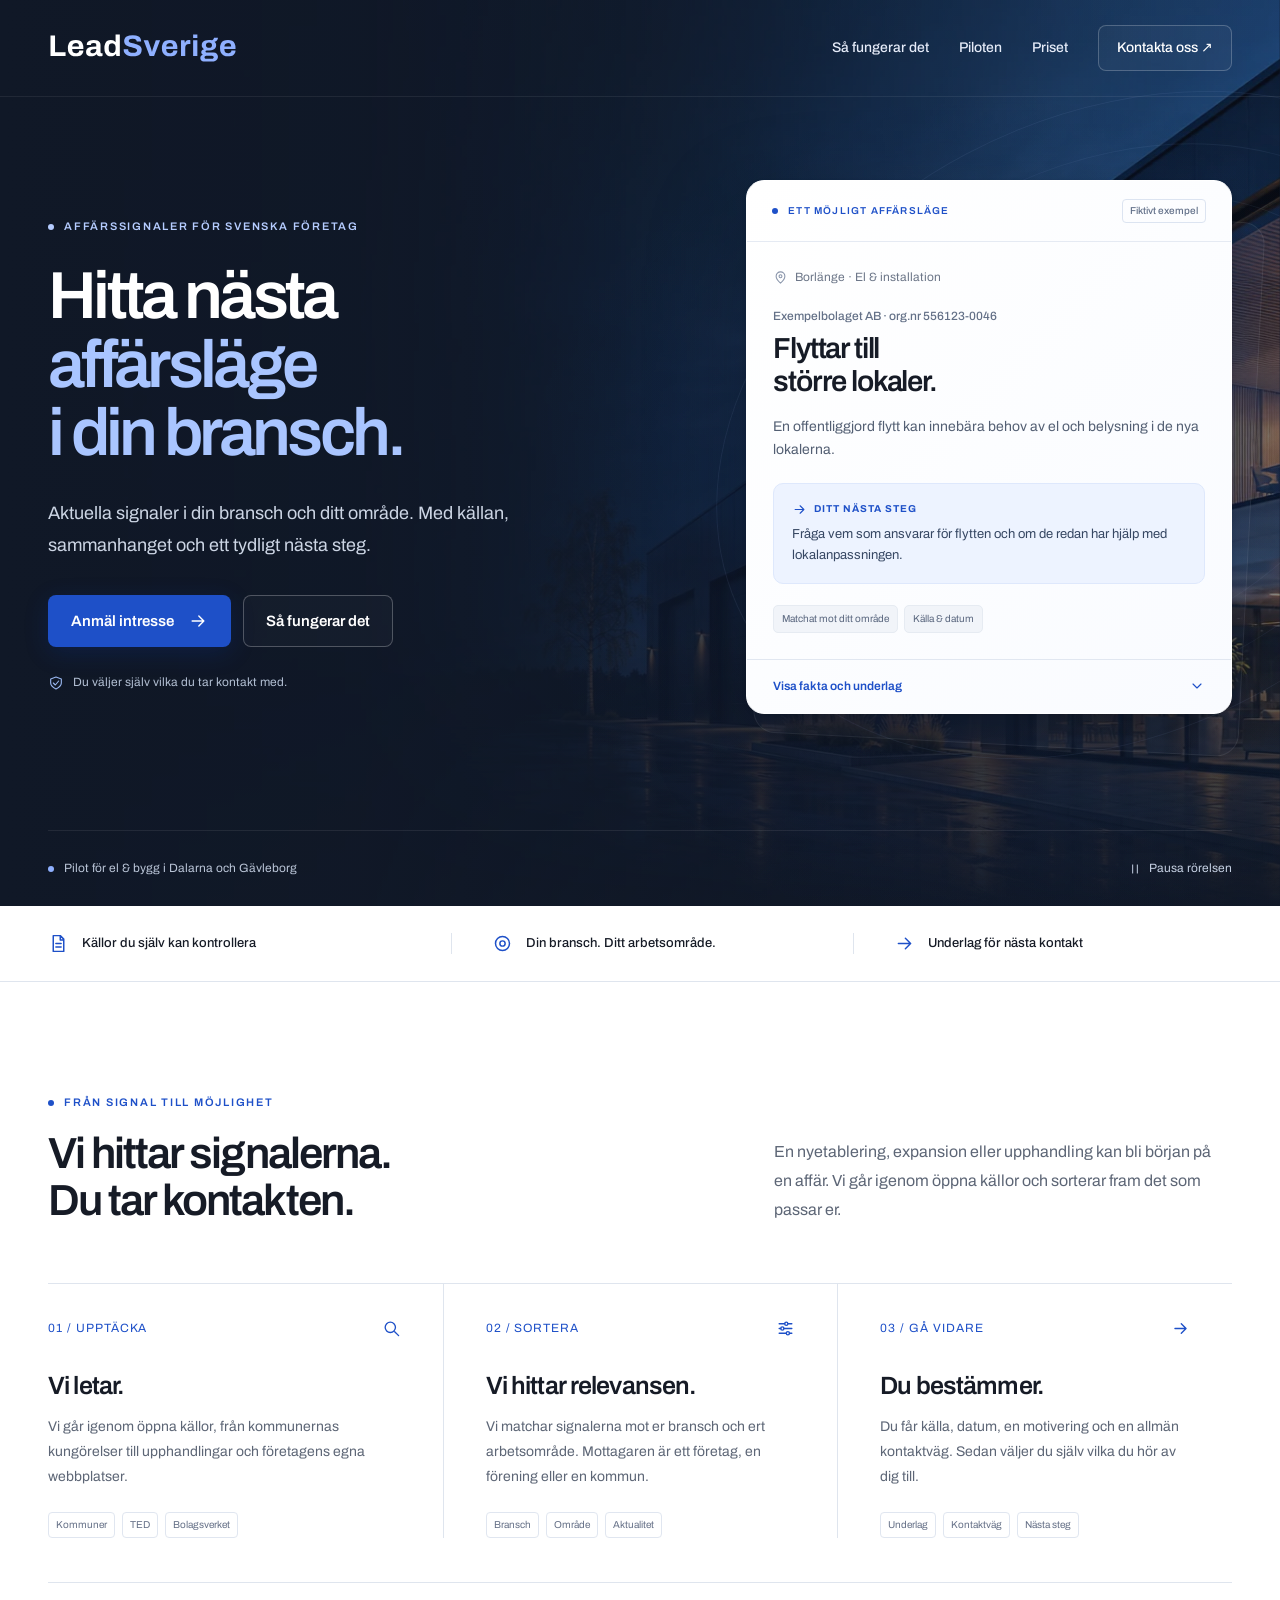
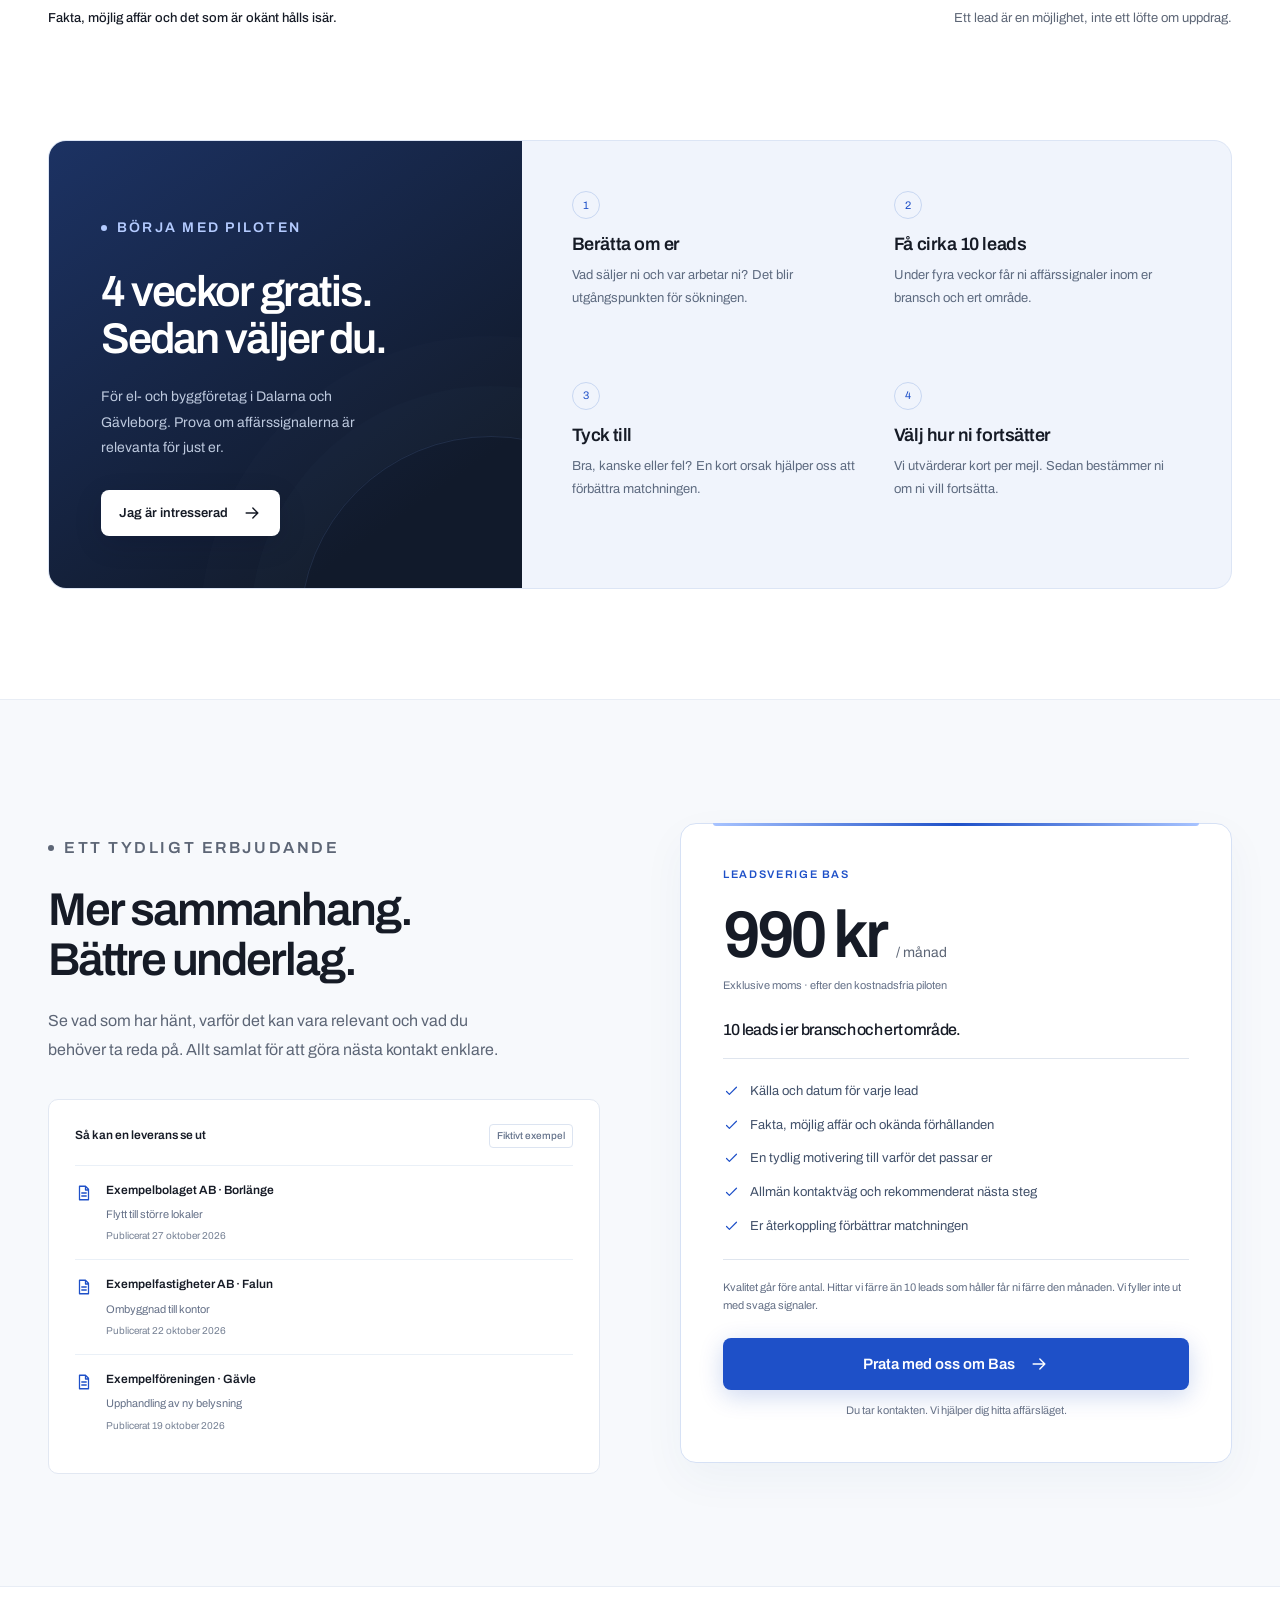
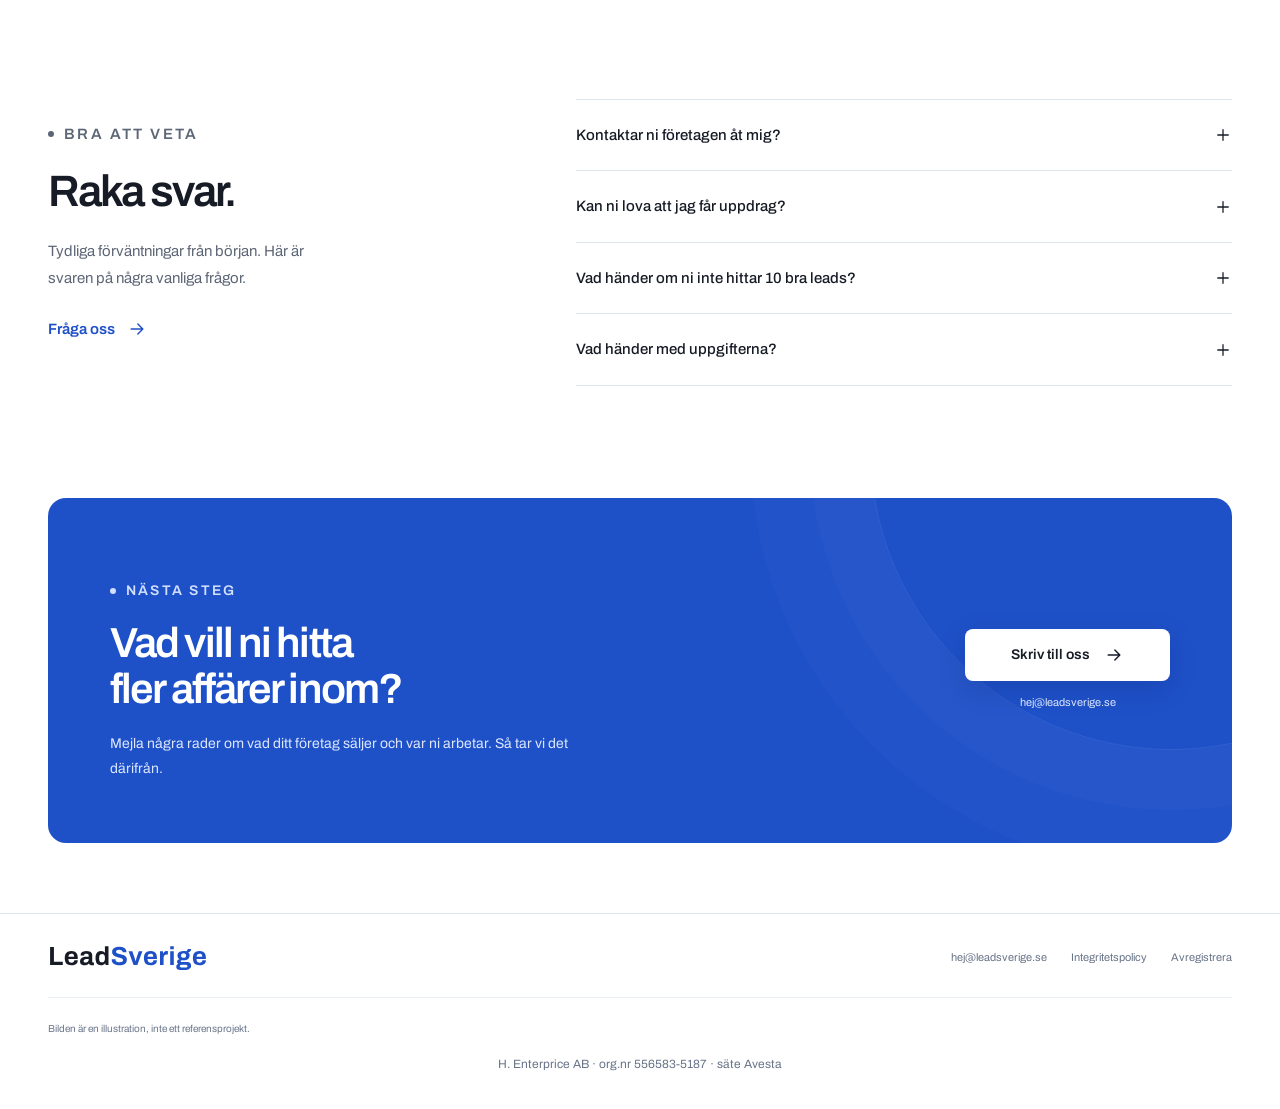
==== commit 2f50dcf8: "Ny design 3/11 med dagens rubrik (Pontus ja 12:45)" ====
--- a/index.html
+++ b/index.html
@@ -5,16 +5,16 @@
 <meta name="viewport" content="width=device-width, initial-scale=1">
 <meta name="theme-color" content="#111a2b">
 <meta name="description" content="LeadSverige hittar relevanta affärssignaler i din bransch och ditt område, med källa, sammanhang och nästa steg.">
-<title>LeadSverige – hitta nästa affärsläge</title>
+<title>LeadSverige – hitta nästa affärsläge i din bransch</title>
 <link rel="canonical" href="https://leadsverige.se/">
 <meta property="og:type" content="website">
 <meta property="og:locale" content="sv_SE">
 <meta property="og:site_name" content="LeadSverige">
-<meta property="og:title" content="LeadSverige – hitta nästa affärsläge">
+<meta property="og:title" content="LeadSverige – hitta nästa affärsläge i din bransch">
 <meta property="og:description" content="LeadSverige hittar relevanta affärssignaler i din bransch och ditt område, med källa, sammanhang och nästa steg.">
 <meta property="og:url" content="https://leadsverige.se/">
 <meta name="twitter:card" content="summary">
-<meta name="twitter:title" content="LeadSverige – hitta nästa affärsläge">
+<meta name="twitter:title" content="LeadSverige – hitta nästa affärsläge i din bransch">
 <meta name="twitter:description" content="LeadSverige hittar relevanta affärssignaler i din bransch och ditt område, med källa, sammanhang och nästa steg.">
 <link rel="icon" href="logga/favicon.ico" sizes="any">
 <link rel="icon" href="logga/favicon.svg" type="image/svg+xml">
@@ -37,7 +37,7 @@
 <section class="hero" aria-labelledby="hero-title">
 <div class="hero-image" aria-hidden="true"></div><div class="hero-light" aria-hidden="true"></div><div class="hero-orbit" aria-hidden="true"></div>
 <div class="wrap hero-grid">
-<div class="hero-copy"><p class="eyebrow">Affärssignaler för svenska företag</p><h1 id="hero-title">Hitta nästa<br><span class="accent">affärsläge.</span></h1><p class="hero-intro">Aktuella signaler i din bransch och ditt område. Med källan, sammanhanget och ett tydligt nästa steg.</p><div class="hero-actions"><a class="button button-primary" href="#kontakt">Anmäl intresse <svg class="icon" aria-hidden="true"><use href="#arrow"/></svg></a><a class="button button-ghost" href="#vad">Så fungerar det</a></div><p class="hero-proof"><svg class="icon" aria-hidden="true"><use href="#shield"/></svg>Du väljer själv vilka du tar kontakt med.</p></div>
+<div class="hero-copy"><p class="eyebrow">Affärssignaler för svenska företag</p><h1 id="hero-title">Hitta nästa<br><span class="accent">affärsläge i&nbsp;din&nbsp;bransch.</span></h1><p class="hero-intro">Aktuella signaler i din bransch och ditt område. Med källan, sammanhanget och ett tydligt nästa steg.</p><div class="hero-actions"><a class="button button-primary" href="#kontakt">Anmäl intresse <svg class="icon" aria-hidden="true"><use href="#arrow"/></svg></a><a class="button button-ghost" href="#vad">Så fungerar det</a></div><p class="hero-proof"><svg class="icon" aria-hidden="true"><use href="#shield"/></svg>Du väljer själv vilka du tar kontakt med.</p></div>
 <div class="hero-card-wrap"><div class="card-shadow" aria-hidden="true"></div><article class="lead-card" aria-label="Fiktivt exempel på ett lead">
 <div class="lead-topline"><span class="eyebrow">Ett möjligt affärsläge</span><span class="example-label">Fiktivt exempel</span></div>
 <div class="lead-main"><p class="lead-location"><svg class="icon" aria-hidden="true"><use href="#pin"/></svg>Borlänge · El &amp; installation</p><p class="lead-company">Exempelbolaget AB · org.nr 556123-0046</p><h2>Flyttar till<br>större lokaler.</h2><p class="lead-reason">En offentliggjord flytt kan innebära behov av el och belysning i de nya lokalerna.</p><div class="lead-next"><span class="small-label"><svg class="icon" aria-hidden="true"><use href="#arrow"/></svg>Ditt nästa steg</span><p>Fråga vem som ansvarar för flytten och om de redan har hjälp med lokalanpassningen.</p></div><div class="lead-meta"><span class="chip">Matchat mot ditt område</span><span class="chip">Källa &amp; datum</span></div></div>
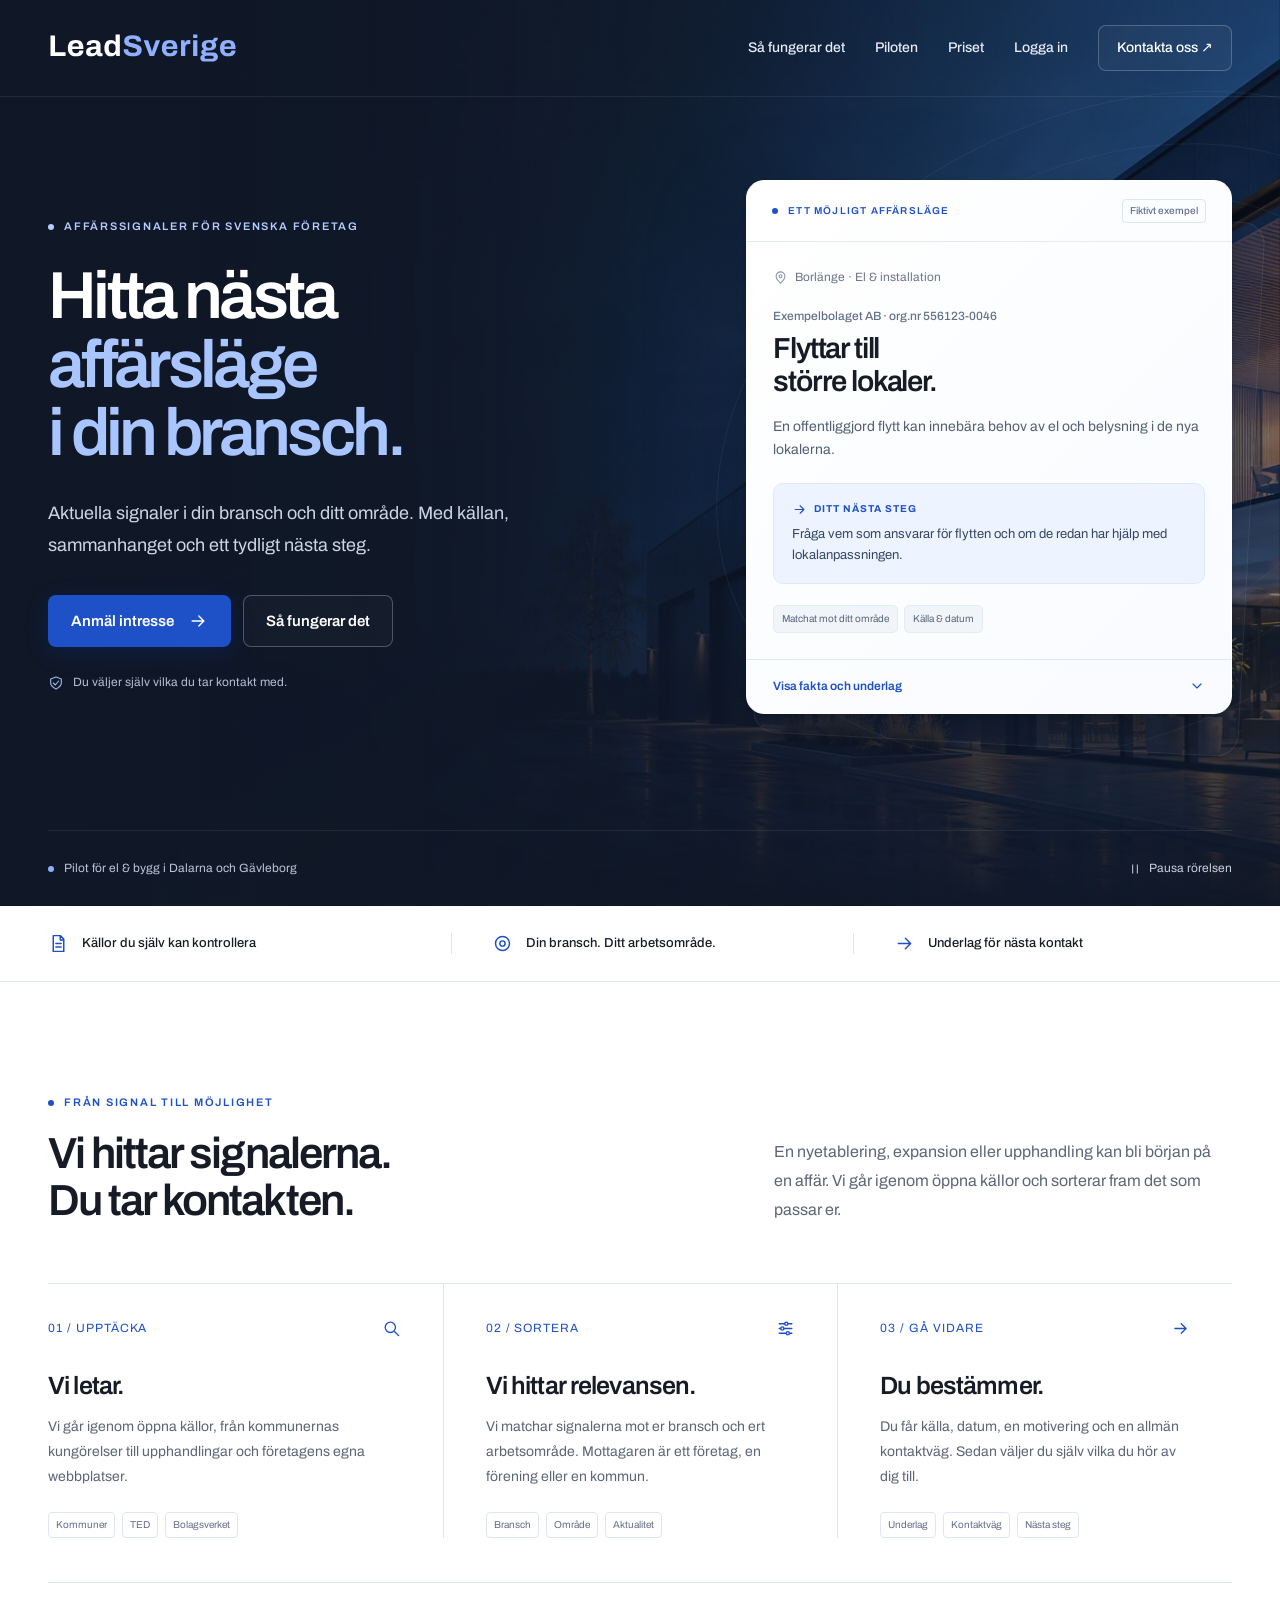
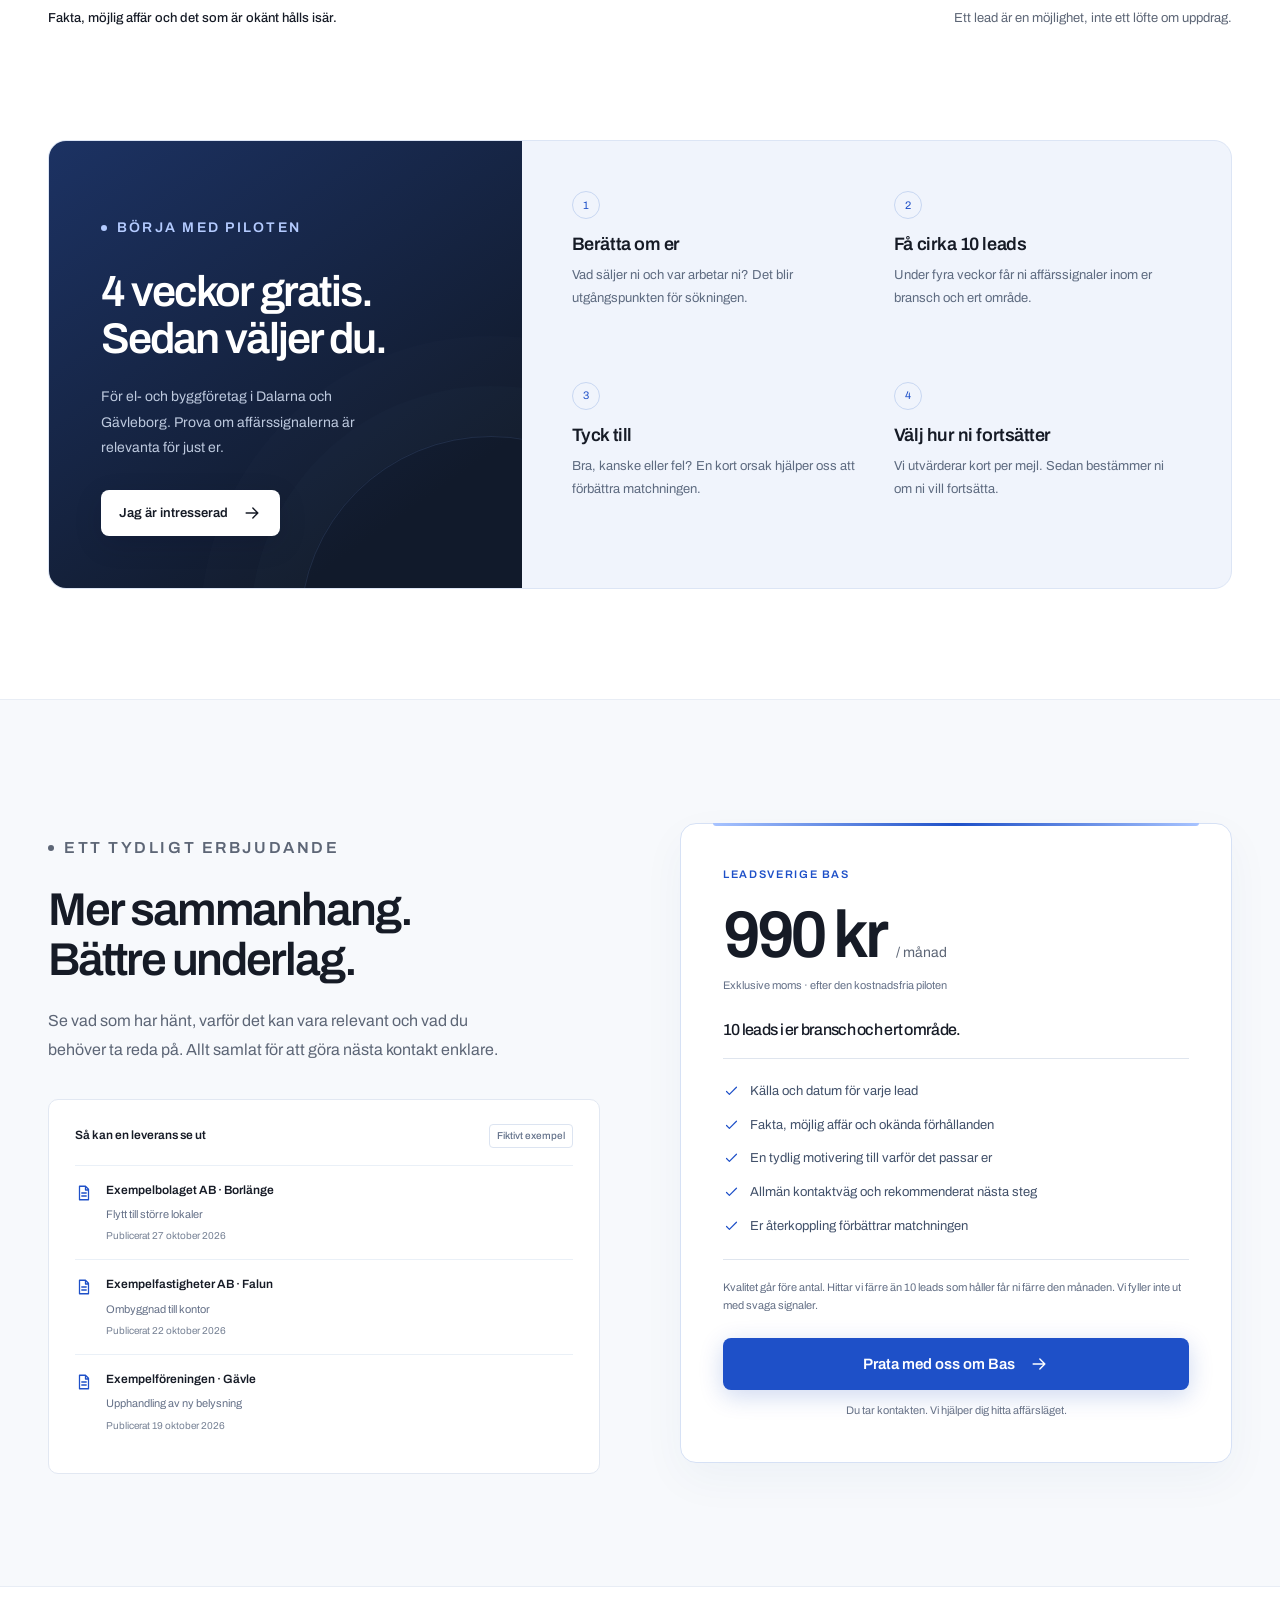
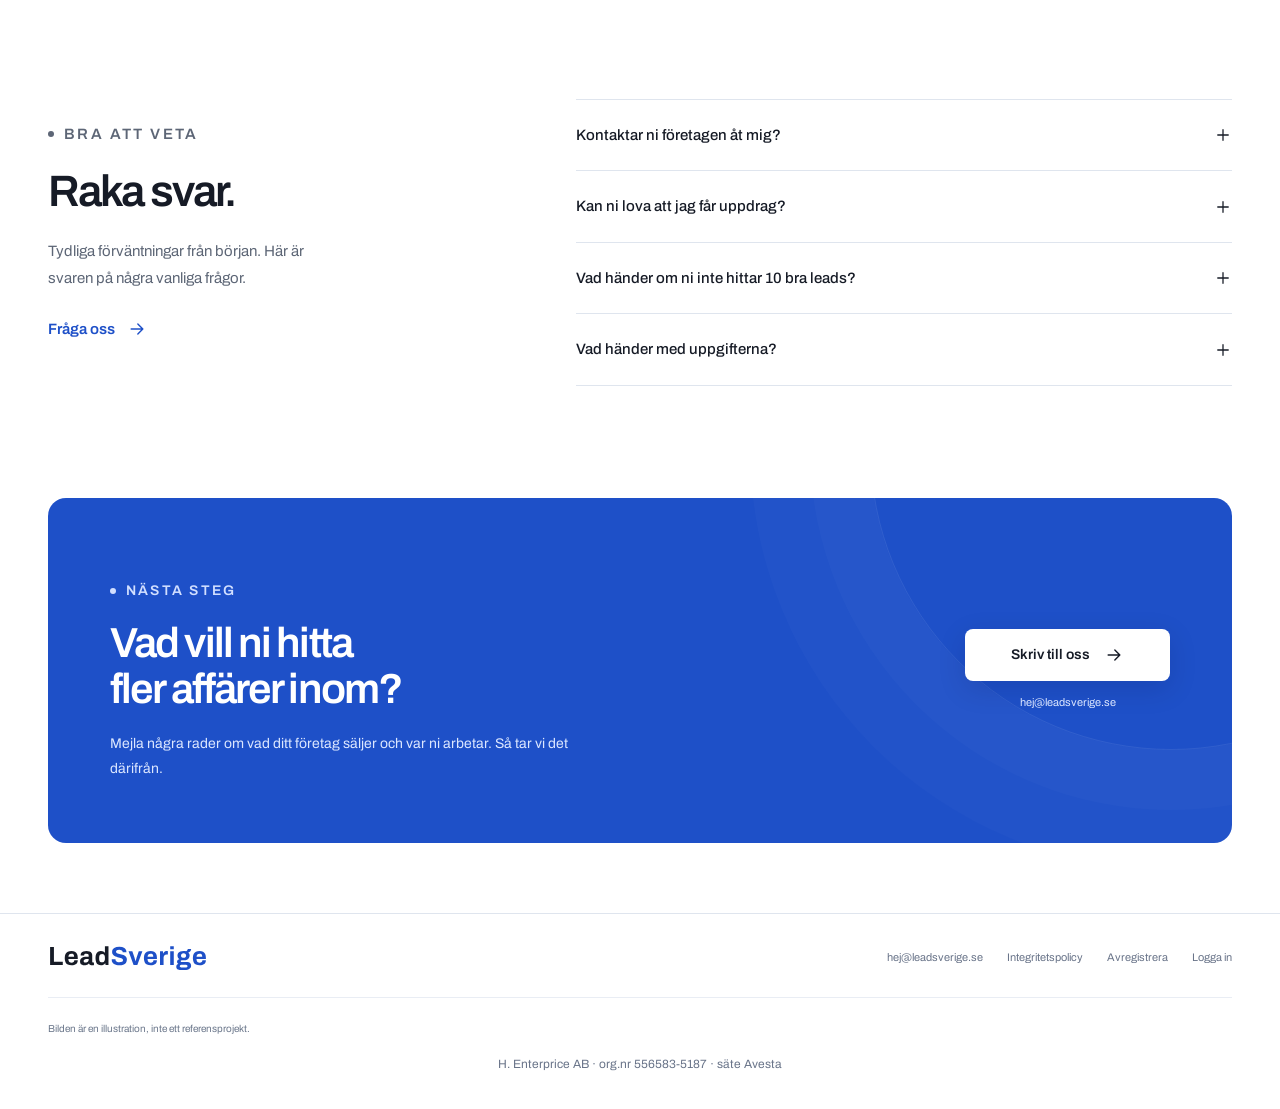
==== commit 97f97807: "Utlänkning av /konto/: Logga in i header och footer Diskret textlänk efter Pris/Priset och före Kont" ====
--- a/index.html
+++ b/index.html
@@ -31,7 +31,7 @@
 <header class="site-header"><div class="wrap nav-shell">
 <a class="brand" href="#" aria-label="LeadSverige – till början"><img src="logga/leadsverige-ordmarke-mork-bakgrund.svg" width="190" height="33" alt="LeadSverige"></a>
 <button class="menu-toggle" type="button" aria-expanded="false" aria-controls="nav-links" aria-label="Öppna menyn"><svg class="icon"><use href="#menu"/></svg></button>
-<nav class="nav-links" id="nav-links" aria-label="Huvudmeny"><a href="#vad">Så fungerar det</a><a href="#pilot">Piloten</a><a href="#pris">Priset</a><a class="nav-cta" href="#kontakt">Kontakta oss <span aria-hidden="true">↗</span></a></nav>
+<nav class="nav-links" id="nav-links" aria-label="Huvudmeny"><a href="#vad">Så fungerar det</a><a href="#pilot">Piloten</a><a href="#pris">Priset</a><a href="konto/">Logga in</a><a class="nav-cta" href="#kontakt">Kontakta oss <span aria-hidden="true">↗</span></a></nav>
 </div></header>
 <main id="innehall">
 <section class="hero" aria-labelledby="hero-title">
@@ -59,7 +59,7 @@
 <section class="section" id="fragor" aria-labelledby="fragor-title"><div class="wrap faq-grid"><div class="faq-intro"><p class="eyebrow">Bra att veta</p><h2 id="fragor-title">Raka svar.</h2><p>Tydliga förväntningar från början. Här är svaren på några vanliga frågor.</p><a class="text-link" href="mailto:hej@leadsverige.se">Fråga oss <svg class="icon" aria-hidden="true"><use href="#arrow"/></svg></a></div><div class="faq-list"><details><summary>Kontaktar ni företagen åt mig?<svg class="icon" aria-hidden="true"><use href="#plus"/></svg></summary><div class="faq-answer">Nej. Vi hittar affärssignaler och ger dig ett underlag med en allmän kontaktväg. Du väljer själv vilka du hör av dig till och tar kontakten.</div></details><details><summary>Kan ni lova att jag får uppdrag?<svg class="icon" aria-hidden="true"><use href="#plus"/></svg></summary><div class="faq-answer">Nej. Ett lead är en signal om ett möjligt behov, inte en beställning eller en garanti om uppdrag. Därför skiljer vi mellan fakta, möjlig affär och det som ännu är okänt.</div></details><details><summary>Vad händer om ni inte hittar 10 bra leads?<svg class="icon" aria-hidden="true"><use href="#plus"/></svg></summary><div class="faq-answer">Då får du färre leads den månaden. Vi fyller aldrig kvoten med svaga signaler för att nå ett visst antal.</div></details><details><summary>Vad händer med uppgifterna?<svg class="icon" aria-hidden="true"><use href="#plus"/></svg></summary><div class="faq-answer">Läs om hur uppgifter hanteras i vår <a href="integritetspolicy.html">integritetspolicy</a>. Här finns också information om <a href="avregistrera.html">avregistrering</a>.</div></details></div></div></section>
 <section class="contact-section" id="kontakt" aria-labelledby="kontakt-title"><div class="wrap contact-panel"><div><p class="eyebrow">Nästa steg</p><h2 id="kontakt-title">Vad vill ni hitta<br>fler affärer inom?</h2><p>Mejla några rader om vad ditt företag säljer och var ni arbetar. Så tar vi det därifrån.</p></div><div class="contact-action"><a class="button button-white" href="mailto:hej@leadsverige.se?subject=Pilot%20LeadSverige">Skriv till oss <svg class="icon" aria-hidden="true"><use href="#arrow"/></svg></a><p>hej@leadsverige.se</p></div></div></section>
 </main>
-<footer class="site-footer"><div class="wrap"><div class="footer-top"><a href="#" aria-label="LeadSverige – till början"><img src="logga/leadsverige-ordmarke.svg" alt="LeadSverige" width="160" height="28"></a><div class="footer-links"><a href="mailto:hej@leadsverige.se">hej@leadsverige.se</a><a href="integritetspolicy.html">Integritetspolicy</a><a href="avregistrera.html">Avregistrera</a></div></div><div class="footer-bottom"><p class="concept-note">Bilden är en illustration, inte ett referensprojekt.</p></div><p class="firmarad">H. Enterprice AB · org.nr 556583-5187 · säte Avesta</p></div></footer>
+<footer class="site-footer"><div class="wrap"><div class="footer-top"><a href="#" aria-label="LeadSverige – till början"><img src="logga/leadsverige-ordmarke.svg" alt="LeadSverige" width="160" height="28"></a><div class="footer-links"><a href="mailto:hej@leadsverige.se">hej@leadsverige.se</a><a href="integritetspolicy.html">Integritetspolicy</a><a href="avregistrera.html">Avregistrera</a><a href="konto/">Logga in</a></div></div><div class="footer-bottom"><p class="concept-note">Bilden är en illustration, inte ett referensprojekt.</p></div><p class="firmarad">H. Enterprice AB · org.nr 556583-5187 · säte Avesta</p></div></footer>
 <script src="assets/js/startsida.js"></script>
 </body>
 </html>
